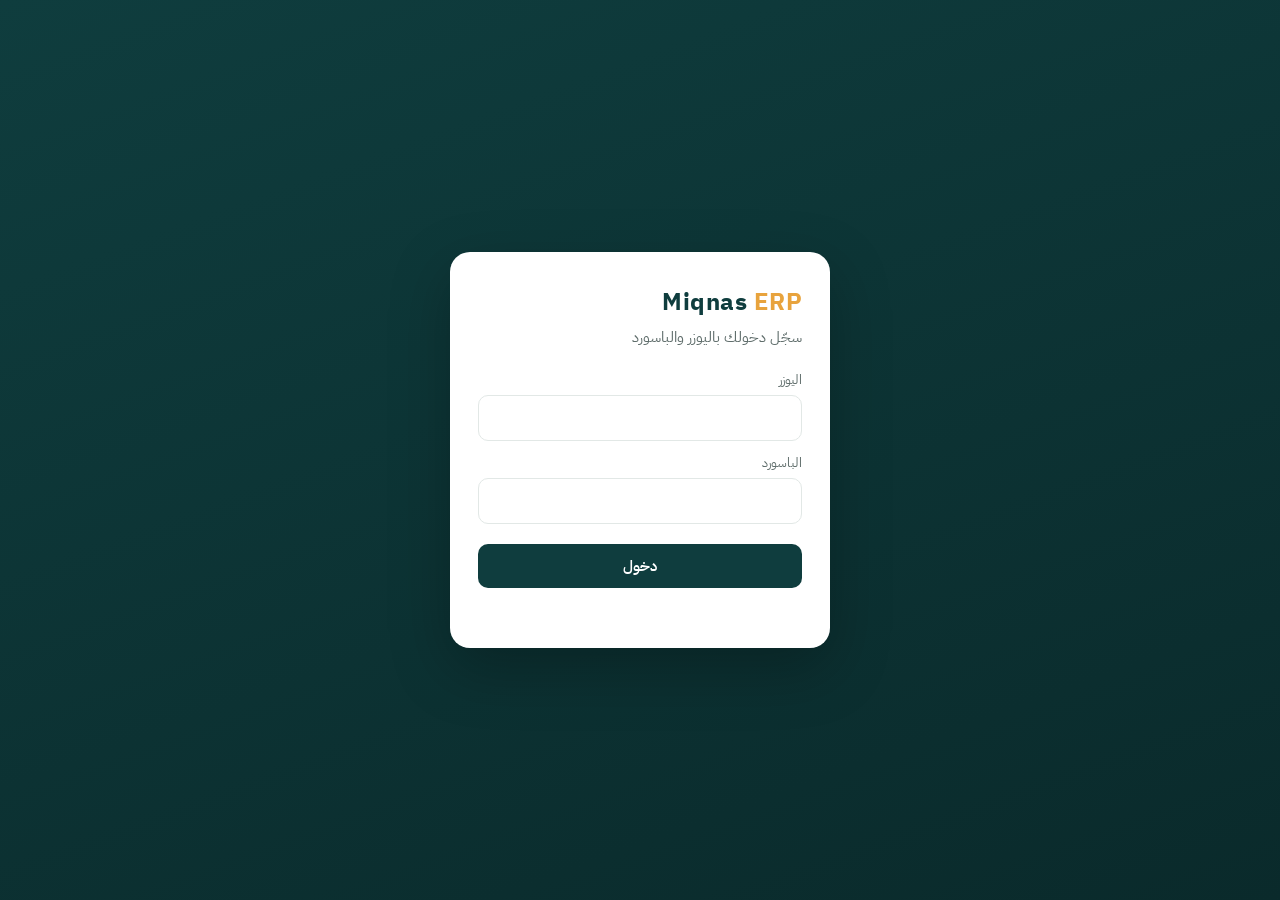
==== index.html @ 338004f5 "Rename index (2).html to index.html" ====
<!DOCTYPE html>
<html lang="ar" dir="rtl">
<head>
<meta charset="UTF-8">
<meta name="viewport" content="width=device-width, initial-scale=1">
<title>Miqnas ERP</title>
<link rel="preconnect" href="https://fonts.googleapis.com">
<link href="https://fonts.googleapis.com/css2?family=IBM+Plex+Sans+Arabic:wght@400;500;600;700&display=swap" rel="stylesheet">
<style>
:root{
  --bg:#f4f6f5; --card:#ffffff; --ink:#14201f; --muted:#5f6d6b; --line:#e2e8e6;
  --brand:#0f3d3e; --brand2:#1b5e5f; --accent:#e8a33d;
  --ok:#1f8a4c; --okbg:#e6f4ec; --bad:#c0392b; --badbg:#fbeaea; --warn:#b7791f; --warnbg:#fdf3e1;
  --r:14px;
}
*{box-sizing:border-box}
body{margin:0;background:var(--bg);color:var(--ink);font-family:'IBM Plex Sans Arabic',system-ui,sans-serif;font-size:15px}
button,input,select{font:inherit}
.hidden{display:none!important}

/* login */
.login-wrap{min-height:100vh;display:grid;place-items:center;padding:16px;background:linear-gradient(160deg,var(--brand) 0%,#0a2a2b 100%)}
.login{background:var(--card);border-radius:20px;padding:32px 28px;width:100%;max-width:380px;box-shadow:0 20px 60px rgba(0,0,0,.25)}
.logo{font-weight:700;font-size:24px;color:var(--brand);letter-spacing:.5px}
.logo span{color:var(--accent)}
.login p{color:var(--muted);margin:6px 0 22px}
label{display:block;font-size:13px;color:var(--muted);margin:12px 0 6px}
input,select{width:100%;padding:11px 12px;border:1px solid var(--line);border-radius:10px;background:#fff;color:var(--ink)}
input:focus,select:focus{outline:2px solid var(--brand2);border-color:transparent}
.btn{border:0;border-radius:10px;padding:11px 18px;cursor:pointer;font-weight:600;background:var(--brand);color:#fff}
.btn:hover{background:var(--brand2)}
.btn:disabled{opacity:.55;cursor:default}
.btn.ghost{background:transparent;color:var(--brand);border:1px solid var(--line)}
.btn.ghost:hover{background:#eef3f2}
.btn.small{padding:7px 12px;font-size:13px}
.btn.full{width:100%;margin-top:20px}
.err{color:var(--bad);font-size:13px;min-height:18px;margin-top:10px}

/* app */
header{background:var(--brand);color:#fff;position:sticky;top:0;z-index:5}
.hbar{max-width:1200px;margin:0 auto;padding:12px 16px;display:flex;align-items:center;gap:12px}
header .logo{color:#fff;font-size:20px}
.spacer{flex:1}
.who{font-size:14px;text-align:left;line-height:1.3}
.who small{opacity:.75;display:block}
.hbtn{background:rgba(255,255,255,.12);color:#fff;border:0;border-radius:9px;padding:7px 11px;cursor:pointer;font-size:13px}
.hbtn:hover{background:rgba(255,255,255,.22)}
nav{max-width:1200px;margin:0 auto;padding:0 12px;display:flex;gap:4px;overflow-x:auto}
nav button{background:none;border:0;color:rgba(255,255,255,.72);padding:10px 12px;cursor:pointer;border-bottom:3px solid transparent;white-space:nowrap;font-weight:500}
nav button.on{color:#fff;border-bottom-color:var(--accent)}
nav button.soon{opacity:.45;cursor:default}
nav button.soon:after{content:" · قريباً";font-size:11px}
main{max-width:1200px;margin:0 auto;padding:20px 16px 60px}
.card{background:var(--card);border:1px solid var(--line);border-radius:var(--r);padding:18px}
h2{font-size:19px;margin:0 0 14px}
h3{font-size:16px;margin:0 0 10px}
.muted{color:var(--muted)}
.row{display:flex;gap:12px;flex-wrap:wrap;align-items:end}
.row>div{flex:1;min-width:150px}
.grid{display:grid;gap:14px}
.kpis{grid-template-columns:repeat(auto-fit,minmax(160px,1fr));margin-bottom:16px}
.kpi{background:var(--card);border:1px solid var(--line);border-radius:var(--r);padding:14px 16px}
.kpi b{display:block;font-size:26px;color:var(--brand)}
.kpi span{color:var(--muted);font-size:13px}
.tbl-wrap{overflow-x:auto;border:1px solid var(--line);border-radius:var(--r);background:var(--card)}
table{width:100%;border-collapse:collapse;min-width:640px}
th,td{padding:10px 12px;text-align:right;border-bottom:1px solid var(--line);font-size:14px;white-space:nowrap}
th{background:#f0f4f3;color:var(--muted);font-weight:600;font-size:13px}
tr:last-child td{border-bottom:0}
.pill{display:inline-block;padding:3px 10px;border-radius:99px;font-size:12px;font-weight:600}
.p-in{background:var(--okbg);color:var(--ok)}
.p-out{background:#eef1f0;color:var(--muted)}
.p-absent{background:var(--warnbg);color:var(--warn)}
.p-bad{background:var(--badbg);color:var(--bad)}

/* clock */
.clock{max-width:560px;margin:0 auto;text-align:center;padding:30px 22px}
.big-time{font-size:46px;font-weight:700;color:var(--brand);font-variant-numeric:tabular-nums;margin:8px 0}
.state{font-size:15px;margin-bottom:6px}
.clock .btn{font-size:18px;padding:15px 34px;margin-top:16px;border-radius:14px}
.btn.out{background:var(--bad)}
.btn.out:hover{background:#a5301f}
.share-ok{margin-top:16px;padding:10px 14px;border-radius:10px;background:var(--okbg);color:var(--ok);font-size:14px}
.notice{margin-top:16px;padding:12px 14px;border-radius:10px;background:#f0f4f3;color:var(--muted);font-size:13px;text-align:right;line-height:1.8}
.alarm{position:fixed;inset:0;background:rgba(15,25,25,.78);z-index:50;display:grid;place-items:center;padding:16px}
.alarm .card{max-width:440px;text-align:center;border-top:5px solid var(--bad)}
.alarm h2{color:var(--bad)}

/* shots */
.shots{display:grid;grid-template-columns:repeat(auto-fill,minmax(200px,1fr));gap:12px;margin-top:14px}
.shot{background:var(--card);border:1px solid var(--line);border-radius:12px;overflow:hidden;cursor:pointer}
.shot img{width:100%;aspect-ratio:16/10;object-fit:cover;display:block;background:#dde4e2}
.shot div{padding:7px 10px;font-size:13px;display:flex;justify-content:space-between;color:var(--muted)}
.events{display:flex;flex-wrap:wrap;gap:8px;margin-top:10px}
.ev{font-size:12px;padding:4px 10px;border-radius:99px;background:#f0f4f3}
.ev.stop{background:var(--badbg);color:var(--bad)}

/* modal */
.modal{position:fixed;inset:0;background:rgba(10,20,20,.6);z-index:40;display:grid;place-items:center;padding:16px}
.modal .card{width:100%;max-width:460px;max-height:90vh;overflow:auto}
.modal.img .card{max-width:1100px;padding:10px}
.modal.img img{width:100%;display:block;border-radius:8px}
.mfoot{display:flex;gap:8px;justify-content:flex-start;margin-top:18px}
.check{display:flex;align-items:center;gap:8px;margin-top:14px}
.check input{width:auto}
.pw{font-size:22px;font-weight:700;letter-spacing:2px;background:#f0f4f3;border-radius:10px;padding:12px;text-align:center;margin:10px 0;direction:ltr}
.toast{position:fixed;bottom:18px;left:50%;transform:translateX(-50%);background:var(--ink);color:#fff;padding:10px 18px;border-radius:10px;z-index:60;font-size:14px}
.loading{padding:30px;text-align:center;color:var(--muted)}
#cap{position:fixed;left:-10000px;top:0;width:2px;height:2px;opacity:0}
@media (max-width:600px){ .who{display:none} .big-time{font-size:38px} }
</style>
</head>
<body>

<!-- LOGIN -->
<div id="loginView" class="login-wrap hidden">
  <form class="login" id="loginForm">
    <div class="logo">Miqnas <span>ERP</span></div>
    <p>سجّل دخولك باليوزر والباسورد</p>
    <label>اليوزر</label>
    <input id="lu" autocomplete="username" dir="ltr" required>
    <label>الباسورد</label>
    <input id="lp" type="password" autocomplete="current-password" dir="ltr" required>
    <button class="btn full" id="lbtn">دخول</button>
    <div class="err" id="lerr"></div>
  </form>
</div>

<!-- APP -->
<div id="appView" class="hidden">
  <header>
    <div class="hbar">
      <div class="logo">Miqnas <span style="color:var(--accent)">ERP</span></div>
      <div class="spacer"></div>
      <div class="who"><span id="uName"></span><small id="uRole"></small></div>
      <button class="hbtn" onclick="openPw()">الباسورد</button>
      <button class="hbtn" onclick="logout()">خروج</button>
    </div>
    <nav id="nav"></nav>
  </header>
  <main id="main"></main>
</div>

<div id="boot" class="loading">جاري التحميل...</div>
<video id="cap" muted playsinline></video>
<div id="modalRoot"></div>

<script>
/* ============ الإعداد ============ */
// حط هنا لينك الـ Web App اللي بينتهي بـ /exec (مطلوب لو الصفحة مرفوعة بره جوجل)
const API_URL = 'https://script.google.com/macros/s/AKfycbwIhxu4UgOVOfSdmEjk1wOYP0MRGFFMCuWq4T6rGy9xi194yiovKC9rqNTpgvcymLCp/exec';

const IN_GAS = typeof google !== 'undefined' && google.script && google.script.run;
const S = { token:null, user:null, cfg:{shotMinutes:10}, view:null, status:null,
            stream:null, mode:null, lastShot:0, timer:null, tick:null, pending:[], sharing:false };
const MODE_NAMES = { tab:'تاب', window:'ويندو', screen:'الشاشة كلها' };
const $ = id => document.getElementById(id);
const esc = s => String(s==null?'':s).replace(/[&<>"']/g,c=>({'&':'&amp;','<':'&lt;','>':'&gt;','"':'&quot;',"'":'&#39;'}[c]));

function store(k,v){ try{ v==null? localStorage.removeItem(k) : localStorage.setItem(k,v);}catch(e){} }
function load(k){ try{ return localStorage.getItem(k);}catch(e){ return null; } }

/* ============ الاتصال بالسيرفر ============ */
function call(action, params){
  params = Object.assign({}, params||{}, {token:S.token});
  const done = r => {
    if(r && r.ok) return r.data;
    if(r && r.error==='AUTH'){ forceLogin(); throw new Error('انتهت الجلسة، سجّل دخول تاني'); }
    throw new Error((r&&r.error)||'حصل خطأ');
  };
  if(IN_GAS){
    return new Promise((res,rej)=>{
      google.script.run.withSuccessHandler(r=>{ try{res(done(r));}catch(e){rej(e);} })
        .withFailureHandler(e=>rej(new Error(e.message||'مشكلة في الاتصال'))).api(action, params);
    });
  }
  if(API_URL.indexOf('http')!==0) return Promise.reject(new Error('لينك السيرفر مش متظبط في الصفحة'));
  return fetch(API_URL,{method:'POST',headers:{'Content-Type':'text/plain;charset=utf-8'},body:JSON.stringify(Object.assign({action},params))})
    .then(r=>r.json()).then(done)
    .catch(e=>{ throw e.message? e : new Error('مشكلة في الاتصال'); });
}

function toast(msg){ const t=document.createElement('div'); t.className='toast'; t.textContent=msg; document.body.appendChild(t); setTimeout(()=>t.remove(),3200); }

/* ============ اللوجين ============ */
$('loginForm').addEventListener('submit', async e=>{
  e.preventDefault();
  $('lerr').textContent=''; $('lbtn').disabled=true;
  try{
    const r = await call('login',{username:$('lu').value,password:$('lp').value});
    S.token=r.token; store('erp_token',r.token);
    await boot();
  }catch(err){ $('lerr').textContent=err.message; }
  $('lbtn').disabled=false;
});

function forceLogin(){
  if(S.sharing) return; // متوقفش الشاشة لو بيبصم، هيدخل تاني من الرسالة
  S.token=null; store('erp_token',null);
  $('appView').classList.add('hidden'); $('loginView').classList.remove('hidden'); $('boot').classList.add('hidden');
}

async function logout(){
  if(S.status && S.status.clockedIn && !confirm('انت لسه عامل بصمة دخول. لو خرجت السكرين شوتس هتقف. متأكد؟')) return;
  try{ await call('logout'); }catch(e){}
  stopStream(false);
  S.token=null; store('erp_token',null); location.reload();
}

async function boot(){
  $('boot').classList.remove('hidden');
  try{
    const r = await call('me');
    S.user=r.user; S.cfg=r.cfg; S.status=r.status;
    $('loginView').classList.add('hidden'); $('boot').classList.add('hidden'); $('appView').classList.remove('hidden');
    $('uName').textContent=S.user.name; $('uRole').textContent=S.user.roleName+(S.user.job?' · '+S.user.job:'');
    buildNav();
  }catch(e){
    $('boot').classList.add('hidden'); $('loginView').classList.remove('hidden');
  }
}

/* ============ التنقل ============ */
function tabsFor(role){
  const t=[];
  if(S.user.clocks) t.push(['clock','البصمة']);
  if(role==='admin'||role==='hr') t.push(['board','النهارده'],['monthly','التقرير الشهري'],['shots','السكرين شوتس'],['users','الموظفين']);
  if(role==='admin'||role==='am') t.push(['briefs','البريفات',1]);
  if(role==='admin'||role==='am'||role==='team') t.push(['projects','المشاريع والتاسكات',1]);
  if(!t.length) t.push(['home','الرئيسية']);
  return t;
}
function buildNav(){
  const tabs=tabsFor(S.user.role);
  $('nav').innerHTML=tabs.map(t=>`<button data-v="${t[0]}" class="${t[2]?'soon':''}">${t[1]}</button>`).join('');
  $('nav').querySelectorAll('button').forEach(b=>b.onclick=()=>{ if(!b.classList.contains('soon')) go(b.dataset.v); });
  const first = tabs.find(t=>!t[2]);
  go(first? first[0] : 'home');
}
function go(v){
  S.view=v;
  $('nav').querySelectorAll('button').forEach(b=>b.classList.toggle('on',b.dataset.v===v));
  clearInterval(S.viewTimer);
  ({clock:viewClock,board:viewBoard,monthly:viewMonthly,shots:viewShots,users:viewUsers,home:viewHome}[v]||viewHome)();
}
function viewHome(){
  $('main').innerHTML=`<div class="card"><h2>أهلاً ${esc(S.user.name)}</h2><p class="muted">البريفات والمشاريع هيتضافوا هنا في المراحل الجاية.</p></div>`;
}

/* ============ البصمة + مشاركة الشاشة ============ */
function fmtDur(ms){ ms=Math.max(0,ms); const h=Math.floor(ms/36e5), m=Math.floor(ms%36e5/6e4), s=Math.floor(ms%6e4/1e3); return [h,m,s].map(x=>String(x).padStart(2,'0')).join(':'); }

function viewClock(){
  const st=S.status||{};
  const inn=st.clockedIn;
  $('main').innerHTML=`
  <div class="card clock">
    <div class="state">${inn?`<span class="pill p-in">انت شغال دلوقتي</span> <span class="muted">من الساعة ${esc(st.inT)}</span>`:'<span class="pill p-out">مش عامل بصمة</span>'}</div>
    <div class="big-time" id="elapsed">${inn?'00:00:00':'--:--'}</div>
    <div class="muted">ساعات النهارده: <b id="todayH">${(st.closedHoursToday||0).toFixed(2)}</b></div>
    ${inn
      ? `<button class="btn out" id="outBtn">بصمة خروج</button>
         <div id="shareBox"></div>`
      : `<button class="btn" id="inBtn">بصمة دخول</button>`}
    <div class="notice">
      • أول ما تدوس بصمة دخول، هيطلعلك شباك تختار منه تشارك: <b>تاب</b> أو <b>ويندو</b> أو <b>الشاشة كلها</b>.<br>
      • السيستم بياخد سكرين شوت كل ${S.cfg.shotMinutes} دقايق لحد ما تبصم خروج.<br>
      • خلي الصفحة دي مفتوحة طول الشغل، ولو قفلتها أو وقفت المشاركة هيتسجل.<br>
      • استخدم <b>كروم</b> أو <b>إيدج</b> على الكمبيوتر.
    </div>
  </div>
  <div class="card" style="margin-top:16px"><h3>الشهر ده</h3><div id="myMonth" class="loading">جاري التحميل...</div></div>`;
  if(inn){
    $('outBtn').onclick=clockOut;
    renderShareBox();
    const off = Date.now()-(st.serverNow||Date.now());
    const tick=()=>{ const el=$('elapsed'); if(el) el.textContent=fmtDur(Date.now()-off-st.inTs); };
    tick(); S.viewTimer=setInterval(tick,1000);
    if(!S.sharing) showAlarm(true);
  } else {
    $('inBtn').onclick=clockIn;
  }
  loadMyMonth();
}

function renderShareBox(){
  const b=$('shareBox'); if(!b) return;
  b.innerHTML = S.sharing
    ? `<div class="share-ok">✓ المشاركة شغالة (${esc(MODE_NAMES[S.mode]||'')}) · آخر سكرين شوت: <b id="lastShotT">${S.lastShot? new Date(S.lastShot).toLocaleTimeString('ar-EG',{hour:'2-digit',minute:'2-digit'}) : '...'}</b></div>`
    : '';
}

async function loadMyMonth(){
  try{
    const r=await call('myMonth');
    const s=r.summary||{days:0,hours:0,avg:0,missed:0};
    $('myMonth').innerHTML=`
      <div class="grid kpis" style="margin-bottom:12px">
        <div class="kpi"><b>${s.days}</b><span>أيام حضور</span></div>
        <div class="kpi"><b>${s.hours}</b><span>إجمالي الساعات</span></div>
        <div class="kpi"><b>${s.avg}</b><span>متوسط اليوم</span></div>
      </div>
      ${r.days.length?`<div class="tbl-wrap"><table style="min-width:420px"><tr><th>التاريخ</th><th>اليوم</th><th>دخول</th><th>خروج</th><th>الساعات</th></tr>
      ${r.days.slice().reverse().map(d=>`<tr><td>${esc(d.date)}</td><td>${esc(d.day)}</td><td>${esc(d.inT)}</td><td>${d.open?'<span class="pill p-in">شغال</span>':esc(d.outT)}</td><td>${d.open?'—':d.hours}</td></tr>`).join('')}
      </table></div>`:'<p class="muted">مفيش حضور الشهر ده لسه.</p>'}`;
  }catch(e){ $('myMonth').textContent=e.message; }
}

function surfaceToMode(track){
  const s=(track.getSettings&&track.getSettings().displaySurface)||'';
  return s==='browser'?'tab': s==='window'?'window': s==='monitor'?'screen':'screen';
}

async function startShare(){
  if(!navigator.mediaDevices||!navigator.mediaDevices.getDisplayMedia)
    throw new Error('المتصفح ده مش بيدعم مشاركة الشاشة. افتح الصفحة من كروم أو إيدج على الكمبيوتر');
  let stream;
  try{
    stream = await navigator.mediaDevices.getDisplayMedia({
      video:{frameRate:1}, audio:false,
      selfBrowserSurface:'include', surfaceSwitching:'include', monitorTypeSurfaces:'include'
    });
  }catch(e){
    if(IN_GAS) throw new Error('صفحة جوجل مش بتسمح بمشاركة الشاشة. افتح لينك البصمة الأساسي (اللي على GitHub) وابصم منه');
    if(e && e.name==='NotAllowedError') throw new Error('لازم توافق على مشاركة الشاشة عشان تقدر تبصم');
    throw new Error('مشاركة الشاشة مشتغلتش: '+(e.message||e.name));
  }
  const track=stream.getVideoTracks()[0];
  S.stream=stream; S.mode=surfaceToMode(track); S.sharing=true;
  const v=$('cap'); v.srcObject=stream; try{ await v.play(); }catch(e){}
  track.onended=onShareEnded;
  return S.mode;
}

function stopStream(log){
  S.sharing=false;
  clearInterval(S.tick);
  if(S.stream){ S.stream.getTracks().forEach(t=>{ t.onended=null; t.stop(); }); }
  S.stream=null;
  $('cap').srcObject=null;
}

async function onShareEnded(){
  stopStream();
  try{ await call('shareEvent',{event:'stopped'}); }catch(e){}
  showAlarm(false);
}

function showAlarm(afterReload){
  if(!S.status||!S.status.clockedIn) return;
  if(afterReload && !S.reloadLogged){ S.reloadLogged=true; call('shareEvent',{event:'stopped'}).catch(()=>{}); }
  closeModal();
  document.title='⚠ المشاركة واقفة';
  $('modalRoot').innerHTML=`<div class="alarm"><div class="card">
    <h2>مشاركة الشاشة واقفة</h2>
    <p>${afterReload?'الصفحة اتقفلت أو اتعملها ريفريش، فالمشاركة وقفت.':'المشاركة وقفت.'} انت لسه عامل بصمة دخول، ولازم ترجّع المشاركة عشان الشغل يتحسب.</p>
    <p class="muted" style="font-size:13px">ده متسجل عند الإدارة.</p>
    <div class="err" id="aerr"></div>
    <div class="mfoot" style="justify-content:center">
      <button class="btn" id="resumeBtn">رجّع المشاركة</button>
      <button class="btn ghost" id="alarmOut">بصمة خروج</button>
    </div></div></div>`;
  $('resumeBtn').onclick=async()=>{
    $('aerr').textContent='';
    try{
      const mode=await startShare();
      await call('shareEvent',{event:'resumed',mode});
      $('modalRoot').innerHTML=''; document.title='Miqnas ERP';
      startShotLoop(true);
      if(S.view==='clock') viewClock();
    }catch(e){ $('aerr').textContent=e.message; }
  };
  $('alarmOut').onclick=()=>{ $('modalRoot').innerHTML=''; document.title='Miqnas ERP'; clockOut(); };
}

async function clockIn(){
  const b=$('inBtn'); b.disabled=true; b.textContent='اختار هتشارك إيه...';
  try{
    const mode=await startShare();
    b.textContent='جاري التسجيل...';
    S.status=await call('clockIn',{mode});
    toast('اتسجلت بصمة الدخول ✓');
    startShotLoop(true);
    viewClock();
  }catch(e){
    stopStream();
    alert(e.message);
    b.disabled=false; b.textContent='بصمة دخول';
  }
}

async function clockOut(){
  if(!confirm('متأكد إنك عاوز تبصم خروج؟')) return;
  const b=$('outBtn'); if(b){ b.disabled=true; b.textContent='جاري التسجيل...'; }
  try{
    if(S.sharing) await takeShot().catch(()=>{});
    stopStream();
    S.status=await call('clockOut');
    toast('اتسجلت بصمة الخروج ✓');
    document.title='Miqnas ERP';
    viewClock();
  }catch(e){ alert(e.message); if(b){ b.disabled=false; b.textContent='بصمة خروج'; } }
}

function startShotLoop(now){
  clearInterval(S.tick);
  const ms=S.cfg.shotMinutes*60000;
  if(now) setTimeout(()=>takeShot().catch(()=>{}),2500);
  S.tick=setInterval(()=>{
    if(!S.sharing) return;
    if(S.pending.length) flushPending();
    if(Date.now()-S.lastShot>=ms) takeShot().catch(()=>{});
  },20000);
}

async function grabCanvas(maxW){
  const track=S.stream&&S.stream.getVideoTracks()[0];
  if(!track||track.readyState!=='live') throw new Error('no stream');
  let src=null,w=0,h=0;
  if('ImageCapture' in window){
    try{ const bmp=await new ImageCapture(track).grabFrame(); src=bmp; w=bmp.width; h=bmp.height; }catch(e){}
  }
  if(!src){ const v=$('cap'); src=v; w=v.videoWidth; h=v.videoHeight; }
  if(!w||!h) throw new Error('no frame');
  const out=(mw,q)=>{ const sc=Math.min(1,mw/w); const c=document.createElement('canvas'); c.width=Math.round(w*sc); c.height=Math.round(h*sc); c.getContext('2d').drawImage(src,0,0,c.width,c.height); return c.toDataURL('image/jpeg',q); };
  return { image: out(maxW,0.6), thumb: out(360,0.5) };
}

async function takeShot(){
  if(!S.sharing) return;
  const shot=await grabCanvas(1600);
  shot.mode=S.mode;
  S.lastShot=Date.now();
  try{ await call('uploadShot',shot); }
  catch(e){ if(S.pending.length<3) S.pending.push(shot); }
  const el=$('lastShotT'); if(el) el.textContent=new Date(S.lastShot).toLocaleTimeString('ar-EG',{hour:'2-digit',minute:'2-digit'});
}
async function flushPending(){
  const p=S.pending.splice(0);
  for(const s of p){ try{ await call('uploadShot',s); }catch(e){ S.pending.push(s); break; } }
}

window.addEventListener('beforeunload',e=>{
  if(S.status&&S.status.clockedIn){ e.preventDefault(); e.returnValue=''; }
});

/* ============ النهارده (HR + أدمن) ============ */
async function viewBoard(){
  $('main').innerHTML='<div class="loading">جاري التحميل...</div>';
  const render=async()=>{
    try{
      const r=await call('board');
      if(S.view!=='board') return;
      const L=r.list;
      const inN=L.filter(x=>x.state==='in').length, came=L.filter(x=>x.state!=='absent').length;
      const alerts=L.filter(x=>x.alert||x.staleOpen).length;
      $('main').innerHTML=`
      <div class="row" style="margin-bottom:14px;align-items:center"><h2 style="margin:0">النهارده · ${esc(r.today)}</h2><div class="spacer"></div><span class="muted" style="font-size:13px">آخر تحديث ${esc(r.now)} · بيتحدث لوحده كل دقيقة</span></div>
      <div class="grid kpis">
        <div class="kpi"><b>${inN}</b><span>شغالين دلوقتي</span></div>
        <div class="kpi"><b>${came}</b><span>بصموا النهارده</span></div>
        <div class="kpi"><b>${L.length-came}</b><span>لسه مبصموش</span></div>
        <div class="kpi"><b style="color:${alerts?'var(--bad)':'var(--brand)'}">${alerts}</b><span>تنبيهات</span></div>
      </div>
      <div class="tbl-wrap"><table>
        <tr><th>الاسم</th><th>الوظيفة</th><th>الحالة</th><th>دخول</th><th>خروج</th><th>المشاركة</th><th>آخر سكرين شوت</th><th>وقفات</th><th>ساعات النهارده</th><th></th></tr>
        ${L.map(x=>`<tr>
          <td><b>${esc(x.name)}</b></td><td class="muted">${esc(x.job)}</td>
          <td>${x.staleOpen?'<span class="pill p-bad">نسي يبصم خروج</span>':x.alert?'<span class="pill p-bad">مفيش سكرين شوتس</span>':x.state==='in'?'<span class="pill p-in">شغال</span>':x.state==='out'?'<span class="pill p-out">خرج</span>':'<span class="pill p-absent">مبصمش</span>'}</td>
          <td>${esc(x.inT)||'—'}</td><td>${esc(x.outT)||'—'}</td><td>${esc(x.mode)||'—'}</td>
          <td>${esc(x.lastShot)||'—'}</td><td>${x.stops?`<span class="pill p-bad">${x.stops}</span>`:'0'}</td><td>${x.hoursToday}</td>
          <td><button class="btn ghost small" onclick="openShotsFor('${esc(x.username)}','${esc(r.today)}')">الصور</button></td></tr>`).join('')}
      </table></div>`;
    }catch(e){ $('main').innerHTML=`<div class="card err">${esc(e.message)}</div>`; }
  };
  await render();
  S.viewTimer=setInterval(()=>{ if(S.view==='board') render(); },60000);
}

/* ============ التقرير الشهري ============ */
let monthlyData=null;
function viewMonthly(){
  const m=new Date().toISOString().slice(0,7);
  $('main').innerHTML=`
  <div class="row" style="margin-bottom:14px">
    <div><h2 style="margin:0 0 8px">التقرير الشهري</h2><input type="month" id="mSel" value="${m}" style="max-width:220px"></div>
    <div style="flex:0"><button class="btn ghost" id="csvBtn">تحميل Excel (CSV)</button></div>
  </div><div id="mBody" class="loading">جاري التحميل...</div>`;
  $('mSel').onchange=loadMonthly; $('csvBtn').onclick=exportCsv;
  loadMonthly();
}
async function loadMonthly(){
  $('mBody').innerHTML='<div class="loading">جاري التحميل...</div>';
  try{
    const r=await call('monthly',{month:$('mSel').value}); monthlyData=r;
    const R=r.rows, tot=R.reduce((s,x)=>s+x.hours,0);
    $('mBody').innerHTML=`
    <div class="grid kpis">
      <div class="kpi"><b>${R.length}</b><span>موظف</span></div>
      <div class="kpi"><b>${Math.round(tot*100)/100}</b><span>إجمالي الساعات</span></div>
      <div class="kpi"><b style="color:${R.some(x=>x.missed)?'var(--bad)':'var(--brand)'}">${R.reduce((s,x)=>s+x.missed,0)}</b><span>مرات نسيان بصمة الخروج</span></div>
    </div>
    <div class="tbl-wrap"><table>
      <tr><th>الاسم</th><th>الوظيفة</th><th>أيام الحضور</th><th>إجمالي الساعات</th><th>متوسط اليوم</th><th>نسي يبصم خروج</th><th>وقفات المشاركة</th><th>عدد السكرين شوتس</th></tr>
      ${R.map(x=>`<tr><td><b>${esc(x.name)}</b></td><td class="muted">${esc(x.job)}</td><td>${x.days}</td><td>${x.hours}</td><td>${x.avg}</td>
        <td>${x.missed?`<span class="pill p-bad">${x.missed}</span>`:'0'}</td><td>${x.stops?`<span class="pill p-bad">${x.stops}</span>`:'0'}</td><td>${x.shots}</td></tr>`).join('')}
    </table></div>`;
  }catch(e){ $('mBody').innerHTML=`<div class="card err">${esc(e.message)}</div>`; }
}
function exportCsv(){
  if(!monthlyData) return;
  const head=['الاسم','الوظيفة','أيام الحضور','إجمالي الساعات','متوسط اليوم','نسي يبصم خروج','وقفات المشاركة','عدد السكرين شوتس'];
  const lines=[head].concat(monthlyData.rows.map(x=>[x.name,x.job,x.days,x.hours,x.avg,x.missed,x.stops,x.shots]))
    .map(r=>r.map(c=>'"'+String(c).replace(/"/g,'""')+'"').join(','));
  const blob=new Blob(['\ufeff'+lines.join('\n')],{type:'text/csv;charset=utf-8'});
  const a=document.createElement('a'); a.href=URL.createObjectURL(blob); a.download='حضور-'+monthlyData.month+'.csv'; a.click();
}

/* ============ السكرين شوتس ============ */
let usersCache=null;
async function getUsers(){ if(!usersCache) usersCache=await call('users'); return usersCache; }
function openShotsFor(u,d){ S.shotsPre={u,d}; go('shots'); }
async function viewShots(){
  const pre=S.shotsPre||{}; S.shotsPre=null;
  $('main').innerHTML='<div class="loading">جاري التحميل...</div>';
  try{
    const users=(await getUsers()).filter(u=>u.clocks);
    const today=new Date().toLocaleDateString('en-CA',{timeZone:'Africa/Cairo'});
    $('main').innerHTML=`
    <h2>السكرين شوتس</h2>
    <div class="row">
      <div><label>الموظف</label><select id="sU">${users.map(u=>`<option value="${esc(u.username)}" ${u.username===pre.u?'selected':''}>${esc(u.name)}</option>`).join('')}</select></div>
      <div><label>اليوم</label><input type="date" id="sD" value="${esc(pre.d||today)}"></div>
      <div style="flex:0"><button class="btn" id="sGo">عرض</button></div>
    </div>
    <div id="sBody"></div>`;
    $('sGo').onclick=loadShots; $('sU').onchange=loadShots; $('sD').onchange=loadShots;
    loadShots();
  }catch(e){ $('main').innerHTML=`<div class="card err">${esc(e.message)}</div>`; }
}
async function loadShots(){
  $('sBody').innerHTML='<div class="loading">جاري تحميل الصور...</div>';
  try{
    const r=await call('shots',{username:$('sU').value,date:$('sD').value});
    const att=r.att.map(a=>`دخول ${esc(a.inT)} · خروج ${esc(a.outT)||'لسه شغال'}${a.hours?` · ${a.hours} ساعة`:''}`).join(' | ');
    $('sBody').innerHTML=`
      <div class="card" style="margin-top:14px">
        <div><b>الحضور:</b> <span class="muted">${att||'مفيش بصمة اليوم ده'}</span></div>
        <div class="events">${r.events.map(e=>`<span class="ev ${/وقف/.test(e.event)?'stop':''}">${esc(e.time)} · ${esc(e.event)}${e.mode?' ('+esc(e.mode)+')':''}</span>`).join('')||'<span class="muted" style="font-size:13px">مفيش أحداث</span>'}</div>
      </div>
      ${r.items.length?`<p class="muted" style="margin:14px 0 0">${r.items.length} صورة · دوس على أي صورة تكبرها</p>
      <div class="shots">${r.items.map(i=>`<div class="shot" onclick="openShot('${esc(i.fileId)}','${esc(i.time)}')">${i.thumb?`<img src="${i.thumb}" alt="">`:'<img alt="">'}<div><b>${esc(i.time)}</b><span>${esc(i.mode)}</span></div></div>`).join('')}</div>`
      :'<p class="muted" style="margin-top:14px">مفيش سكرين شوتس لليوم ده.</p>'}`;
  }catch(e){ $('sBody').innerHTML=`<div class="card err" style="margin-top:14px">${esc(e.message)}</div>`; }
}
async function openShot(id,time){
  $('modalRoot').innerHTML=`<div class="modal img" onclick="closeModal()"><div class="card"><div class="loading">جاري تحميل الصورة (${esc(time)})...</div></div></div>`;
  try{
    const src=await call('shot',{fileId:id});
    const c=$('modalRoot').querySelector('.card'); if(c) c.innerHTML=`<img src="${src}" alt=""><div class="muted" style="padding:8px 4px">${esc(time)} · دوس في أي حتة للقفل</div>`;
  }catch(e){ closeModal(); toast(e.message); }
}
function closeModal(){ if(!$('modalRoot').querySelector('.alarm')) $('modalRoot').innerHTML=''; }

/* ============ الموظفين ============ */
async function viewUsers(){
  $('main').innerHTML='<div class="loading">جاري التحميل...</div>';
  try{
    usersCache=await call('users');
    const U=usersCache;
    $('main').innerHTML=`
    <div class="row" style="margin-bottom:14px;align-items:center"><h2 style="margin:0">الموظفين</h2><div class="spacer"></div><button class="btn" onclick="editUser()">+ موظف جديد</button></div>
    <div class="tbl-wrap"><table>
      <tr><th>الاسم</th><th>اليوزر</th><th>الدور</th><th>الوظيفة</th><th>بيبصم</th><th>الحالة</th><th>آخر دخول</th><th></th></tr>
      ${U.map(u=>{ const lock=S.user.role==='hr'&&u.role==='admin'; return `<tr>
        <td><b>${esc(u.name)}</b></td><td dir="ltr" style="text-align:right">${esc(u.username)}</td><td>${esc(u.roleName)}</td><td class="muted">${esc(u.job)}</td>
        <td>${u.clocks?'✓':'—'}</td><td>${u.active?'<span class="pill p-in">نشط</span>':'<span class="pill p-out">موقوف</span>'}</td>
        <td class="muted">${esc(u.lastLogin)||'—'}</td>
        <td>${lock?'':`<button class="btn ghost small" onclick="editUser('${esc(u.username)}')">تعديل</button> <button class="btn ghost small" onclick="resetPw('${esc(u.username)}','${esc(u.name)}')">باسورد جديد</button>`}</td></tr>`; }).join('')}
    </table></div>`;
  }catch(e){ $('main').innerHTML=`<div class="card err">${esc(e.message)}</div>`; }
}
function editUser(un){
  const u=un? usersCache.find(x=>x.username===un) : {username:'',name:'',role:'team',job:'',clocks:true,active:true};
  const roles=[['team','فريق'],['am','أكونت مانجر'],['hr','HR']].concat(S.user.role==='admin'?[['admin','أدمن']]:[]);
  $('modalRoot').innerHTML=`<div class="modal"><div class="card">
    <h2>${un?'تعديل موظف':'موظف جديد'}</h2>
    <label>الاسم</label><input id="fN" value="${esc(u.name)}">
    <label>اليوزر (إنجليزي)</label><input id="fU" dir="ltr" value="${esc(u.username)}" ${un?'disabled':''} placeholder="مثلاً: ahmed.ali">
    <label>الدور</label><select id="fR">${roles.map(r=>`<option value="${r[0]}" ${u.role===r[0]?'selected':''}>${r[1]}</option>`).join('')}</select>
    <label>الوظيفة</label><input id="fJ" value="${esc(u.job)}" placeholder="مثلاً: Designer">
    <div class="check"><input type="checkbox" id="fC" ${u.clocks?'checked':''}><span>بيبصم حضور وانصراف</span></div>
    ${un?`<div class="check"><input type="checkbox" id="fA" ${u.active?'checked':''}><span>الحساب نشط</span></div>`:''}
    <div class="err" id="fE"></div>
    <div class="mfoot"><button class="btn" id="fS">حفظ</button><button class="btn ghost" onclick="closeModal()">إلغاء</button></div>
  </div></div>`;
  $('fS').onclick=async()=>{
    $('fE').textContent=''; $('fS').disabled=true;
    try{
      const r=await call('saveUser',{isNew:!un,user:{username:$('fU').value,name:$('fN').value,role:$('fR').value,job:$('fJ').value,clocks:$('fC').checked,active:un?$('fA').checked:true}});
      if(r.password) showPw($('fN').value,$('fU').value.trim().toLowerCase(),r.password); else { closeModal(); toast('اتحفظ ✓'); }
      usersCache=null; if(S.view==='users') viewUsers();
    }catch(e){ $('fE').textContent=e.message; $('fS').disabled=false; }
  };
}
async function resetPw(un,name){
  if(!confirm('هتعمل باسورد جديد لـ '+name+'؟ الباسورد القديم هيبطل يشتغل.')) return;
  try{ const r=await call('resetPassword',{username:un}); showPw(name,un,r.password); }catch(e){ toast(e.message); }
}
function showPw(name,un,pw){
  $('modalRoot').innerHTML=`<div class="modal"><div class="card">
    <h2>بيانات دخول ${esc(name)}</h2>
    <p class="muted">ابعتهاله. الباسورد ده مش هيظهر تاني، وهو يقدر يغيّره من زرار "الباسورد".</p>
    <label>اليوزر</label><div class="pw">${esc(un)}</div>
    <label>الباسورد</label><div class="pw">${esc(pw)}</div>
    <div class="mfoot"><button class="btn" id="cpy">نسخ</button><button class="btn ghost" onclick="closeModal()">تمام</button></div>
  </div></div>`;
  $('cpy').onclick=()=>{ const t='اليوزر: '+un+'\nالباسورد: '+pw; (navigator.clipboard?navigator.clipboard.writeText(t):Promise.reject()).then(()=>toast('اتنسخ ✓')).catch(()=>toast('انسخه يدوي')); };
}

/* ============ تغيير الباسورد ============ */
function openPw(){
  $('modalRoot').innerHTML=`<div class="modal"><div class="card">
    <h2>تغيير الباسورد</h2>
    <label>الباسورد الحالي</label><input type="password" id="p1" dir="ltr">
    <label>الباسورد الجديد (6 على الأقل)</label><input type="password" id="p2" dir="ltr">
    <div class="err" id="pE"></div>
    <div class="mfoot"><button class="btn" id="pS">حفظ</button><button class="btn ghost" onclick="closeModal()">إلغاء</button></div>
  </div></div>`;
  $('pS').onclick=async()=>{
    try{ await call('changePassword',{oldPassword:$('p1').value,newPassword:$('p2').value}); closeModal(); toast('الباسورد اتغير ✓'); }
    catch(e){ $('pE').textContent=e.message; }
  };
}

/* ============ تشغيل ============ */
S.token=load('erp_token');
if(S.token) boot(); else { $('boot').classList.add('hidden'); $('loginView').classList.remove('hidden'); }
</script>
</body>
</html>
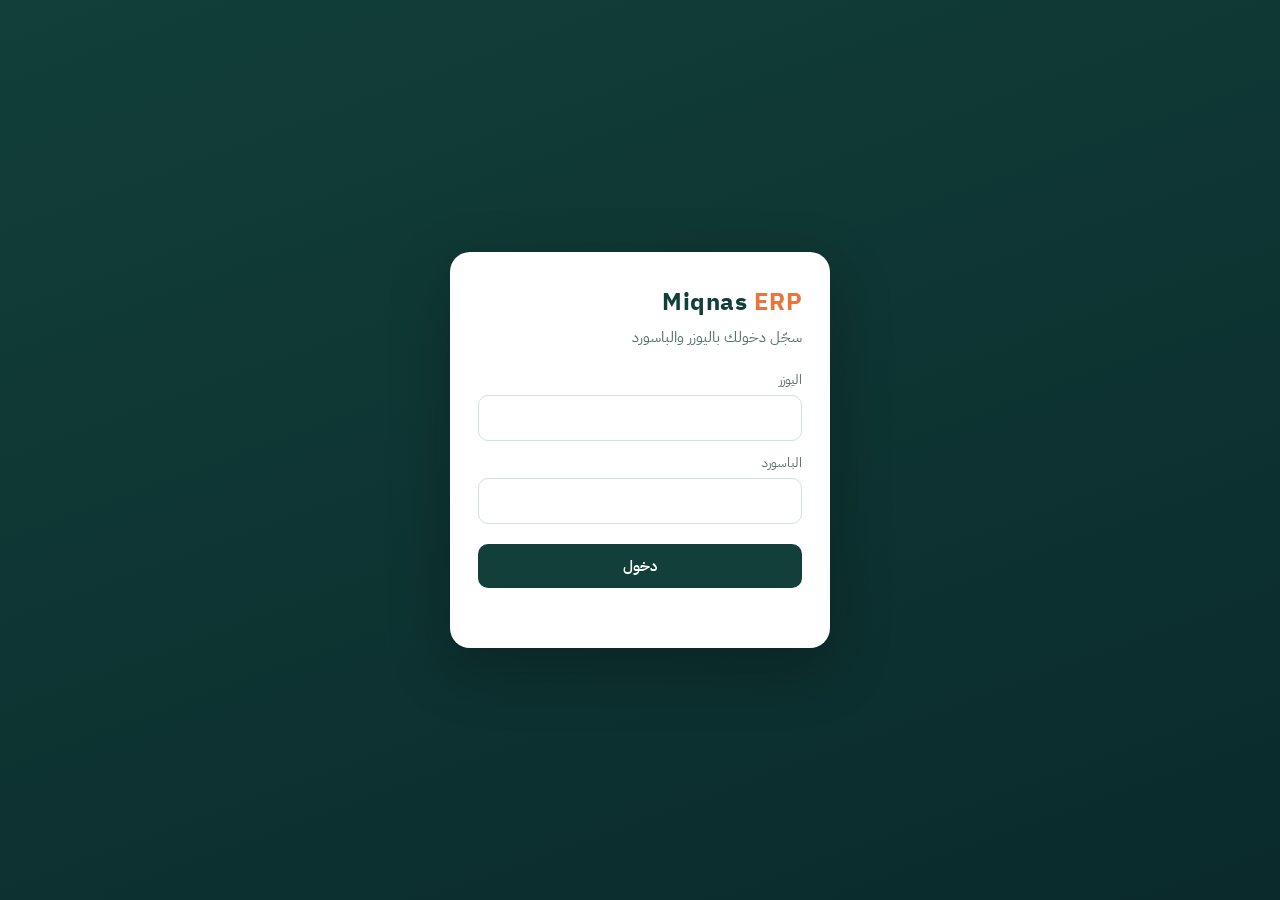
==== commit 5177a8f5: "Rename index (3).html to index.html" ====
--- a/index.html
+++ b/index.html
@@ -5,11 +5,11 @@
 <meta name="viewport" content="width=device-width, initial-scale=1">
 <title>Miqnas ERP</title>
 <link rel="preconnect" href="https://fonts.googleapis.com">
-<link href="https://fonts.googleapis.com/css2?family=IBM+Plex+Sans+Arabic:wght@400;500;600;700&display=swap" rel="stylesheet">
+<link href="https://fonts.googleapis.com/css2?family=IBM+Plex+Sans+Arabic:wght@400;500;600;700&family=Readex+Pro:wght@500;600&display=swap" rel="stylesheet">
 <style>
 :root{
-  --bg:#f4f6f5; --card:#ffffff; --ink:#14201f; --muted:#5f6d6b; --line:#e2e8e6;
-  --brand:#0f3d3e; --brand2:#1b5e5f; --accent:#e8a33d;
+  --bg:#F3F7F6; --card:#ffffff; --ink:#0F2B27; --muted:#56706B; --line:#D3E2DF;
+  --brand:#123F3A; --brand2:#107366; --accent:#E8753D;
   --ok:#1f8a4c; --okbg:#e6f4ec; --bad:#c0392b; --badbg:#fbeaea; --warn:#b7791f; --warnbg:#fdf3e1;
   --r:14px;
 }
@@ -39,17 +39,18 @@
 /* app */
 header{background:var(--brand);color:#fff;position:sticky;top:0;z-index:5}
 .hbar{max-width:1200px;margin:0 auto;padding:12px 16px;display:flex;align-items:center;gap:12px}
-header .logo{color:#fff;font-size:20px}
+header .logo{color:#fff;font-size:20px;font-family:"Readex Pro","IBM Plex Sans Arabic",sans-serif}
+header{border-bottom:3px solid var(--accent)}
 .spacer{flex:1}
 .who{font-size:14px;text-align:left;line-height:1.3}
 .who small{opacity:.75;display:block}
 .hbtn{background:rgba(255,255,255,.12);color:#fff;border:0;border-radius:9px;padding:7px 11px;cursor:pointer;font-size:13px}
 .hbtn:hover{background:rgba(255,255,255,.22)}
-nav{max-width:1200px;margin:0 auto;padding:0 12px;display:flex;gap:4px;overflow-x:auto}
-nav button{background:none;border:0;color:rgba(255,255,255,.72);padding:10px 12px;cursor:pointer;border-bottom:3px solid transparent;white-space:nowrap;font-weight:500}
-nav button.on{color:#fff;border-bottom-color:var(--accent)}
-nav button.soon{opacity:.45;cursor:default}
-nav button.soon:after{content:" · قريباً";font-size:11px}
+#nav{max-width:1200px;margin:0 auto;padding:0 12px;display:flex;gap:4px;overflow-x:auto}
+#nav button{background:none;border:0;color:rgba(255,255,255,.72);padding:10px 12px;cursor:pointer;border-bottom:3px solid transparent;white-space:nowrap;font-weight:500}
+#nav button.on{color:#fff;border-bottom-color:var(--accent)}
+#nav button.soon{opacity:.45;cursor:default}
+#nav button.soon:after{content:" · قريباً";font-size:11px}
 main{max-width:1200px;margin:0 auto;padding:20px 16px 60px}
 .card{background:var(--card);border:1px solid var(--line);border-radius:var(--r);padding:18px}
 h2{font-size:19px;margin:0 0 14px}
@@ -108,6 +109,196 @@
 .loading{padding:30px;text-align:center;color:var(--muted)}
 #cap{position:fixed;left:-10000px;top:0;width:2px;height:2px;opacity:0}
 @media (max-width:600px){ .who{display:none} .big-time{font-size:38px} }
+
+/* ===== البريفات ===== */
+.bapp{
+  --bg:#F3F7F6; --surface:#FFFFFF; --ink:#0F2B27; --muted:#56706B; --line:#D3E2DF;
+  --accent:#107366; --accent-ink:#FFFFFF; --accent-soft:#E5F1EF;
+  --warn:#B4511C; --warn-soft:#FCEBDF; --done:#107366; --done-soft:#E1F0ED; --danger:#B3261E;
+  --brand-deep:#123F3A; --brand-orange:#E8753D; --sand:#D8C7A3;
+  --f-display:"Readex Pro","IBM Plex Sans Arabic",Tahoma,sans-serif;
+  --f-body:"IBM Plex Sans Arabic",Tahoma,"Segoe UI",sans-serif;
+  --r:10px; --logo-bg:#FFFFFF; --field:#F7F2E8; --warn-line:#F0B48F;
+}
+.bapp{color:var(--ink);font-family:var(--f-body);font-size:15px;line-height:1.6;direction:rtl}
+.bapp .wrap{max-width:900px;margin:0 auto;padding-inline:16px;padding-block:20px 80px}
+.bapp h1,.bapp h2,.bapp h3{font-family:var(--f-display);font-weight:600;margin:0;text-wrap:balance}
+.bapp button{font:inherit;cursor:pointer}
+.bapp :focus-visible{outline:2px solid var(--accent);outline-offset:2px}
+.bapp .muted{color:var(--muted)}
+.bapp .btn{border:1px solid var(--line);background:var(--surface);color:var(--ink);border-radius:8px;padding:8px 14px;font-weight:500;display:inline-flex;align-items:center;gap:6px}
+.bapp .btn:hover{border-color:var(--accent)}
+.bapp .btn.primary{background:var(--accent);color:var(--accent-ink);border-color:var(--accent)}
+.bapp .btn.ghost{background:transparent;border-color:transparent;color:var(--muted)}
+.bapp .btn.ghost:hover{color:var(--ink)}
+.bapp .btn.danger{color:var(--danger)}
+.bapp .btn:disabled{opacity:.5;cursor:default}
+.bapp .topbar{display:flex;align-items:center;justify-content:space-between;gap:12px;flex-wrap:wrap;margin-bottom:20px}
+.bapp .brand{display:flex;flex-direction:column;gap:2px}
+.bapp .brand small{color:var(--muted);font-size:13px}
+.bapp .pill{display:inline-block;font-size:12px;font-weight:600;border-radius:999px;padding:2px 10px;white-space:nowrap}
+.bapp .pill.draft{background:var(--warn-soft);color:var(--warn)}
+.bapp .pill.done{background:var(--done-soft);color:var(--done)}
+.bapp .bar{height:6px;background:var(--line);border-radius:99px;overflow:hidden}
+.bapp .bar>i{display:block;height:100%;background:var(--accent);border-radius:99px;transition:width .3s}
+@media (prefers-reduced-motion:reduce){.bapp .bar>i{transition:none}}
+.bapp .note{background:var(--surface);border:1px dashed var(--line);border-radius:var(--r);padding:28px 20px;text-align:center;color:var(--muted)}
+.bapp .tools{display:flex;gap:10px;flex-wrap:wrap;margin-bottom:12px}
+.bapp .tools input{flex:1;min-width:0}
+.bapp .ledger{background:var(--surface);border:1px solid var(--line);border-radius:var(--r);overflow:hidden}
+.bapp .row{display:grid;grid-template-columns:minmax(0,2fr) minmax(0,1.2fr) 110px 120px;gap:12px;align-items:center;padding:12px 16px;border-top:1px solid var(--line);width:100%;text-align:start;background:none;border-inline:0;border-bottom:0;color:inherit}
+.bapp .row:first-child{border-top:0}
+.bapp .row.head{font-size:12px;color:var(--muted);font-weight:600;background:var(--bg)}
+.bapp button.row:hover{background:var(--accent-soft)}
+.bapp .row .t{font-weight:600}
+.bapp .row .s{font-size:13px;color:var(--muted)}
+.bapp .row .p{display:flex;flex-direction:column;gap:4px;font-size:12px;color:var(--muted);font-variant-numeric:tabular-nums}
+@media (max-width:640px){.bapp .row{grid-template-columns:minmax(0,1fr) auto}
+.bapp .row .c3,.bapp .row .c2{display:none}
+.bapp .row.head{display:none}}
+.bapp .sticky{position:sticky;top:env(safe-area-inset-top,0px);z-index:5;background:var(--bg);padding-block:10px;margin-bottom:8px;border-bottom:1px solid var(--line)}
+.bapp .progline{display:flex;align-items:center;gap:12px;margin-bottom:10px}
+.bapp .progline .bar{flex:1}
+.bapp .progline b{font-variant-numeric:tabular-nums;font-size:13px;min-width:3.5em}
+.bapp .rail{display:flex;gap:6px;overflow-x:auto;padding-bottom:2px;scrollbar-width:thin}
+.bapp .rail button{flex:none;border:1px solid var(--line);background:var(--surface);color:var(--muted);border-radius:999px;padding:4px 12px;font-size:13px}
+.bapp .rail button.full{color:var(--done);border-color:var(--done)}
+.bapp .rail button:hover{color:var(--ink);border-color:var(--accent)}
+.bapp .sec{margin-top:28px;scroll-margin-top:120px}
+.bapp .sec-h{display:flex;align-items:baseline;gap:10px;margin-bottom:10px;flex-wrap:wrap}
+.bapp .sec-h h2{font-size:19px}
+.bapp .sec-h .grp{font-size:12px;color:var(--accent);font-weight:600;letter-spacing:.02em}
+.bapp .sec-h .cnt{margin-inline-start:auto;font-size:12px;color:var(--muted);font-variant-numeric:tabular-nums}
+.bapp .card{background:var(--surface);border:1px solid var(--line);border-radius:var(--r)}
+.bapp .q{display:grid;grid-template-columns:minmax(0,1fr) minmax(0,1.35fr);gap:8px 20px;padding:14px 16px;border-top:1px solid var(--line)}
+.bapp .q:first-child{border-top:0}
+.bapp .q.cond{background:var(--accent-soft)}
+.bapp .q label.l{font-weight:600;font-size:14px}
+.bapp .q .h{font-size:12.5px;color:var(--muted);margin-top:2px;white-space:pre-line}
+.bapp .q .a{min-width:0}
+.bapp .q.empty .a input,.bapp .q.empty .a textarea,.bapp .q.empty .a select{border-color:var(--warn-line)}
+@media (max-width:640px){.bapp .q{grid-template-columns:minmax(0,1fr)}}
+.bapp select,.bapp input[type=text],.bapp input[type=url],.bapp input[type=number],.bapp input[type=date],.bapp input[type=search],.bapp textarea{width:100%;font:inherit;color:var(--ink);background:var(--bg);border:1px solid var(--line);border-radius:8px;padding:8px 10px}
+.bapp textarea{resize:vertical;min-height:64px}
+.bapp select:focus,.bapp input:focus,.bapp textarea:focus{outline:none;border-color:var(--accent);background:var(--surface)}
+.bapp input[dir=ltr]{text-align:left}
+.bapp .seg{display:flex;flex-wrap:wrap;gap:6px}
+.bapp .seg button{border:1px solid var(--line);background:var(--bg);color:var(--ink);border-radius:8px;padding:6px 14px;font-size:14px}
+.bapp .seg button[aria-pressed=true]{background:var(--accent);border-color:var(--accent);color:var(--accent-ink)}
+.bapp .checks{display:grid;grid-template-columns:repeat(auto-fill,minmax(190px,1fr));gap:8px;padding:14px 16px}
+.bapp .chk{display:flex;align-items:center;gap:10px;border:1px solid var(--line);border-radius:8px;padding:9px 12px;background:var(--bg);font-size:14px;cursor:pointer}
+.bapp .chk input{accent-color:var(--accent);width:17px;height:17px;flex:none}
+.bapp .chk.on{border-color:var(--accent);background:var(--accent-soft)}
+.bapp .formfoot{display:flex;gap:10px;flex-wrap:wrap;align-items:center;margin-top:28px}
+.bapp .saved{font-size:13px;color:var(--muted)}
+.bapp .logo-tile{flex:none;background:var(--logo-bg);border:1px solid var(--line);border-radius:12px;display:grid;place-items:center;overflow:hidden}
+.bapp .logo-tile img{width:100%;height:100%;object-fit:contain;padding:8%}
+.bapp .vtitle{display:flex;gap:16px;align-items:center}
+.bapp .vtitle .logo-tile{width:84px;height:84px}
+.bapp .vtitle .tt{display:flex;gap:10px;align-items:center;flex-wrap:wrap;min-width:0}
+.bapp .thumb{width:34px;height:34px;border-radius:8px}
+.bapp .storecell{display:flex;gap:10px;align-items:center;min-width:0}
+.bapp .logo-pick{display:flex;gap:14px;align-items:center;flex-wrap:wrap;margin-top:12px}
+.bapp .logo-pick .logo-tile{width:72px;height:72px}
+.bapp .logo-drop{display:flex;align-items:center;gap:12px;border:1.5px dashed var(--line);border-radius:12px;padding:12px 16px;color:var(--muted);cursor:pointer;background:var(--surface)}
+.bapp .logo-drop:hover,.bapp .logo-drop.over{border-color:var(--accent);color:var(--ink)}
+.bapp .logo-drop .plus{width:44px;height:44px;border-radius:10px;background:var(--accent-soft);color:var(--accent);display:grid;place-items:center;font-size:22px;flex:none}
+@media (max-width:640px){.bapp .vtitle .logo-tile{width:64px;height:64px}}
+.pdfwrap{position:fixed;top:0;left:0;width:0;height:0;overflow:hidden;pointer-events:none}
+.bapp .pdf-dark{--bg:#0B2420;--surface:#123F3A;--ink:#EAF3F1;--muted:#A3BDB8;--line:#22564F;--accent:#4FB8A8;--accent-ink:#06201C;--accent-soft:#17514A;--warn:#F2A47C;--warn-soft:#3B2A1F;--warn-line:#7A4A2E;--field:#0E302B;--done:#6CCBBB;--done-soft:#164C45;--danger:#F08A80;--brand-deep:#0B2420;--brand-orange:#EE8857;--sand:#D8C7A3;color-scheme:dark}
+.bapp .pdf-light{--field:#F3F6F4;--bg:#FFFFFF;--surface:#FFFFFF;--ink:#16231F;--muted:#5E6B66;--line:#DCE3DF;--accent:#0F6B57;--accent-ink:#FFFFFF;--accent-soft:#E2EFEA;--warn:#9A6516;--warn-soft:#FBF0DC;--done:#2C7A4B;--done-soft:#E3F2E8;color-scheme:light}
+.bapp .pdfdoc{width:794px;padding:4px 40px 24px;background:var(--bg);color:var(--ink);direction:rtl;font-family:var(--f-body);font-size:14px;line-height:1.6}
+.bapp .pdfdoc .pdf-top{display:flex;justify-content:space-between;color:var(--muted);font-size:12px;padding-bottom:12px}
+.bapp .pdfdoc .sec-h .cnt,.bapp .pdfdoc .vhead .pill,.bapp .pdfdoc .vhead .m-prog,.bapp .pdfdoc .vhead .bar{display:none}
+.bapp .pdfdoc .vq{grid-template-columns:minmax(0,1fr) minmax(0,1.6fr)}
+.bapp .pdfdoc .vtitle .logo-tile{width:84px;height:84px}
+.bapp .credf{display:grid;grid-template-columns:repeat(auto-fit,minmax(150px,1fr));gap:8px}
+.bapp .cred{display:grid;gap:4px}
+.bapp .credr{display:flex;align-items:center;gap:8px;flex-wrap:wrap;min-width:0}
+.bapp .credk{font-size:12px;color:var(--muted);min-width:3.6em}
+.bapp .credv{font-family:ui-monospace,"SF Mono",Menlo,Consolas,monospace;font-size:14px;overflow-wrap:anywhere;min-width:0}
+.bapp .mini{border:1px solid var(--line);background:var(--bg);color:var(--muted);border-radius:6px;padding:1px 8px;font-size:12px}
+.bapp .mini:hover{color:var(--ink);border-color:var(--accent)}
+.bapp .none{color:var(--muted);opacity:.6}
+.bapp .accgrid{display:grid;grid-template-columns:repeat(auto-fill,minmax(260px,1fr));gap:12px;padding:14px}
+.bapp .acc{border:1px solid var(--line);border-radius:12px;padding:12px 14px 14px;display:grid;gap:10px;background:var(--surface);min-width:0}
+.bapp .acc-h{display:flex;align-items:center;gap:10px;padding-bottom:8px;border-bottom:1px solid var(--line)}
+.bapp .acc-h b{font-family:var(--f-display);font-weight:600;font-size:15px}
+.bapp .acc-ic{width:34px;height:34px;border-radius:10px;background:var(--accent);color:var(--accent-ink);display:grid;place-items:center;font-family:var(--f-display);font-weight:600;font-size:16px;flex:none}
+.bapp .acc-ic.sm{font-size:11px;letter-spacing:.02em}
+.bapp .acc-f{display:grid;gap:4px;min-width:0}
+.bapp .acc-k{display:inline-flex;align-items:center;gap:5px;font-size:11.5px;color:var(--muted);font-weight:500}
+.bapp .acc-v{display:flex;align-items:center;gap:4px;background:var(--field);border:1px solid var(--line);border-radius:8px;padding:6px 6px 6px 10px;min-width:0}
+.bapp .acc-v .credv{flex:1;min-width:0;text-align:left;overflow-wrap:anywhere;font-size:13.5px;letter-spacing:.01em}
+.bapp .ib{flex:none;width:28px;height:28px;display:grid;place-items:center;border:0;background:transparent;color:var(--muted);border-radius:6px}
+.bapp .ib:hover{background:var(--surface);color:var(--accent)}
+.bapp .ib.on{color:var(--accent)}
+.bapp .pdfdoc .accgrid{grid-template-columns:1fr 1fr}
+.bapp .vsec{margin-top:30px}
+.bapp .vsec .sec-h{background:var(--accent-soft);border:1px solid var(--line);border-bottom:0;border-radius:12px 12px 0 0;padding:13px 18px;margin:0;align-items:center}
+.bapp .vsec .sec-h h2{font-size:17px;color:var(--ink);display:flex;align-items:center;gap:10px}
+.bapp .vsec .sec-h h2::before{content:"";width:8px;height:8px;border-radius:50%;background:var(--accent);flex:none}
+.bapp .vsec .sec-h .grp,.bapp .vsec .sec-h .cnt{display:none}
+.bapp .vsec>.card{border-radius:0 0 12px 12px}
+.bapp .grp-band{margin-top:40px;display:flex;align-items:center;gap:14px;color:var(--accent);font-family:var(--f-display);font-weight:600;font-size:21px;letter-spacing:.01em}
+.bapp .grp-band::after{content:"";flex:1;height:1px;background:var(--line)}
+.bapp .vsec.sub{margin-top:14px}
+.bapp .vsec.sub .sec-h{background:var(--surface);padding:11px 18px}
+.bapp .vsec.sub .sec-h h2{font-size:15px;color:var(--accent)}
+.bapp .vsec.sub .sec-h h2::before{width:6px;height:6px;background:transparent;border:1.5px solid var(--accent)}
+.bapp .vsec.sub>.card{border-top:1px dashed var(--line)}
+.bapp .login{max-width:380px;margin:48px auto 0;background:var(--surface);border:1px solid var(--line);border-radius:14px;padding:28px 24px;display:grid;gap:8px}
+.bapp .login h1{font-size:22px;margin-bottom:2px}
+.bapp .login p{margin:0 0 10px}
+.bapp .login label{font-size:13px;font-weight:600;margin-top:6px}
+.bapp .login .btn.primary{justify-content:center;margin-top:12px;padding:10px}
+.bapp .login .err{background:var(--warn-soft);color:var(--warn);border-radius:8px;padding:8px 12px;font-size:14px}
+.bapp .login .ok{background:var(--done-soft);color:var(--done);border-radius:8px;padding:8px 12px;font-size:14px}
+.bapp input[type=password]{width:100%;font:inherit;color:var(--ink);background:var(--bg);border:1px solid var(--line);border-radius:8px;padding:8px 10px}
+.bapp .userbar{display:flex;justify-content:space-between;align-items:center;gap:10px;flex-wrap:wrap;font-size:14px;padding-bottom:12px;margin-bottom:12px;border-bottom:1px solid var(--line)}
+.bapp .userbar .ub-act{display:flex;gap:4px}
+.bapp .linkbox{display:flex;align-items:center;gap:10px;flex-wrap:wrap}
+.bapp .linkbox input{flex:1;min-width:0}
+.bapp .vhead{border-top:4px solid var(--brand-orange)}
+.bapp .vsec .sec-h h2::before{background:var(--brand-orange)!important}
+.bapp .vsec.sub .sec-h h2::before{background:transparent!important;border-color:var(--brand-orange)!important}
+.bapp .grp-band::after{background:linear-gradient(90deg,var(--line),var(--brand-orange))!important;height:2px!important}
+.bapp .login{border-top:4px solid var(--brand-orange)}
+.bapp .userbar b{color:var(--accent)}
+.bapp .acc-h{border-bottom-color:var(--sand)!important}
+.bapp .vhead{background:var(--surface);border:1px solid var(--line);border-radius:var(--r);padding:20px;display:grid;gap:14px}
+.bapp .vhead h1{font-size:26px}
+.bapp .meta{display:flex;flex-wrap:wrap;gap:8px 22px;font-size:14px}
+.bapp .meta span b{font-weight:500;color:var(--muted);margin-inline-end:6px}
+.bapp .actions{display:flex;gap:8px;flex-wrap:wrap}
+.bapp dl{margin:0}
+.bapp .vq{display:grid;grid-template-columns:minmax(0,1fr) minmax(0,1.6fr);gap:4px 20px;padding:11px 16px;border-top:1px solid var(--line)}
+.bapp .vq:first-child{border-top:0}
+.bapp .vq dt{color:var(--muted);font-size:14px}
+.bapp .vq dd{margin:0;white-space:pre-wrap;overflow-wrap:anywhere}
+.bapp .vq dd.none{color:var(--muted);opacity:.6}
+@media (max-width:640px){.bapp .vq{grid-template-columns:minmax(0,1fr)}}
+.bapp .tags{display:flex;flex-wrap:wrap;gap:6px}
+.bapp .tag{font-size:13px;border-radius:6px;padding:2px 10px;background:var(--done-soft);color:var(--done)}
+.bapp .tag.off{background:transparent;color:var(--muted);border:1px dashed var(--line);text-decoration:line-through;text-decoration-color:var(--line)}
+.bapp .confirm{display:flex;gap:8px;align-items:center;flex-wrap:wrap;background:var(--warn-soft);color:var(--warn);border-radius:8px;padding:8px 12px;font-size:14px}
+.bapp .toast{position:fixed;bottom:calc(20px + env(safe-area-inset-bottom,0px));inset-inline:0;margin:auto;width:max-content;max-width:calc(100% - 32px);background:var(--ink);color:var(--bg);padding:8px 16px;border-radius:8px;font-size:14px;z-index:20}
+.bapp label{display:revert;margin:0;color:inherit;font-size:inherit}
+.bapp .card{padding:0}
+.bapp input[type=checkbox]{padding:0;width:17px}
+.bapp input[type=file]{display:none}
+.bapp .btn:hover{background:var(--surface)}
+.bapp .btn.primary:hover{background:var(--accent);filter:brightness(1.08)}
+.bapp .btn.ghost:hover{background:transparent}
+.bapp .btn.small{padding:8px 14px;font-size:inherit}
+.bapp .wrap{padding-block:4px 60px}
+.bapp .row>div{flex:initial;min-width:0}
+.bapp [hidden]{display:none!important}
+.bapp .sticky{top:var(--hdr,0px)}
+.bapp .sec{scroll-margin-top:calc(var(--hdr,0px) + 120px)}
+.bapp .assign{display:grid;gap:10px;border-top:1px dashed var(--line);padding-top:14px}
+.bapp .assign .seg button{display:inline-flex;align-items:baseline;gap:2px}
+
 </style>
 </head>
 <body>
@@ -146,9 +337,516 @@
 <div id="modalRoot"></div>
 
 <script>
+/* ===== موديول البريفات ===== */
+
+(function(){
+
+const SITE_URL = window.ERP_SITE_URL || (location.origin + location.pathname);
+const briefLink = id => SITE_URL + "#brief=" + id;
+
+const PAY = ["تابي","تمارا","مدى","Visa","Apple Pay","Zid Pay","Salla Pay","الدفع عند الاستلام"];
+const DOCS = ["وثيقة العمل الحر","الهوية الوطنية (National ID)","شهادة الضريبة (VAT Certificate)","العنوان الوطني (National Address)","الآيبان / شهادة بنكية (IBAN)","رقم توثيق المتجر (Store Verification Phone)","السجل التجاري (CR Number)","الرقم الضريبي (VAT Number)"];
+
+const SECTIONS = [
+ {id:"client", title:"بيانات العميل", items:[
+  {id:"store_name", label:"اسم المتجر", type:"text"},
+  {id:"client_name", label:"اسم العميل", type:"text"},
+  {id:"am_name", label:"اسم الأكاونت مانجر", type:"text", headerOnly:true},
+  {id:"zid_id", label:"الرقم التعريفي للمتجر على زد", type:"text", ltr:true},
+  {id:"contact_times", label:"الأوقات المناسبة للتواصل", type:"text"},
+  {id:"brief_date", label:"تاريخ البريف", type:"date"},
+  {id:"drive", label:"لينك الدرايف الخاص بالعميل", type:"url"}]},
+ {id:"scope", title:"Project Scope", items:[
+  {id:"project_type", label:"نوع المشروع", type:"select", options:["نقل متجر","تحسين متجر","إنشاء متجر","نقل متجر كما هو"]},
+  {id:"current_platform", label:"المنصة الحالية", type:"text", hint:"مثال: سلة"},
+  {id:"target_platform", label:"المنصة اللي هينقل عليها", type:"text", hint:"مثال: زد"},
+  {id:"store_url", label:"لينك المتجر الحالي", type:"url"},
+  {id:"domain_owner", label:"الدومين مملوك لمين حاليًا؟", type:"text"},
+  {id:"domain_change", label:"هل هيغيّر الدومين؟", type:"yn"},
+  {id:"domain_change_details", label:"تفاصيل تغيير الدومين", type:"textarea", hint:"مثال: هيشتري دومين جديد من زد مجانًا أو من GoDaddy، ولسه ماستقرش", showIf:a=>a.domain_change==="أيوه"},
+  {id:"domain_platform", label:"الدومين على أنهي منصة؟", type:"text", hint:"اليوزر والباسورد بيتكتبوا في قسم الأكسيس."},
+  {id:"plan", label:"الباقة (Package / Plan)", type:"textarea", hint:"الباقة الحالية على المنصة، والباقة الخاصة بينا"},
+  {id:"plan_end", label:"تاريخ انتهاء باقة المنصة", type:"date", hint:"المنصة اللي بننقل منها، اشتراكها بينتهي إمتى؟"},
+  {id:"complaints", label:"أهم شكاوي العملاء والمتجر", type:"textarea", hint:"مثال: العملاء بتشتكي من عدم وجود جدول مقاسات، أو استفسارات متكررة عن المنتجات"}]},
+ {id:"access", title:"الأكسيس", items:[
+  {id:"acc_salla", label:"سلة", type:"cred", optional:true},
+  {id:"acc_zid", label:"زد", type:"cred", optional:true},
+  {id:"acc_domain", label:"الدومين", type:"cred", withLink:true, optional:true},
+  {id:"acc_email", label:"الإيميل", type:"cred", optional:true},
+  {id:"acc_tabby", label:"تابي", type:"cred", optional:true},
+  {id:"acc_tamara", label:"تمارا", type:"cred", optional:true},
+  {id:"acc_other", label:"حساب تاني", type:"cred", named:true, optional:true}]},
+ {id:"products", group:"Store Manager", title:"المنتجات", items:[
+  {id:"products_scope", label:"نقل المنتجات", type:"choice", options:["كل المنتجات","منتجات معينة"]},
+  {id:"products_which", label:"أنهي منتجات؟", type:"textarea", showIf:a=>a.products_scope==="منتجات معينة"},
+  {id:"same_categories", label:"هتتنقل بنفس التصنيفات؟", type:"yn"},
+  {id:"products_count", label:"عدد المنتجات", type:"text"},
+  {id:"variants", label:"خيارات ومخزون المنتجات", type:"textarea"},
+  {id:"product_notes", label:"تعليمات عن المنتجات إن وجدت", type:"textarea"},
+  {id:"hidden_products", label:"هل في منتجات مخفية؟", type:"yn"},
+  {id:"hidden_transfer", label:"المنتجات المخفية هتتنقل؟", type:"yn", showIf:a=>a.hidden_products==="أيوه"},
+  {id:"oos_transfer", label:"المنتجات الـ Out of Stock هتتنقل؟", type:"yn"}]},
+ {id:"shipping", group:"Store Manager", title:"الشحن", items:[
+  {id:"shipping_cos", label:"شركات الشحن والتوصيل", type:"textarea", hint:"الشركات المشترك فيها على المنصة. لو مفيش وفي مناديب خاصة، نسأل عنهم وعن تفاصيلهم."},
+  {id:"shipping_zones", label:"المناطق المخصصة للشحن", type:"textarea"},
+  {id:"shipping_options", label:"خيارات الشحن", type:"multi", options:["شحن للعميل","استلام من الفرع"]},
+  {id:"pickup_cod", label:"الدفع عند الاستلام مفعّل مع الاستلام من الفرع؟", type:"yn", showIf:a=>(a.shipping_options||[]).includes("استلام من الفرع")},
+  {id:"branches", label:"بيانات الفروع", type:"textarea", hint:"اسم الفرع والعنوان ومواعيد الاستلام", showIf:a=>(a.shipping_options||[]).includes("استلام من الفرع")},
+  {id:"support_phone", label:"رقم دعم خدمة العملاء", type:"text", ltr:true}]},
+ {id:"payment", group:"Store Manager", title:"طرق الدفع", items:[
+  {id:"payments", label:"طرق الدفع المفعّلة", type:"checks", options:PAY}]},
+ {id:"docs", group:"Store Manager", title:"الوثائق الرسمية", items:[
+  {id:"documents", label:"الوثائق المستلمة", type:"checks", options:DOCS},
+  {id:"docs_drive", label:"لينك درايف مجمّع بكل الوثائق", type:"url"}]},
+ {id:"side", group:"Store Manager", title:"معلومات إضافية", items:[
+  {id:"categories", label:"الأقسام الخاصة بالمتجر", type:"textarea"},
+  {id:"discount_codes", label:"أكواد الخصم", type:"textarea"},
+  {id:"blogs", label:"المدونات", type:"textarea"},
+  {id:"policies", label:"السياسات", type:"textarea"},
+  {id:"reviews", label:"آراء العملاء", type:"textarea"},
+  {id:"verify_phone", label:"رقم هاتف توثيق المتجر على زد / سلة", type:"text", ltr:true},
+  {id:"cashback", label:"هل يوجد كاش باك؟", type:"yn"},
+  {id:"cashback_details", label:"إيه هي الخصومات المطبقة؟", type:"textarea", hint:"نسبة الكاش باك وشروطه، وأي خصومات تانية شغالة", showIf:a=>a.cashback==="أيوه"},
+  {id:"offers", label:"هل في عروض مطبقة حاليًا؟", type:"yn"},
+  {id:"offers_details", label:"العروض وشروطها", type:"textarea", showIf:a=>a.offers==="أيوه"}]},
+ {id:"uiux", title:"UI / UX", items:[
+  {id:"brand_story", label:"قصة البراند (Brand Story)", type:"textarea", hint:"معنى اسم المتجر والقصة من إنشائه"},
+  {id:"tone", label:"نبرة الكلام (Tone of Voice)", type:"textarea", hint:"بيخاطب أي فئة؟ والأسلوب ودّي، رسمي، ولا شبابي؟"},
+  {id:"audience", label:"الجمهور المستهدف", type:"textarea", hint:"مثال: شباب، أطفال، ستات. العمر من 16 لـ 40 سنة"},
+  {id:"identity", label:"الهوية البصرية (Brand Identity)", type:"textarea", hint:"لو عنده هوية: الألوان، اللوجو، الخطوط المستخدمة"},
+  {id:"identity_link", label:"لينك الهوية البصرية", type:"url", optional:true, hint:"اختياري. لو العميل عنده ملف هوية على درايف أو Behance أو غيره"},
+  {id:"design_style", label:"أسلوب التصميم", type:"textarea"},
+  {id:"home_page", label:"الصفحة الرئيسية", type:"textarea"},
+  {id:"banners", label:"البنرات", type:"textarea", hint:"محتاج كام بانر؟ ولأي أقسام بالظبط؟"},
+  {id:"banner_sizes", label:"مقاسات البنرات", type:"text"},
+  {id:"product_pages", label:"صفحات المنتجات", type:"textarea"},
+  {id:"competitors", label:"منافسين أو References", type:"textarea"},
+  {id:"best_sellers", label:"المنتجات الأكثر مبيعًا / اللي بنركز عليها في البنرات", type:"textarea"},
+  {id:"product_photos", label:"صور المنتجات بجودة عالية", type:"textarea"},
+  {id:"header_footer", label:"الفوتر والهيدر", type:"textarea", hint:"هل هيتضاف حاجة معينة في الفوتر أو الهيدر؟"}]},
+ {id:"designer", title:"Designer", items:[
+  {id:"logo_plan", label:"اللوجو", type:"choice", options:["هيفضل زي ما هو","تحسين على الحالي","لوجو جديد"]},
+  {id:"logo_notes", label:"المطلوب في اللوجو", type:"textarea", showIf:a=>a.logo_plan&&a.logo_plan!=="هيفضل زي ما هو"},
+  {id:"colors", label:"الألوان المستخدمة", type:"textarea", hint:"لو مش هيغيّر حاجة: نفس الهوية اللي في قسم UI / UX"},
+  {id:"design_refs", label:"References", type:"textarea"}]}
+];
+
+const $ = s => document.querySelector(s);
+let app = null;
+const esc = s => String(s ?? "").replace(/[&<>"']/g, c => ({"&":"&amp;","<":"&lt;",">":"&gt;",'"':"&quot;","'":"&#39;"}[c]));
+const filled = v => Array.isArray(v) ? v.length > 0 : (v && typeof v==="object") ? Object.values(v).some(x=>String(x??"").trim()!=="") : (v !== undefined && v !== null && String(v).trim() !== "");
+const cntText = c => c.t ? `${c.d} من ${c.t}` : "اختياري";
+const visible = (it, a) => !it.showIf || it.showIf(a);
+function progress(a){
+  let t=0,d=0;
+  for (const s of SECTIONS) for (const it of s.items){ if (it.type==="checks"||!visible(it,a)) continue; if (it.optional&&!filled(a[it.id])) continue; t++; if (filled(a[it.id])) d++; }
+  return {t,d,pct:t?Math.round(d/t*100):0};
+}
+function secCount(s,a){let t=0,d=0;for(const it of s.items){if(!visible(it,a))continue;if(it.optional&&!filled(a[it.id]))continue;if(it.type==="checks"){t++;if(filled(a[it.id]))d++;continue;}t++;if(filled(a[it.id]))d++;}return {t,d};}
+const fmtDate = v => { if(!v) return ""; const d=new Date(v); return isNaN(d)?"":d.toLocaleDateString("ar-EG",{day:"numeric",month:"short",year:"numeric"}); };
+function toast(msg){ window.erpToast(msg); }
+async function copy(text){try{await navigator.clipboard.writeText(text);toast("اتنسخ");}catch(e){const ta=document.createElement("textarea");ta.value=text;document.body.appendChild(ta);ta.select();try{document.execCommand("copy");toast("اتنسخ");}catch(_){toast("ماقدرتش أنسخ، انسخ يدوي");}ta.remove();}}
+
+let me=null, myName="", canWrite=false, isAdmin=false, myRole="", seeAccess=false, teamUsers=null;
+const session="";
+let briefs=new Map(), loaded=false, route={v:"list"}, query="", amFilter="", confirmDel=false;
+let draft=null, saveTimer=null, saving=false, again=false, lastSaved=null;
+const API_MAP={listBriefs:()=>["briefList",{}],getBrief:(_,id)=>["briefGet",{id}],saveBrief:(_,brief)=>["briefSave",{brief}],deleteBrief:(_,id)=>["briefDelete",{id}],exportAll:()=>["briefExport",{}],importBriefs:(_,list)=>["briefImport",{list}]};
+function api(fn,...args){ const [a,p]=API_MAP[fn](...args); return window.erpCall(a,p); }
+const canEditB = b => !!b && (isAdmin || (myRole==="am" && b.owner===me));
+const canSeeAccess = () => myRole!=="team" || seeAccess;
+function setHash(id){ try{ history.replaceState(null,"", id ? "#brief="+id : location.pathname+location.search); }catch(e){} }
+
+function go(r){
+  if (route.v==="edit" && draft){ flush(false, draft); draft=null; }
+  route=r; confirmDel=false;
+  setHash(r.v==="view"?r.id:"");
+  if(r.v==="list") loadList();
+  render(); window.scrollTo(0,0);
+}
+
+const amOf = b => String((b.answers&&b.answers.am_name)||"").trim() || b.amName || "";
+
+function render(){
+  if (route.v==="edit") return renderForm();
+  if (route.v==="view") return renderView();
+  renderList();
+}
+
+function renderList(){
+  if(!loaded){app.innerHTML=`<div class="note">بيحمّل البريفات...</div>`;return;}
+  const q=query.trim();
+  const amList=[...new Set([...briefs.values()].map(b=>amOf(b)).filter(Boolean))].sort();
+  if(amFilter&&!amList.includes(amFilter)) amFilter="";
+  const rows=[...briefs.values()].filter(b=>(!q||(b.store+" "+b.client).includes(q))&&(!amFilter||amOf(b)===amFilter)).sort((x,y)=>(y.updatedAt||0)-(x.updatedAt||0));
+  const drafts=[...briefs.values()].filter(b=>b.status!=="done").length;
+  app.innerHTML=`
+  <div class="topbar">
+    <div class="brand"><h1>${canWrite?"بريف العملاء":"البريفات المتعيّن عليها"}</h1><small>${briefs.size} بريف · ${drafts} مسودة</small></div>
+    <div class="actions">${isAdmin?`<label class="btn" for="imp">استيراد</label><input type="file" id="imp" accept=".json,application/json" hidden>`:""}${isAdmin&&downloads&&briefs.size?`<button class="btn" id="csv">تصدير كل البريفات</button>`:""}${canWrite?`<button class="btn primary" id="new">+ بريف جديد</button>`:""}</div>
+  </div>
+  ${briefs.size?`<div class="tools"><input type="search" id="q" placeholder="دوّر باسم المتجر أو العميل" value="${esc(query)}">${isAdmin&&amList.length>1?`<select id="amf" aria-label="الأكاونت مانجر" style="width:auto;min-width:160px"><option value="">كل الأكاونت مانجرز</option>${amList.map(n=>`<option value="${esc(n)}"${n===amFilter?" selected":""}>${esc(n)}</option>`).join("")}</select>`:""}</div>
+  <div class="ledger">
+    <div class="row head"><span>المتجر</span><span class="c2">الأكاونت مانجر</span><span class="c3">آخر تعديل</span><span>الحالة</span></div>
+    ${rows.map(b=>`<button class="row" data-id="${b.id}">
+      <span class="storecell">${okLogo(b.thumb||b.logo)?`<span class="logo-tile thumb"><img src="${esc(b.thumb||b.logo)}" alt=""></span>`:""}<span style="min-width:0"><div class="t">${esc(b.store||"بدون اسم")}</div><div class="s">${esc(b.client||"")}</div></span></span>
+      <span class="c2 s">${esc(amOf(b)||"—")}${(b.assigned||[]).length?`<div style="font-size:12px">${b.assigned.length} من الفريق</div>`:""}</span>
+      <span class="c3 s">${fmtDate(b.updatedAt)}</span>
+      <span class="p"><span class="pill ${b.status==="done"?"done":"draft"}">${b.status==="done"?"مكتمل":"مسودة"}</span><span>${b.progress||0}%</span></span>
+    </button>`).join("")||`<div class="row"><span class="muted">مفيش نتايج</span></div>`}
+  </div>`:`<div class="note">${canWrite?`مفيش بريفات لسه. اضغط "بريف جديد" وابدأ أول بريف مع العميل.`:`مفيش بريفات متعيّن عليها لسه.`}</div>`}`;
+  const nb=$("#new"); if(nb) nb.onclick=newBrief;
+  const cv=$("#csv"); if(cv) cv.onclick=exportCSV;
+  const im=$("#imp"); if(im) im.onchange=e=>{ const f=e.target.files[0]; e.target.value=""; if(!f) return; const r=new FileReader();
+    r.onload=async()=>{ let list; try{ const o=JSON.parse(r.result); list=Array.isArray(o)?o:o.briefs; if(!Array.isArray(list)) throw 0; }catch(_){ toast("الملف ده مش ملف بريفات"); return; }
+      toast("بيستورد..."); try{ const n=await api("importBriefs",session,list); toast("اتستورد "+n+" بريف"); loadList(); }catch(err){ toast("ماقدرتش أستورد. "+err.message); } };
+    r.readAsText(f); };
+  const af=$("#amf"); if(af) af.onchange=e=>{amFilter=e.target.value; renderList();};
+  const qi=$("#q"); if(qi){qi.oninput=e=>{query=e.target.value;const pos=e.target.selectionStart;renderList();const n=$("#q");n.focus();n.setSelectionRange(pos,pos);};}
+  app.querySelectorAll("button.row[data-id]").forEach(b=>b.onclick=()=>go({v:"view",id:b.dataset.id}));
+}
+
+function newBrief(){
+  const id="b"+Date.now().toString(36)+Math.random().toString(36).slice(2,6);
+  const today=new Date().toISOString().slice(0,10);
+  draft={id,isNew:true,am:me,status:"draft",thumb:"",createdAt:Date.now(),answers:{brief_date:today, am_name: myRole==="am"?myName:""}};
+  route={v:"edit",id}; render(); window.scrollTo(0,0);
+}
+function editBrief(id){
+  const b=briefs.get(id); if(!b) return;
+  draft={id,logo:b.logo||"",thumb:b.thumb||"",am:b.owner||me,status:b.status||"draft",createdAt:b.createdAt||Date.now(),answers:JSON.parse(JSON.stringify(b.answers||{}))};
+  route={v:"edit",id}; render(); window.scrollTo(0,0);
+}
+
+function field(it,a){
+  const v=a[it.id], id="f_"+it.id;
+  switch(it.type){
+    case "textarea": return `<textarea id="${id}" data-k="${it.id}" rows="2">${esc(v)}</textarea>`;
+    case "url": return `<input type="url" dir="ltr" id="${id}" data-k="${it.id}" value="${esc(v)}" placeholder="https://">`;
+    case "cred": { const o=v||{}; return `<div class="credf">${it.named?`<input type="text" data-cred="${it.id}" data-part="n" value="${esc(o.n)}" placeholder="اسم المنصة" aria-label="اسم المنصة">`:""}<input type="text" dir="ltr" id="${id}" data-cred="${it.id}" data-part="u" value="${esc(o.u)}" placeholder="الإيميل أو اليوزر" aria-label="${esc(it.label)}: الإيميل أو اليوزر" autocomplete="off"><input type="text" dir="ltr" data-cred="${it.id}" data-part="p" value="${esc(o.p)}" placeholder="الباسورد" aria-label="${esc(it.label)}: الباسورد" autocomplete="off" spellcheck="false">${it.withLink?`<input type="url" dir="ltr" data-cred="${it.id}" data-part="l" value="${esc(o.l)}" placeholder="لينك منصة الدومين (اختياري)" aria-label="لينك منصة الدومين" style="grid-column:1/-1">`:""}</div>`; }
+    case "select": { const opts=[...it.options]; if(filled(v)&&!opts.includes(v)) opts.push(v);
+      return `<select id="${id}" data-k="${it.id}"><option value=""${filled(v)?"":" selected"}>اختار...</option>${opts.map(o=>`<option value="${esc(o)}"${v===o?" selected":""}>${esc(o)}</option>`).join("")}</select>`; }
+    case "number": return `<input type="number" min="0" inputmode="numeric" id="${id}" data-k="${it.id}" value="${esc(v)}">`;
+    case "date": return `<input type="date" id="${id}" data-k="${it.id}" value="${esc(v)}">`;
+    case "yn": case "choice": {
+      const opts=it.type==="yn"?["أيوه","لا"]:it.options;
+      return `<div class="seg" role="group" aria-label="${esc(it.label)}">${opts.map(o=>`<button type="button" data-one="${it.id}" data-v="${esc(o)}" aria-pressed="${v===o}">${esc(o)}</button>`).join("")}</div>`;}
+    case "multi": return `<div class="seg" role="group" aria-label="${esc(it.label)}">${it.options.map(o=>`<button type="button" data-many="${it.id}" data-v="${esc(o)}" aria-pressed="${(v||[]).includes(o)}">${esc(o)}</button>`).join("")}</div>`;
+    default: return `<input type="text" id="${id}" data-k="${it.id}" value="${esc(v)}"${it.ltr?' dir="ltr"':""}>`;
+  }
+}
+
+function renderForm(){
+  const a=draft.answers, p=progress(a);
+  app.innerHTML=`
+  <div class="topbar">
+    <button class="btn ghost" id="back">→ كل البريفات</button>
+    <span class="saved" id="saved">${draft.isNew?"هيتحفظ أول ما تكتب اسم المتجر":"محفوظ"}</span>
+  </div>
+  <h1 style="font-size:24px">${esc(a.store_name||"بريف جديد")}</h1>
+  <div class="logo-pick">
+    ${okLogo(draft.logo)
+      ? `<span class="logo-tile"><img src="${esc(draft.logo)}" alt="لوجو العميل"></span><label class="btn" for="logofile">تغيير اللوجو</label><button type="button" class="btn ghost danger" id="logodel">شيل اللوجو</button>`
+      : `<label class="logo-drop" id="logodrop" for="logofile"><span class="plus">+</span><span><b style="color:var(--ink);font-weight:600">لوجو العميل</b><br><span style="font-size:13px">اختياري. اسحب الصورة هنا أو اضغط تختارها</span></span></label>`}
+    <input type="file" id="logofile" accept="image/*" hidden>
+  </div>
+  <div class="sticky">
+    <div class="progline"><b id="pct">${p.pct}%</b><div class="bar"><i id="pbar" style="width:${p.pct}%"></i></div><span class="muted" style="font-size:13px" id="pcount">${p.d} من ${p.t}</span></div>
+    <nav class="rail" id="rail">${railHTML(a)}</nav>
+  </div>
+  ${SECTIONS.map(s=>sectionHTML(s,a)).join("")}
+  <div class="formfoot">
+    <button class="btn primary" id="finish">تسليم البريف</button>
+    <span class="muted" style="font-size:13px">التسليم بيعلّم البريف "مكتمل" ويفتح صفحة البريف عشان تبعتها للفريق.</span>
+  </div>`;
+  $("#back").onclick=()=>go({v:"list"});
+  $("#logofile").onchange=e=>{const f=e.target.files[0]; if(f) setLogo(f);};
+  const ld=$("#logodel"); if(ld) ld.onclick=()=>{draft.logo=""; draft.thumb=""; changed(true);};
+  const dz=$("#logodrop"); if(dz){ dz.ondragover=e=>{e.preventDefault();dz.classList.add("over");}; dz.ondragleave=()=>dz.classList.remove("over"); dz.ondrop=e=>{e.preventDefault();dz.classList.remove("over");const f=e.dataTransfer.files[0]; if(f) setLogo(f);}; }
+  $("#finish").onclick=async()=>{ if(!filled(a.store_name)){toast("اكتب اسم المتجر الأول");$("#f_store_name").focus();return;} draft.status="done"; const dd=draft; draft=null; await flush(true, dd); const id=dd.id; go({v:"view",id}); };
+  bindForm();
+}
+function railHTML(a){return SECTIONS.map(s=>{const c=secCount(s,a);return `<button type="button" data-sec="${s.id}" class="${c.t&&c.d===c.t?"full":""}">${esc(s.title)} <span style="font-variant-numeric:tabular-nums">${c.t?c.d+"/"+c.t:"اختياري"}</span></button>`;}).join("");}
+function sectionHTML(s,a){
+  const c=secCount(s,a);
+  const body=s.items.filter(it=>visible(it,a)).map(it=>{
+    if(it.type==="checks"){
+      const sel=a[it.id]||[];
+      return `<div class="checks" role="group" aria-label="${esc(it.label)}">${it.options.map(o=>`<label class="chk${sel.includes(o)?" on":""}"><input type="checkbox" data-chk="${it.id}" value="${esc(o)}"${sel.includes(o)?" checked":""}>${esc(o)}</label>`).join("")}</div>`;
+    }
+    return `<div class="q${it.showIf?" cond":""}${filled(a[it.id])||it.optional?"":" empty"}" data-q="${it.id}"${it.optional?" data-opt":""}>
+      <div><label class="l" for="f_${it.id}">${esc(it.label)}</label>${it.hint?`<div class="h">${esc(it.hint)}</div>`:""}</div>
+      <div class="a">${field(it,a)}</div></div>`;
+  }).join("");
+  return `<section class="sec" id="s_${s.id}"><div class="sec-h">${s.group?`<span class="grp">${esc(s.group)}</span>`:""}<h2>${esc(s.title)}</h2><span class="cnt">${cntText(c)}</span></div><div class="card">${body}</div></section>`;
+}
+function bindForm(){
+  app.querySelectorAll("[data-k]").forEach(el=>{
+    el.oninput=()=>{ draft.answers[el.dataset.k]=el.value; const q=el.closest(".q"); if(q) q.classList.toggle("empty",!filled(el.value)&&!q.hasAttribute("data-opt")); if(el.tagName==="TEXTAREA") autosize(el); changed(false); };
+    if(el.tagName==="TEXTAREA") autosize(el);
+  });
+  app.querySelectorAll("[data-one]").forEach(b=>b.onclick=()=>{const k=b.dataset.one; draft.answers[k]=draft.answers[k]===b.dataset.v?"":b.dataset.v; changed(true);});
+  app.querySelectorAll("[data-many]").forEach(b=>b.onclick=()=>{const k=b.dataset.many, arr=[...(draft.answers[k]||[])], i=arr.indexOf(b.dataset.v); i<0?arr.push(b.dataset.v):arr.splice(i,1); draft.answers[k]=arr; changed(true);});
+  app.querySelectorAll("[data-cred]").forEach(el=>el.oninput=()=>{const k=el.dataset.cred; draft.answers[k]={...(draft.answers[k]||{}),[el.dataset.part]:el.value}; changed(false);});
+  app.querySelectorAll("[data-chk]").forEach(c=>c.onchange=()=>{const k=c.dataset.chk; const arr=[...(draft.answers[k]||[])].filter(x=>x!==c.value); if(c.checked) arr.push(c.value); draft.answers[k]=arr; c.parentElement.classList.toggle("on",c.checked); changed(false);});
+  $("#rail").onclick=e=>{const b=e.target.closest("[data-sec]"); if(b) document.getElementById("s_"+b.dataset.sec).scrollIntoView({behavior:matchMedia("(prefers-reduced-motion:reduce)").matches?"auto":"smooth"});};
+}
+function autosize(el){el.style.height="auto";el.style.height=Math.min(el.scrollHeight+2,320)+"px";}
+function changed(rerender){
+  if(rerender){const y=window.scrollY; renderForm(); window.scrollTo(0,y);}
+  else{const a=draft.answers,p=progress(a); $("#pct").textContent=p.pct+"%"; $("#pbar").style.width=p.pct+"%"; $("#pcount").textContent=`${p.d} من ${p.t}`; $("#rail").innerHTML=railHTML(a);
+    app.querySelectorAll(".sec").forEach(sec=>{const s=SECTIONS.find(x=>"s_"+x.id===sec.id);const c=secCount(s,a);sec.querySelector(".cnt").textContent=cntText(c);});}
+  clearTimeout(saveTimer); saveTimer=setTimeout(()=>flush(),1200);
+  const sv=$("#saved"); if(sv) sv.textContent="بيتحفظ...";
+}
+const okLogo = v => typeof v==="string" && /^data:image\/(png|jpeg|webp);base64,/.test(v);
+function setLogo(file){
+  if(!/^image\//.test(file.type)){toast("الملف ده مش صورة");return;}
+  const rd=new FileReader();
+  rd.onload=()=>{const img=new Image(); img.onload=()=>{
+      const max=360, k=Math.min(1,max/Math.max(img.naturalWidth||max,img.naturalHeight||max));
+      const w=Math.max(1,Math.round((img.naturalWidth||max)*k)), h=Math.max(1,Math.round((img.naturalHeight||max)*k));
+      const c=document.createElement("canvas"); c.width=w; c.height=h; c.getContext("2d").drawImage(img,0,0,w,h);
+      let url=c.toDataURL("image/png"); if(url.length>150000) url=c.toDataURL("image/webp",0.85); if(url.length>150000) url=c.toDataURL("image/jpeg",0.82);
+      if(!okLogo(url)||url.length>200000){toast("الصورة كبيرة أوي، جرّب صورة أصغر");return;}
+      const tk=Math.min(1,96/Math.max(w,h)), tc=document.createElement("canvas"); tc.width=Math.max(1,Math.round(w*tk)); tc.height=Math.max(1,Math.round(h*tk)); tc.getContext("2d").drawImage(c,0,0,tc.width,tc.height);
+      draft.logo=url; draft.thumb=tc.toDataURL("image/png"); if(draft.thumb.length>40000) draft.thumb=tc.toDataURL("image/jpeg",0.8); changed(true); };
+    img.onerror=()=>toast("ماقدرتش أفتح الصورة دي");
+    img.src=rd.result; };
+  rd.readAsDataURL(file);
+}
+function bodyOf(d){const a=d.answers,p=progress(a);return {id:d.id,status:d.status,logo:okLogo(d.logo)?d.logo:"",thumb:okLogo(d.thumb)?d.thumb:"",progress:p.pct,createdAt:d.createdAt,answers:a};}
+async function flush(force, d=draft){
+  clearTimeout(saveTimer);
+  if(!d||!me) return;
+  if(!filled(d.answers.store_name)){const sv=$("#saved"); if(sv) sv.textContent="هيتحفظ أول ما تكتب اسم المتجر"; return;}
+  if(saving){again=d;return;}
+  saving=true;
+  try{
+    const body=bodyOf(d); const r=await api("saveBrief",session,body);
+    d.isNew=false; d.am=r.owner;
+    const prev=briefs.get(d.id)||{};
+    briefs.set(d.id,{...body,id:d.id,owner:r.owner,assigned:prev.assigned||[],canEdit:true,store:String(body.answers.store_name||"").trim(),client:String(body.answers.client_name||"").trim(),amName:(briefs.get(d.id)||{}).amName||myName,updatedAt:r.updatedAt,partial:false});
+    lastSaved=new Date(); const sv=$("#saved"); if(sv&&draft===d) sv.textContent="اتحفظ "+lastSaved.toLocaleTimeString("ar-EG",{hour:"numeric",minute:"2-digit"});
+  }
+  catch(e){ const sv=$("#saved"); if(sv) sv.textContent="ماتحفظش. "+(e.message||"اتأكد من النت وجرّب تكتب تاني"); }
+  finally{ saving=false; if(again){const n=again; again=false; flush(false, n);} }
+}
+const credStr = o => { o=o||{}; const parts=[]; if(o.n) parts.push(o.n); if(o.l) parts.push("لينك: "+o.l); parts.push("يوزر: "+(o.u||"—")); parts.push("باسورد: "+(o.p||"—")); return parts.join(" | "); };
+function linkify(text){
+  const t=String(text??""), re=/(https?:\/\/[^\s<>"']+|www\.[^\s<>"']+)/gi; let out="", last=0, m;
+  while((m=re.exec(t))){
+    let url=m[0]; const trail=(url.match(/[.,،;:!?)\]}"'»]+$/)||[""])[0]; if(trail) url=url.slice(0,-trail.length);
+    out+=esc(t.slice(last,m.index));
+    const href=/^www\./i.test(url)?"https://"+url:url;
+    out+=`<a href="${esc(href)}" target="_blank" rel="noopener" dir="ltr" style="color:var(--accent)">${esc(url)}</a>`+esc(trail);
+    last=m.index+m[0].length;
+  }
+  return out+esc(t.slice(last));
+}
+const ICO={
+  copy:'<svg viewBox="0 0 24 24" width="15" height="15" fill="none" stroke="currentColor" stroke-width="2" stroke-linecap="round" stroke-linejoin="round" aria-hidden="true"><rect x="9" y="9" width="12" height="12" rx="2"/><path d="M5 15H4a1 1 0 0 1-1-1V4a1 1 0 0 1 1-1h10a1 1 0 0 1 1 1v1"/></svg>',
+  eye:'<svg viewBox="0 0 24 24" width="15" height="15" fill="none" stroke="currentColor" stroke-width="2" stroke-linecap="round" stroke-linejoin="round" aria-hidden="true"><path d="M2 12s3.6-7 10-7 10 7 10 7-3.6 7-10 7S2 12 2 12z"/><circle cx="12" cy="12" r="3"/></svg>',
+  user:'<svg viewBox="0 0 24 24" width="13" height="13" fill="none" stroke="currentColor" stroke-width="2" stroke-linecap="round" aria-hidden="true"><circle cx="12" cy="8" r="4"/><path d="M4 21c1.5-4 4.5-6 8-6s6.5 2 8 6"/></svg>',
+  link:'<svg viewBox="0 0 24 24" width="13" height="13" fill="none" stroke="currentColor" stroke-width="2" stroke-linecap="round" aria-hidden="true"><path d="M10 14a5 5 0 0 0 7 0l3-3a5 5 0 0 0-7-7l-1 1"/><path d="M14 10a5 5 0 0 0-7 0l-3 3a5 5 0 0 0 7 7l1-1"/></svg>',
+  lock:'<svg viewBox="0 0 24 24" width="13" height="13" fill="none" stroke="currentColor" stroke-width="2" stroke-linecap="round" aria-hidden="true"><rect x="4" y="11" width="16" height="10" rx="2"/><path d="M8 11V7a4 4 0 0 1 8 0v4"/></svg>'};
+function accLink(l,pdf){
+  const href=/^https?:\/\//i.test(l)?l:"https://"+l.replace(/^\/+/,"");
+  return `<div class="acc-f"><span class="acc-k">${ICO.link}لينك تسجيل الدخول</span><div class="acc-v" dir="ltr"><a class="credv" href="${esc(href)}" target="_blank" rel="noopener" style="color:var(--accent)">${esc(l)}</a>${pdf?"":`<button type="button" class="ib" data-copyv="${esc(l)}" aria-label="نسخ" title="نسخ">${ICO.copy}</button>`}</div></div>`;
+}
+function accField(kind,v,pdf){
+  const secret=kind==="p";
+  const val=pdf||!secret?`<span class="credv sel" dir="ltr">${esc(v)}</span>`:`<span class="credv" dir="ltr" data-secret="${esc(v)}">••••••••••</span>`;
+  const btns=pdf?"":`${secret?`<button type="button" class="ib" data-reveal aria-label="إظهار الباسورد" title="إظهار">${ICO.eye}</button>`:""}<button type="button" class="ib" data-copyv="${esc(v)}" aria-label="نسخ" title="نسخ">${ICO.copy}</button>`;
+  return `<div class="acc-f"><span class="acc-k">${secret?ICO.lock:ICO.user}${secret?"الباسورد":"اليوزر"}</span><div class="acc-v" dir="ltr">${val}${btns}</div></div>`;
+}
+function accessHTML(s,a,pdf){
+  const cards=s.items.filter(it=>filled(a[it.id])).map(it=>{const o=a[it.id]||{}; const name=it.named&&o.n?o.n:it.label;
+    return `<div class="acc"><div class="acc-h"><b>${esc(name)}</b></div>
+      ${it.withLink&&o.l?accLink(o.l,pdf):""}${o.u?accField("u",o.u,pdf):""}${o.p?accField("p",o.p,pdf):""}</div>`;}).join("");
+  return `<section class="sec vsec" id="v_access"><div class="sec-h"><h2>${esc(s.title)}</h2></div><div class="card">${cards?`<div class="accgrid">${cards}</div>`:`<div class="vq"><dd class="none">مافيش أكسيس متسجّل</dd></div>`}</div></section>`;
+}
+function credHTML(o,pdf){ o=o||{};
+  const row=(k,v,secret)=>`<div class="credr"><span class="credk">${k}</span>${!v?`<span class="none">—</span>`:(secret&&!pdf?`<span class="credv" dir="ltr" data-secret="${esc(v)}">••••••••</span><button type="button" class="mini" data-reveal>إظهار</button><button type="button" class="mini" data-copyv="${esc(v)}">نسخ</button>`:`<span class="credv sel" dir="ltr">${esc(v)}</span>${pdf?"":`<button type="button" class="mini" data-copyv="${esc(v)}">نسخ</button>`}`)}</div>`;
+  return `<div class="cred">${o.n?`<div class="credr"><span class="credk">المنصة</span><span>${esc(o.n)}</span></div>`:""}${row("يوزر",o.u,false)}${row("باسورد",o.p,true)}</div>`; }
+function briefText(b){
+  const a=b.answers||{}; const lines=[`بريف: ${b.store||""}`,`العميل: ${b.client||""}`,`الأكاونت مانجر: ${amOf(b)||"—"}`, ""];
+  for(const s of SECTIONS){ if(s.id==="access"&&!canSeeAccess()) continue; lines.push(`■ ${s.group?s.group+" / ":""}${s.title}`);
+    for(const it of s.items){ if(!visible(it,a)||it.headerOnly) continue; const v=a[it.id];
+      if(it.type==="checks") lines.push(`${it.label}: ${(v||[]).join("، ")||"—"}`);
+      else if(it.type==="cred") lines.push(`${it.label}: ${filled(v)?credStr(v):"—"}`);
+      else lines.push(`${it.label}: ${Array.isArray(v)?(v.join("، ")||"—"):(filled(v)?v:"—")}`);}
+    lines.push(""); }
+  return lines.join("\n");
+}
+function headHTML(b){const a=b.answers||{}; return `
+    <div class="vtitle">${okLogo(b.logo)?`<span class="logo-tile"><img src="${esc(b.logo)}" alt="لوجو ${esc(b.store||"")}"></span>`:""}<div class="tt"><h1>${esc(b.store||"بدون اسم")}</h1><span class="pill ${b.status==="done"?"done":"draft"}">${b.status==="done"?"مكتمل":"مسودة"}</span></div></div>
+    <div class="meta">
+      <span><b>العميل</b>${esc(b.client||"—")}</span>
+      <span><b>الأكاونت مانجر</b>${esc(amOf(b)||"—")}</span>
+      <span><b>تاريخ البريف</b>${esc(a.brief_date?fmtDate(a.brief_date):"—")}</span>
+      <span class="m-prog"><b>الإكتمال</b>${b.progress||0}%</span>
+    </div>
+    <div class="bar"><i style="width:${b.progress||0}%"></i></div>
+`;}
+function sectionsHTML(a,pdf){let prevGroup=null;return `${SECTIONS.map(s=>{const band=!!s.group&&s.group!==prevGroup; prevGroup=s.group||null;
+  if(s.id==="access") return canSeeAccess()?accessHTML(s,a,pdf):"";
+  return `${band?`<div class="grp-band"><span>${esc(s.group)}</span></div>`:""}<section class="sec vsec${s.group?" sub":""}${band?" after-group":""}"><div class="sec-h">${s.group?`<span class="grp">${esc(s.group)}</span>`:""}<h2>${esc(s.title)}</h2></div><div class="card"><dl>
+    ${s.items.filter(it=>visible(it,a)&&!it.headerOnly).map(it=>{const v=a[it.id];
+      if(it.type==="cred") return `<div class="vq"><dt>${esc(it.label)}</dt><dd>${filled(v)?credHTML(v,pdf):`<span class="none">—</span>`}</dd></div>`;
+      if(it.type==="checks") return `<div class="vq"><dt>${esc(it.label)}</dt><dd><div class="tags">${it.options.map(o=>`<span class="tag${(v||[]).includes(o)?"":" off"}">${esc(o)}</span>`).join("")}</div></dd></div>`;
+      const shown=Array.isArray(v)?v.join("، "):(it.type==="date"&&v?fmtDate(v):v);
+      const isLink=it.type==="url"&&/^https?:\/\//i.test(v||"");
+      return `<div class="vq"><dt>${esc(it.label)}</dt><dd class="${filled(v)?"":"none"}"${it.ltr||it.type==="url"?' dir="ltr" style="text-align:right"':""}>${filled(v)?(isLink?`<a href="${esc(v)}" target="_blank" rel="noopener" style="color:var(--accent)">${esc(v)}</a>`:linkify(shown)):"—"}</dd></div>`;}).join("")}
+  </dl></div></section>`;}).join("")}`;}
+function renderView(){
+  const b=briefs.get(route.id);
+  const src=b;
+  if(b&&b.partial){ app.innerHTML=`<div class="note">بيحمّل البريف...</div>`; loadFull(b.id); return; }
+  if(!b){app.innerHTML= loaded?`<div class="note">البريف ده مش موجود أو مش من صلاحياتك. <button class="btn" id="back">كل البريفات</button></div>`:`<div class="note">بيحمّل البريف...</div>`; const bk=$("#back"); if(bk) bk.onclick=()=>go({v:"list"}); return;}
+  const a=b.answers||{};
+  app.innerHTML=`
+  <div class="topbar"><button class="btn ghost" id="back">→ كل البريفات</button></div>
+  <div class="vhead">
+${headHTML(b)}
+    <div class="actions">
+      ${canEditB(src)?`<button class="btn primary" id="edit">تعديل</button>`:""}
+      <button class="btn" id="copytxt">نسخ البريف كنص</button>
+      ${downloads?`<button class="btn" id="pdf">تحميل PDF</button>`:""}
+      <button class="btn" id="copylink">نسخ لينك البريف</button>
+      ${isAdmin&&src?(confirmDel?`<span class="confirm">هيتمسح البريف نهائي. متأكد؟ <button class="btn danger" id="delyes">امسح</button><button class="btn" id="delno">لا</button></span>`:`<button class="btn ghost danger" id="del">مسح</button>`):""}
+    </div>
+    ${assignHTML(src)}
+  </div>
+  ${sectionsHTML(a)}`;
+  const bk=$("#back"); if(bk) bk.onclick=()=>go({v:"list"});
+  const ed=$("#edit"); if(ed) ed.onclick=()=>editBrief(src.id);
+  $("#copytxt").onclick=()=>copy(briefText(b));
+  const pb=$("#pdf"); if(pb) pb.onclick=()=>exportPDF(b,pb);
+  app.querySelectorAll("[data-reveal]").forEach(btn=>btn.onclick=()=>{const sp=btn.parentElement.querySelector("[data-secret]"); const hidden=sp.textContent.startsWith("••"); sp.textContent=hidden?sp.dataset.secret:"••••••••••"; btn.classList.toggle("on",hidden); btn.setAttribute("aria-label",hidden?"إخفاء الباسورد":"إظهار الباسورد");});
+  app.querySelectorAll("[data-copyv]").forEach(btn=>btn.onclick=()=>copy(btn.dataset.copyv));
+  const cl=$("#copylink"); if(cl) cl.onclick=()=>copy(briefLink(src.id));
+  bindAssign(src);
+  const dl=$("#del"); if(dl) dl.onclick=()=>{confirmDel=true;renderView();};
+  const dn=$("#delno"); if(dn) dn.onclick=()=>{confirmDel=false;renderView();};
+  const dy=$("#delyes"); if(dy) dy.onclick=async()=>{try{await api("deleteBrief",session,src.id); briefs.delete(src.id); toast("اتمسح"); go({v:"list"});}catch(e){toast("ماقدرتش أمسحه. "+e.message);}};
+}
+
+const downloads={ save:async({filename,data})=>{ const blob=data instanceof Blob?data:new Blob([data],{type:/\.pdf$/.test(filename)?"application/pdf":"text/csv;charset=utf-8"}); const url=URL.createObjectURL(blob); const a=document.createElement("a"); a.href=url; a.download=filename; a.rel="noopener"; document.body.appendChild(a); a.click(); a.remove(); setTimeout(()=>URL.revokeObjectURL(url),60000); } };
+const PDF_BG="#0B2420";
+function loadScript(src){return new Promise((res,rej)=>{const el=document.createElement("script");el.src=src;el.onload=res;el.onerror=rej;document.head.appendChild(el);});}
+async function pdfLibs(){
+  if(!window.html2canvas) await loadScript("https://cdnjs.cloudflare.com/ajax/libs/html2canvas/1.4.1/html2canvas.min.js");
+  if(!window.jspdf) await loadScript("https://cdnjs.cloudflare.com/ajax/libs/jspdf/2.5.1/jspdf.umd.min.js");
+}
+const safeName = t => (String(t||"brief").replace(/[\\/:*?"<>|#]+/g," ").replace(/\s+/g," ").trim().slice(0,80)||"brief");
+async function exportPDF(b,btn){
+  const label=btn.textContent; btn.disabled=true; btn.textContent="بيجهّز الـ PDF...";
+  let wrap=null;
+  try{
+    await pdfLibs(); try{await document.fonts.ready;}catch(_){}
+    wrap=document.createElement("div"); wrap.className="pdfwrap";
+    const host=document.createElement("div"); host.className="pdfdoc pdf-dark";
+    host.innerHTML=`<div class="vhead">${headHTML(b)}</div>${sectionsHTML(b.answers||{},true)}`;
+    const inner=document.createElement("div"); inner.className="bapp"; inner.appendChild(host); wrap.appendChild(inner); document.body.appendChild(wrap);
+    await new Promise(r=>requestAnimationFrame(()=>requestAnimationFrame(r)));
+    const W=794, scale=2, hr=host.getBoundingClientRect(), total=Math.ceil(hr.height);
+    const texts=[]; host.querySelectorAll(".sel").forEach(el=>{const t=el.textContent; if(!/^[\x20-\x7E]+$/.test(t)) return; const r=el.getBoundingClientRect(); texts.push({x:r.left-hr.left,y:r.top-hr.top,w:r.width,h:r.height,t});});
+    const links=[]; host.querySelectorAll("a[href]").forEach(a=>{ for(const r of a.getClientRects()) links.push({x:r.left-hr.left,y:r.top-hr.top,w:r.width,h:r.height,url:a.href}); });
+    const cands=[...host.querySelectorAll(".vq,.vhead,.pdf-top,.checks,.accgrid")].map(e=>e.getBoundingClientRect().bottom-hr.top)
+      .concat([...host.querySelectorAll(".sec:not(.after-group),.grp-band")].map(e=>e.getBoundingClientRect().top-hr.top-2)).sort((x,y)=>x-y);
+    const canvas=await html2canvas(host,{scale,backgroundColor:PDF_BG,logging:false,width:W,height:total,windowWidth:1100});
+    wrap.remove(); wrap=null;
+    const {jsPDF}=window.jspdf; const pdf=new jsPDF({unit:"pt",format:"a4",compress:true});
+    const PW=pdf.internal.pageSize.getWidth(), PH=pdf.internal.pageSize.getHeight(), k=PW/W, m=30, maxH=PH/k-2*m;
+    let y0=0, pages=0;
+    while(y0<total-1){
+      let y1=Math.min(total,y0+maxH);
+      if(y1<total){const c=cands.filter(v=>v>y0+80&&v<=y1); if(c.length) y1=c[c.length-1];}
+      if(pages) pdf.addPage();
+      const sh=Math.max(1,Math.round((y1-y0)*scale)), pc=document.createElement("canvas"); pc.width=canvas.width; pc.height=sh;
+      const ctx=pc.getContext("2d"); ctx.fillStyle=PDF_BG; ctx.fillRect(0,0,pc.width,sh);
+      ctx.drawImage(canvas,0,Math.round(y0*scale),canvas.width,sh,0,0,canvas.width,sh);
+      pdf.setFillColor(PDF_BG); pdf.rect(0,0,PW,PH,"F");
+      pdf.addImage(pc.toDataURL("image/jpeg",0.92),"JPEG",0,m*k,PW,(y1-y0)*k);
+      for(const T of texts){ if(T.y>=y0-1&&T.y+T.h<=y1+1){ const fs=T.h*k*0.72; pdf.setFont("helvetica","normal"); pdf.setFontSize(fs); const tw=pdf.getTextWidth(T.t); pdf.text(T.t, T.x*k, (T.y-y0+m)*k + T.h*k*0.78, {renderingMode:"invisible", horizontalScale: tw>0 ? (T.w*k)/tw : 1}); } }
+      for(const L of links){ if(L.y>=y0-1&&L.y+L.h<=y1+1) pdf.link(L.x*k,(L.y-y0+m)*k,L.w*k,L.h*k,{url:L.url}); }
+      y0=y1; pages++;
+    }
+    pdf.setFontSize(8); pdf.setTextColor(120,135,129);
+    for(let p=1;p<=pages;p++){ pdf.setPage(p); pdf.setFont("helvetica","normal"); pdf.text(p+" / "+pages, PW/2, PH-14, {align:"center", horizontalScale:1, renderingMode:"fill"}); }
+    await downloads.save({filename:safeName(b.store)+".pdf", data:pdf.output("arraybuffer")});
+  }catch(e){
+    if(!(e&&e.code==="declined")){ const why=String((e&&(e.message||e.code))||e||"").slice(0,90); toast(e&&e.code==="unavailable"?"التحميل مش متاح هنا":"ماقدرتش أعمل الـ PDF. السبب: "+why); }
+  }finally{ if(wrap) wrap.remove(); btn.disabled=false; btn.textContent=label; }
+}
+async function exportCSV(){
+  let all; try{ toast("بيجهّز الملف..."); all=await api("exportAll",session); }catch(e){ toast("ماقدرتش أصدّر. "+e.message); return; }
+  const items=[]; for(const s of SECTIONS) for(const it of s.items) if(!it.headerOnly) items.push({sec:s.title,it});
+  const cell=v=>{const t=String(v??""); return /[",\n\r]/.test(t)?'"'+t.replace(/"/g,'""')+'"':t;};
+  const head=["المتجر","العميل","الأكاونت مانجر","الحالة","الإكتمال %","تاريخ الإنشاء","آخر تعديل","لينك البريف",...items.map(x=>x.sec+" - "+x.it.label)];
+  const rows=all.sort((x,y)=>(y.updatedAt||0)-(x.updatedAt||0)).map(b=>{const a=b.answers||{};
+    return [b.store,b.client,amOf(b),b.status==="done"?"مكتمل":"مسودة",b.progress||0,b.createdAt?new Date(b.createdAt).toISOString().slice(0,10):"",b.updatedAt?new Date(b.updatedAt).toISOString().slice(0,10):"",briefLink(b.id),
+      ...items.map(x=>{const v=a[x.it.id]; return x.it.type==="cred"?(filled(v)?credStr(v):""):Array.isArray(v)?v.join("، "):(v??"");})];});
+  const csv="﻿"+[head,...rows].map(r=>r.map(cell).join(",")).join("\r\n");
+  try{ await downloads.save({filename:"briefs-"+new Date().toISOString().slice(0,10)+".csv", data:csv}); }
+  catch(e){ if(!(e&&e.code==="declined")) toast("ماقدرتش أصدّر الملف"); }
+}
+async function loadList(){
+  if(!me) return;
+  try{ const r=await api("listBriefs",session);
+    const m=new Map(); for(const b of r.briefs){ const old=briefs.get(b.id); m.set(b.id, old&&!old.partial&&old.updatedAt>=b.updatedAt?old:b); }
+    briefs=m; loaded=true; if(route.v==="list"||(route.v==="view"&&!briefs.has(route.id))) render(); }
+  catch(e){ if(!/SESSION|الجلسة/.test(e.message)){ loaded=true; if(route.v==="list") app.innerHTML=`<div class="note">ماقدرتش أحمّل البريفات. ${esc(e.message)}</div>`; } }
+}
+async function loadFull(id){
+  try{ const b=await api("getBrief",session,id); briefs.set(id,b); }
+  catch(e){ briefs.delete(id); loaded=true; }
+  if(route.v==="view"&&route.id===id) render();
+}
+function assignHTML(b){
+  if(!b) return "";
+  const cur=(b.assigned||[]);
+  if(!canEditB(b)) return cur.length?`<div class="assign"><span class="muted" style="font-size:13px">الفريق المتعيّن:</span><div class="tags">${cur.map(x=>`<span class="tag">${esc(x.name)}</span>`).join("")}</div></div>`:"";
+  if(!teamUsers) return `<div class="assign"><span class="muted" style="font-size:13px">الفريق المتعيّن: بيحمّل...</span></div>`;
+  const on=new Set(cur.map(x=>x.u));
+  return `<div class="assign"><div style="display:flex;align-items:baseline;gap:10px;flex-wrap:wrap"><b style="font-size:14px">الفريق المتعيّن على البريف</b><span class="muted" style="font-size:12.5px">هما بس اللي هيشوفوه، قراية بس</span></div>
+    <div class="seg" id="asg">${teamUsers.map(t=>`<button type="button" data-asg="${esc(t.u)}" aria-pressed="${on.has(t.u)}">${esc(t.name)}<span style="opacity:.7;font-size:12px"> · ${esc(t.job||"")}</span></button>`).join("")}</div>
+    <div><button class="btn" id="asgsave" hidden>حفظ الفريق</button></div></div>`;
+}
+function bindAssign(b){
+  if(!canEditB(b)) return;
+  if(!teamUsers){ window.erpCall("briefTeam",{}).then(r=>{ teamUsers=r; if(route.v==="view"&&route.id===b.id) renderView(); }).catch(e=>toast(e.message)); return; }
+  const box=$("#asg"), sv=$("#asgsave"); if(!box) return;
+  box.querySelectorAll("[data-asg]").forEach(x=>x.onclick=()=>{ x.setAttribute("aria-pressed", x.getAttribute("aria-pressed")!=="true"); sv.hidden=false; });
+  sv.onclick=async()=>{ sv.disabled=true; sv.textContent="بيحفظ...";
+    const list=[...box.querySelectorAll('[data-asg][aria-pressed="true"]')].map(x=>x.dataset.asg);
+    try{ const r=await window.erpCall("briefAssign",{id:b.id,assigned:list}); b.assigned=r; toast("اتحفظ الفريق ✓"); renderView(); }
+    catch(e){ toast(e.message); sv.disabled=false; sv.textContent="حفظ الفريق"; } };
+}
+window.BriefModule={
+  enter(el,user,opts){
+    app=el; me=user.username; myName=user.name; myRole=user.role; isAdmin=user.role==="admin";
+    canWrite=isAdmin||myRole==="am"; seeAccess=!!user.seeAccess;
+    const id=opts&&opts.id;
+    if(id){ route={v:"view",id}; setHash(id); render(); if(!briefs.has(id)||briefs.get(id).partial) loadFull(id); loadList(); }
+    else { route={v:"list"}; setHash(""); render(); loadList(); }
+    window.scrollTo(0,0);
+  },
+  leave(){ if(route.v==="edit"&&draft){ flush(false,draft); draft=null; } route={v:"list"}; setHash(""); }
+};
+
+})();
+
+</script>
+
+<script>
 /* ============ الإعداد ============ */
 // حط هنا لينك الـ Web App اللي بينتهي بـ /exec (مطلوب لو الصفحة مرفوعة بره جوجل)
 const API_URL = 'https://script.google.com/macros/s/AKfycbwIhxu4UgOVOfSdmEjk1wOYP0MRGFFMCuWq4T6rGy9xi194yiovKC9rqNTpgvcymLCp/exec';
+
+// اللينك الأساسي للسيستم (بيستخدم في لينكات البريفات)
+const SITE_URL = 'https://ops681.github.io/miqnas/';
 
 const IN_GAS = typeof google !== 'undefined' && google.script && google.script.run;
 const S = { token:null, user:null, cfg:{shotMinutes:10}, view:null, status:null,
@@ -180,7 +878,10 @@
     .catch(e=>{ throw e.message? e : new Error('مشكلة في الاتصال'); });
 }
 
-function toast(msg){ const t=document.createElement('div'); t.className='toast'; t.textContent=msg; document.body.appendChild(t); setTimeout(()=>t.remove(),3200); }
+function toast(msg){ const t=document.createElement('div'); t.className='toast'; t.textContent=msg; document.body.appendChild(t); setTimeout(()=>t.remove(),msg.length>40?6000:3200); }
+window.erpCall = call;
+window.erpToast = toast;
+window.ERP_SITE_URL = SITE_URL;
 
 /* ============ اللوجين ============ */
 $('loginForm').addEventListener('submit', async e=>{
@@ -225,7 +926,7 @@
   const t=[];
   if(S.user.clocks) t.push(['clock','البصمة']);
   if(role==='admin'||role==='hr') t.push(['board','النهارده'],['monthly','التقرير الشهري'],['shots','السكرين شوتس'],['users','الموظفين']);
-  if(role==='admin'||role==='am') t.push(['briefs','البريفات',1]);
+  if(role==='admin'||role==='am'||role==='team') t.push(['briefs','البريفات']);
   if(role==='admin'||role==='am'||role==='team') t.push(['projects','المشاريع والتاسكات',1]);
   if(!t.length) t.push(['home','الرئيسية']);
   return t;
@@ -234,17 +935,28 @@
   const tabs=tabsFor(S.user.role);
   $('nav').innerHTML=tabs.map(t=>`<button data-v="${t[0]}" class="${t[2]?'soon':''}">${t[1]}</button>`).join('');
   $('nav').querySelectorAll('button').forEach(b=>b.onclick=()=>{ if(!b.classList.contains('soon')) go(b.dataset.v); });
+  const deep = briefFromHash();
+  if(deep && tabs.some(t=>t[0]==='briefs')) return go('briefs',{id:deep});
   const first = tabs.find(t=>!t[2]);
   go(first? first[0] : 'home');
 }
-function go(v){
+function briefFromHash(){ const m=(location.hash||'').match(/^#brief=(b[a-z0-9]{6,30})$/); return m? m[1] : null; }
+window.addEventListener('hashchange',()=>{ const id=briefFromHash(); if(id && S.user && tabsFor(S.user.role).some(t=>t[0]==='briefs') && !(S.view==='briefs')) go('briefs',{id}); });
+function go(v,opts){
+  if(S.view==='briefs' && v!=='briefs' && window.BriefModule) BriefModule.leave();
   S.view=v;
   $('nav').querySelectorAll('button').forEach(b=>b.classList.toggle('on',b.dataset.v===v));
   clearInterval(S.viewTimer);
+  if(v==='briefs') return viewBriefs(opts);
   ({clock:viewClock,board:viewBoard,monthly:viewMonthly,shots:viewShots,users:viewUsers,home:viewHome}[v]||viewHome)();
 }
+function viewBriefs(opts){
+  const h=document.querySelector('header'); if(h) document.documentElement.style.setProperty('--hdr', h.offsetHeight+'px');
+  $('main').innerHTML='<div class="bapp"><div class="wrap" id="bwrap"></div></div>';
+  BriefModule.enter($('bwrap'), S.user, opts||{});
+}
 function viewHome(){
-  $('main').innerHTML=`<div class="card"><h2>أهلاً ${esc(S.user.name)}</h2><p class="muted">البريفات والمشاريع هيتضافوا هنا في المراحل الجاية.</p></div>`;
+  $('main').innerHTML=`<div class="card"><h2>أهلاً ${esc(S.user.name)}</h2><p class="muted">المشاريع والتاسكات هيتضافوا هنا في المرحلة الجاية.</p></div>`;
 }
 
 /* ============ البصمة + مشاركة الشاشة ============ */
@@ -571,17 +1283,17 @@
     $('main').innerHTML=`
     <div class="row" style="margin-bottom:14px;align-items:center"><h2 style="margin:0">الموظفين</h2><div class="spacer"></div><button class="btn" onclick="editUser()">+ موظف جديد</button></div>
     <div class="tbl-wrap"><table>
-      <tr><th>الاسم</th><th>اليوزر</th><th>الدور</th><th>الوظيفة</th><th>بيبصم</th><th>الحالة</th><th>آخر دخول</th><th></th></tr>
+      <tr><th>الاسم</th><th>اليوزر</th><th>الدور</th><th>الوظيفة</th><th>بيبصم</th><th>يشوف الأكسيس</th><th>الحالة</th><th>آخر دخول</th><th></th></tr>
       ${U.map(u=>{ const lock=S.user.role==='hr'&&u.role==='admin'; return `<tr>
         <td><b>${esc(u.name)}</b></td><td dir="ltr" style="text-align:right">${esc(u.username)}</td><td>${esc(u.roleName)}</td><td class="muted">${esc(u.job)}</td>
-        <td>${u.clocks?'✓':'—'}</td><td>${u.active?'<span class="pill p-in">نشط</span>':'<span class="pill p-out">موقوف</span>'}</td>
+        <td>${u.clocks?'✓':'—'}</td><td>${u.role==='team'?(u.seeAccess?'✓':'—'):'<span class="muted" style="font-size:12px">دايماً</span>'}</td><td>${u.active?'<span class="pill p-in">نشط</span>':'<span class="pill p-out">موقوف</span>'}</td>
         <td class="muted">${esc(u.lastLogin)||'—'}</td>
         <td>${lock?'':`<button class="btn ghost small" onclick="editUser('${esc(u.username)}')">تعديل</button> <button class="btn ghost small" onclick="resetPw('${esc(u.username)}','${esc(u.name)}')">باسورد جديد</button>`}</td></tr>`; }).join('')}
     </table></div>`;
   }catch(e){ $('main').innerHTML=`<div class="card err">${esc(e.message)}</div>`; }
 }
 function editUser(un){
-  const u=un? usersCache.find(x=>x.username===un) : {username:'',name:'',role:'team',job:'',clocks:true,active:true};
+  const u=un? usersCache.find(x=>x.username===un) : {username:'',name:'',role:'team',job:'',clocks:true,active:true,seeAccess:false};
   const roles=[['team','فريق'],['am','أكونت مانجر'],['hr','HR']].concat(S.user.role==='admin'?[['admin','أدمن']]:[]);
   $('modalRoot').innerHTML=`<div class="modal"><div class="card">
     <h2>${un?'تعديل موظف':'موظف جديد'}</h2>
@@ -590,6 +1302,7 @@
     <label>الدور</label><select id="fR">${roles.map(r=>`<option value="${r[0]}" ${u.role===r[0]?'selected':''}>${r[1]}</option>`).join('')}</select>
     <label>الوظيفة</label><input id="fJ" value="${esc(u.job)}" placeholder="مثلاً: Designer">
     <div class="check"><input type="checkbox" id="fC" ${u.clocks?'checked':''}><span>بيبصم حضور وانصراف</span></div>
+    <div class="check"><input type="checkbox" id="fX" ${u.seeAccess?'checked':''}><span>يشوف قسم الأكسيس في البريفات <span class="muted" style="font-size:12px">(للفريق بس، الأدمن والأكونت مانجر بيشوفوه دايماً)</span></span></div>
     ${un?`<div class="check"><input type="checkbox" id="fA" ${u.active?'checked':''}><span>الحساب نشط</span></div>`:''}
     <div class="err" id="fE"></div>
     <div class="mfoot"><button class="btn" id="fS">حفظ</button><button class="btn ghost" onclick="closeModal()">إلغاء</button></div>
@@ -597,7 +1310,7 @@
   $('fS').onclick=async()=>{
     $('fE').textContent=''; $('fS').disabled=true;
     try{
-      const r=await call('saveUser',{isNew:!un,user:{username:$('fU').value,name:$('fN').value,role:$('fR').value,job:$('fJ').value,clocks:$('fC').checked,active:un?$('fA').checked:true}});
+      const r=await call('saveUser',{isNew:!un,user:{username:$('fU').value,name:$('fN').value,role:$('fR').value,job:$('fJ').value,clocks:$('fC').checked,seeAccess:$('fX').checked,active:un?$('fA').checked:true}});
       if(r.password) showPw($('fN').value,$('fU').value.trim().toLowerCase(),r.password); else { closeModal(); toast('اتحفظ ✓'); }
       usersCache=null; if(S.view==='users') viewUsers();
     }catch(e){ $('fE').textContent=e.message; $('fS').disabled=false; }
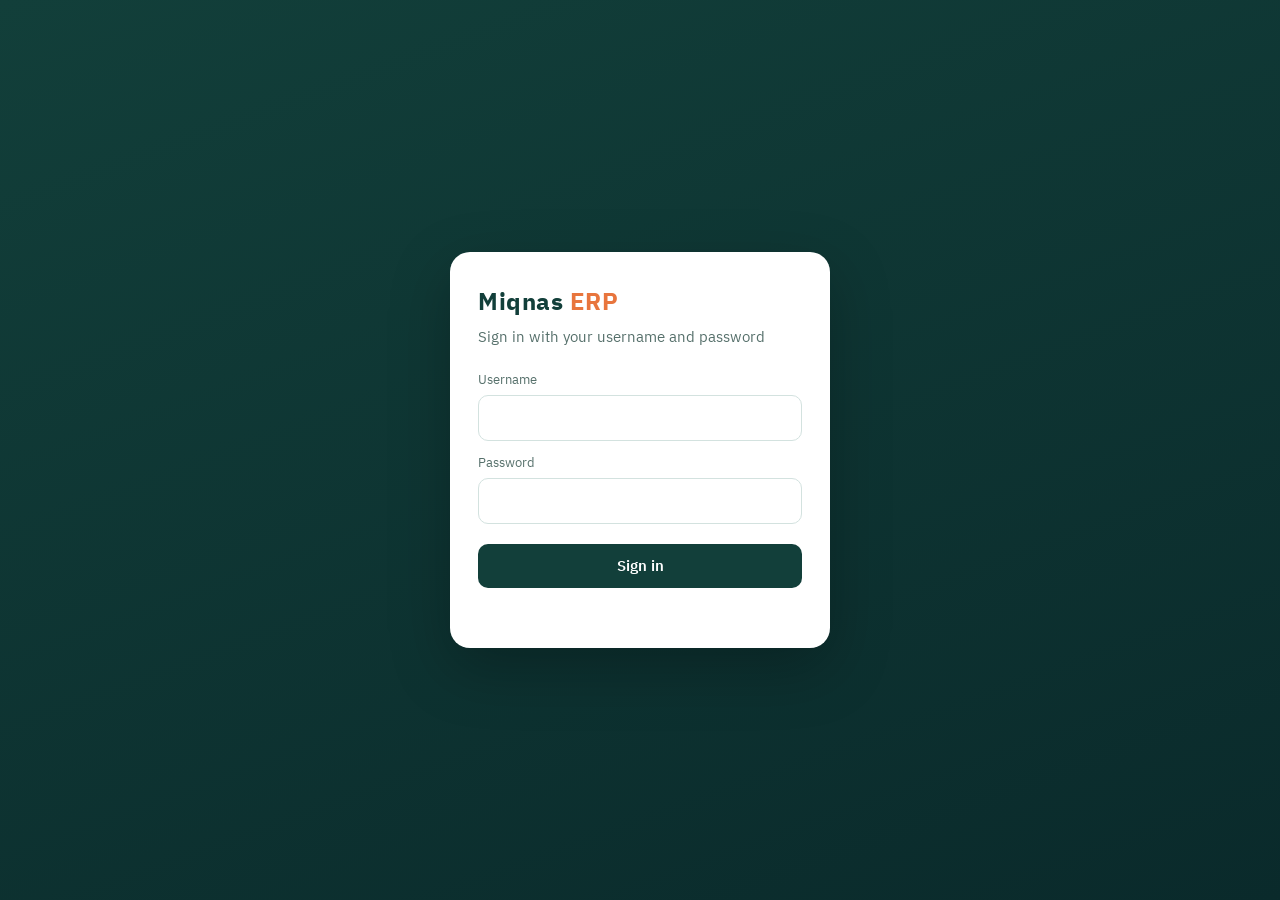
==== commit 65a4acc3: "Rename index (6).html to index.html" ====
--- a/index.html
+++ b/index.html
@@ -1,5 +1,5 @@
 <!DOCTYPE html>
-<html lang="ar" dir="rtl">
+<html lang="en" dir="ltr">
 <head>
 <meta charset="UTF-8">
 <meta name="viewport" content="width=device-width, initial-scale=1">
@@ -42,7 +42,7 @@
 header .logo{color:#fff;font-size:20px;font-family:"Readex Pro","IBM Plex Sans Arabic",sans-serif}
 header{border-bottom:3px solid var(--accent)}
 .spacer{flex:1}
-.who{font-size:14px;text-align:left;line-height:1.3}
+.who{font-size:14px;text-align:right;line-height:1.3}
 .who small{opacity:.75;display:block}
 .hbtn{background:rgba(255,255,255,.12);color:#fff;border:0;border-radius:9px;padding:7px 11px;cursor:pointer;font-size:13px}
 .hbtn:hover{background:rgba(255,255,255,.22)}
@@ -50,7 +50,7 @@
 #nav button{background:none;border:0;color:rgba(255,255,255,.72);padding:10px 12px;cursor:pointer;border-bottom:3px solid transparent;white-space:nowrap;font-weight:500}
 #nav button.on{color:#fff;border-bottom-color:var(--accent)}
 #nav button.soon{opacity:.45;cursor:default}
-#nav button.soon:after{content:" · قريباً";font-size:11px}
+#nav button.soon:after{content:" · soon";font-size:11px}
 main{max-width:1200px;margin:0 auto;padding:20px 16px 60px}
 .card{background:var(--card);border:1px solid var(--line);border-radius:var(--r);padding:18px}
 h2{font-size:19px;margin:0 0 14px}
@@ -65,7 +65,7 @@
 .kpi span{color:var(--muted);font-size:13px}
 .tbl-wrap{overflow-x:auto;border:1px solid var(--line);border-radius:var(--r);background:var(--card)}
 table{width:100%;border-collapse:collapse;min-width:640px}
-th,td{padding:10px 12px;text-align:right;border-bottom:1px solid var(--line);font-size:14px;white-space:nowrap}
+th,td{padding:10px 12px;text-align:left;border-bottom:1px solid var(--line);font-size:14px;white-space:nowrap}
 th{background:#f0f4f3;color:var(--muted);font-weight:600;font-size:13px}
 tr:last-child td{border-bottom:0}
 .pill{display:inline-block;padding:3px 10px;border-radius:99px;font-size:12px;font-weight:600}
@@ -109,6 +109,71 @@
 .loading{padding:30px;text-align:center;color:var(--muted)}
 #cap{position:fixed;left:-10000px;top:0;width:2px;height:2px;opacity:0}
 @media (max-width:600px){ .who{display:none} .big-time{font-size:38px} }
+
+/* ===== المشاريع والتاسكات ===== */
+.en{direction:ltr;text-align:left}
+.en th,.en td{text-align:left}
+.en input,.en select{direction:ltr}
+.en #pf_client{direction:rtl;text-align:left}
+.p-prog{background:#e3eefc;color:#1d4f91}
+.p-run{background:#fde9dc;color:#b4511c}
+.p-na{background:transparent;color:var(--muted);border:1px dashed var(--line)}
+.p-lock{background:#eef1f0;color:var(--muted)}
+.pbar{flex:1;height:7px;background:var(--line);border-radius:99px;overflow:hidden;min-width:60px}
+.pbar>i{display:block;height:100%;background:var(--brand2);border-radius:99px}
+tr.clk{cursor:pointer} tr.clk:hover td{background:#f0f6f4}
+.flt{display:flex;gap:6px;flex-wrap:wrap;margin-bottom:12px}
+.flt button{border:1px solid var(--line);background:var(--card);border-radius:99px;padding:5px 14px;cursor:pointer;color:var(--muted);font-size:14px}
+.flt button span{font-size:12px;opacity:.8}
+.flt button.on{background:var(--brand);border-color:var(--brand);color:#fff}
+.runlist{display:grid;gap:6px}
+.runit{display:flex;gap:8px;align-items:baseline;flex-wrap:wrap;font-size:14px}
+.runit .ttime{margin-inline-start:auto}
+.phead{display:grid;gap:14px;margin-top:10px;border-top:4px solid var(--accent)}
+.pmeta,.pteam{display:flex;flex-wrap:wrap;gap:8px 22px;font-size:14px}
+.pmeta b,.pteam b{color:var(--muted);font-weight:500;margin-inline-end:6px}
+.pteam{border-top:1px dashed var(--line);padding-top:12px}
+.links{display:flex;flex-wrap:wrap;gap:8px}
+.links.sm{margin-bottom:8px}
+.lnk{display:flex;flex-direction:column;border:1px solid var(--line);border-radius:10px;padding:7px 12px;text-decoration:none;color:var(--ink);background:#f7faf9;font-size:13px}
+.lnk:hover{border-color:var(--brand2)}
+.lnk b{color:var(--brand2)} .lnk span{color:var(--muted);font-size:12px}
+.tgroup{margin-top:14px;padding:6px 18px 10px}
+.tghead{display:flex;align-items:baseline;gap:10px;flex-wrap:wrap;padding:10px 0;border-bottom:1px solid var(--line)}
+.trow{display:flex;gap:12px;justify-content:space-between;align-items:center;padding:11px 0;border-bottom:1px solid var(--line);flex-wrap:wrap}
+.trow:last-child{border-bottom:0}
+.trow.na{opacity:.5}
+.trow.locked .tt{color:var(--muted)}
+.trow.running{background:linear-gradient(90deg,transparent,#fdf1e8);margin:0 -18px;padding-inline:18px}
+.trow.done .tt{text-decoration:line-through;text-decoration-color:var(--line);color:var(--muted)}
+.tmain{flex:1;min-width:220px;display:grid;gap:5px}
+.tt{font-weight:600;font-size:14.5px}
+.twait{font-size:12.5px;color:var(--muted)}
+.tlink{display:flex;align-items:center;gap:8px;flex-wrap:wrap;font-size:13px}
+.tlink>span:first-child{color:var(--muted)}
+.tlink input{flex:1;min-width:180px;max-width:420px;padding:6px 10px;font-size:13px}
+.tlink a{color:var(--brand2);overflow-wrap:anywhere}
+.tside{display:flex;align-items:center;gap:8px;flex-wrap:wrap}
+.ttime{font-variant-numeric:tabular-nums;font-size:13px;color:var(--muted);min-width:64px;text-align:center}
+.tb{border:1px solid var(--line);background:var(--card);border-radius:8px;padding:6px 12px;cursor:pointer;font-size:13px;font-weight:600}
+.tb.play{background:var(--brand2);border-color:var(--brand2);color:#fff}
+.tb.pause{background:var(--accent);border-color:var(--accent);color:#fff}
+.tb.ok{color:var(--ok);border-color:#bfe1cc}
+.tb.ghost{color:var(--muted)}
+.tb:hover{filter:brightness(.96)}
+.tstat{width:auto;padding:6px 30px 6px 10px;font-size:13px;font-weight:600;border-radius:8px;cursor:pointer}
+.tstat.p-out{background:#eef1f0;color:#40514e;border-color:#d9e2df}
+.tstat.p-prog{background:#e3eefc;color:#1d4f91;border-color:#c5d9f5}
+.tstat.p-in{background:#e6f4ec;color:#1f8a4c;border-color:#bfe1cc}
+.tstat:disabled{opacity:.6;cursor:not-allowed}
+.tsep{width:1px;height:24px;background:var(--line);margin:0 4px}
+.pform h3{margin:22px 0 4px;color:var(--brand2)}
+.pfgrid{display:grid;grid-template-columns:repeat(auto-fill,minmax(230px,1fr));gap:4px 16px}
+.psel{display:flex;align-items:center;gap:10px;margin:0 0 4px}
+.psel label{margin:0;font-weight:600;color:var(--ink);font-size:14px}
+.psel select{max-width:460px;font-weight:600}
+.pfsec{background:#f7faf9;border:1px dashed var(--line);border-radius:12px;padding:4px 14px 12px}
+@media (max-width:600px){ .tgroup{padding:6px 12px 10px} .trow.running{margin:0 -12px;padding-inline:12px} }
 
 /* ===== البريفات ===== */
 .bapp{
@@ -307,12 +372,12 @@
 <div id="loginView" class="login-wrap hidden">
   <form class="login" id="loginForm">
     <div class="logo">Miqnas <span>ERP</span></div>
-    <p>سجّل دخولك باليوزر والباسورد</p>
-    <label>اليوزر</label>
+    <p>Sign in with your username and password</p>
+    <label>Username</label>
     <input id="lu" autocomplete="username" dir="ltr" required>
-    <label>الباسورد</label>
+    <label>Password</label>
     <input id="lp" type="password" autocomplete="current-password" dir="ltr" required>
-    <button class="btn full" id="lbtn">دخول</button>
+    <button class="btn full" id="lbtn">Sign in</button>
     <div class="err" id="lerr"></div>
   </form>
 </div>
@@ -324,15 +389,15 @@
       <div class="logo">Miqnas <span style="color:var(--accent)">ERP</span></div>
       <div class="spacer"></div>
       <div class="who"><span id="uName"></span><small id="uRole"></small></div>
-      <button class="hbtn" onclick="openPw()">الباسورد</button>
-      <button class="hbtn" onclick="logout()">خروج</button>
+      <button class="hbtn" onclick="openPw()">Password</button>
+      <button class="hbtn" onclick="logout()">Logout</button>
     </div>
     <nav id="nav"></nav>
   </header>
   <main id="main"></main>
 </div>
 
-<div id="boot" class="loading">جاري التحميل...</div>
+<div id="boot" class="loading">Loading...</div>
 <video id="cap" muted playsinline></video>
 <div id="modalRoot"></div>
 
@@ -474,7 +539,7 @@
 }
 
 function renderList(){
-  if(!loaded){app.innerHTML=`<div class="note">بيحمّل البريفات...</div>`;return;}
+  if(!loaded){app.innerHTML=`<div class="note">Loading briefs...</div>`;return;}
   const q=query.trim();
   const amList=[...new Set([...briefs.values()].map(b=>amOf(b)).filter(Boolean))].sort();
   if(amFilter&&!amList.includes(amFilter)) amFilter="";
@@ -482,19 +547,19 @@
   const drafts=[...briefs.values()].filter(b=>b.status!=="done").length;
   app.innerHTML=`
   <div class="topbar">
-    <div class="brand"><h1>${canWrite?"بريف العملاء":"البريفات المتعيّن عليها"}</h1><small>${briefs.size} بريف · ${drafts} مسودة</small></div>
-    <div class="actions">${isAdmin?`<label class="btn" for="imp">استيراد</label><input type="file" id="imp" accept=".json,application/json" hidden>`:""}${isAdmin&&downloads&&briefs.size?`<button class="btn" id="csv">تصدير كل البريفات</button>`:""}${canWrite?`<button class="btn primary" id="new">+ بريف جديد</button>`:""}</div>
+    <div class="brand"><h1>${canWrite?"Client Briefs":"My Briefs"}</h1><small>${briefs.size} briefs · ${drafts} drafts</small></div>
+    <div class="actions">${isAdmin?`<label class="btn" for="imp">Import</label><input type="file" id="imp" accept=".json,application/json" hidden>`:""}${isAdmin&&downloads&&briefs.size?`<button class="btn" id="csv">Export All</button>`:""}${canWrite?`<button class="btn primary" id="new">+ New Brief</button>`:""}</div>
   </div>
-  ${briefs.size?`<div class="tools"><input type="search" id="q" placeholder="دوّر باسم المتجر أو العميل" value="${esc(query)}">${isAdmin&&amList.length>1?`<select id="amf" aria-label="الأكاونت مانجر" style="width:auto;min-width:160px"><option value="">كل الأكاونت مانجرز</option>${amList.map(n=>`<option value="${esc(n)}"${n===amFilter?" selected":""}>${esc(n)}</option>`).join("")}</select>`:""}</div>
+  ${briefs.size?`<div class="tools"><input type="search" id="q" placeholder="Search by store or client" value="${esc(query)}">${isAdmin&&amList.length>1?`<select id="amf" aria-label="Account Manager" style="width:auto;min-width:160px"><option value="">All account managers</option>${amList.map(n=>`<option value="${esc(n)}"${n===amFilter?" selected":""}>${esc(n)}</option>`).join("")}</select>`:""}</div>
   <div class="ledger">
-    <div class="row head"><span>المتجر</span><span class="c2">الأكاونت مانجر</span><span class="c3">آخر تعديل</span><span>الحالة</span></div>
+    <div class="row head"><span>Store</span><span class="c2">Account Manager</span><span class="c3">Last updated</span><span>Status</span></div>
     ${rows.map(b=>`<button class="row" data-id="${b.id}">
       <span class="storecell">${okLogo(b.thumb||b.logo)?`<span class="logo-tile thumb"><img src="${esc(b.thumb||b.logo)}" alt=""></span>`:""}<span style="min-width:0"><div class="t">${esc(b.store||"بدون اسم")}</div><div class="s">${esc(b.client||"")}</div></span></span>
-      <span class="c2 s">${esc(amOf(b)||"—")}${(b.assigned||[]).length?`<div style="font-size:12px">${b.assigned.length} من الفريق</div>`:""}</span>
+      <span class="c2 s">${esc(amOf(b)||"—")}${(b.assigned||[]).length?`<div style="font-size:12px">${b.assigned.length} team members</div>`:""}</span>
       <span class="c3 s">${fmtDate(b.updatedAt)}</span>
-      <span class="p"><span class="pill ${b.status==="done"?"done":"draft"}">${b.status==="done"?"مكتمل":"مسودة"}</span><span>${b.progress||0}%</span></span>
-    </button>`).join("")||`<div class="row"><span class="muted">مفيش نتايج</span></div>`}
-  </div>`:`<div class="note">${canWrite?`مفيش بريفات لسه. اضغط "بريف جديد" وابدأ أول بريف مع العميل.`:`مفيش بريفات متعيّن عليها لسه.`}</div>`}`;
+      <span class="p"><span class="pill ${b.status==="done"?"done":"draft"}">${b.status==="done"?"Done":"Draft"}</span><span>${b.progress||0}%</span></span>
+    </button>`).join("")||`<div class="row"><span class="muted">No results</span></div>`}
+  </div>`:`<div class="note">${canWrite?`No briefs yet. Click "New Brief" to start.`:`No briefs assigned to you yet.`}</div>`}`;
   const nb=$("#new"); if(nb) nb.onclick=newBrief;
   const cv=$("#csv"); if(cv) cv.onclick=exportCSV;
   const im=$("#imp"); if(im) im.onchange=e=>{ const f=e.target.files[0]; e.target.value=""; if(!f) return; const r=new FileReader();
@@ -540,13 +605,13 @@
   const a=draft.answers, p=progress(a);
   app.innerHTML=`
   <div class="topbar">
-    <button class="btn ghost" id="back">→ كل البريفات</button>
+    <button class="btn ghost" id="back">← All Briefs</button>
     <span class="saved" id="saved">${draft.isNew?"هيتحفظ أول ما تكتب اسم المتجر":"محفوظ"}</span>
   </div>
   <h1 style="font-size:24px">${esc(a.store_name||"بريف جديد")}</h1>
   <div class="logo-pick">
     ${okLogo(draft.logo)
-      ? `<span class="logo-tile"><img src="${esc(draft.logo)}" alt="لوجو العميل"></span><label class="btn" for="logofile">تغيير اللوجو</label><button type="button" class="btn ghost danger" id="logodel">شيل اللوجو</button>`
+      ? `<span class="logo-tile"><img src="${esc(draft.logo)}" alt="لوجو العميل"></span><label class="btn" for="logofile">Change logo</label><button type="button" class="btn ghost danger" id="logodel">Remove logo</button>`
       : `<label class="logo-drop" id="logodrop" for="logofile"><span class="plus">+</span><span><b style="color:var(--ink);font-weight:600">لوجو العميل</b><br><span style="font-size:13px">اختياري. اسحب الصورة هنا أو اضغط تختارها</span></span></label>`}
     <input type="file" id="logofile" accept="image/*" hidden>
   </div>
@@ -556,7 +621,7 @@
   </div>
   ${SECTIONS.map(s=>sectionHTML(s,a)).join("")}
   <div class="formfoot">
-    <button class="btn primary" id="finish">تسليم البريف</button>
+    <button class="btn primary" id="finish">Submit Brief</button>
     <span class="muted" style="font-size:13px">التسليم بيعلّم البريف "مكتمل" ويفتح صفحة البريف عشان تبعتها للفريق.</span>
   </div>`;
   $("#back").onclick=()=>go({v:"list"});
@@ -702,19 +767,19 @@
 function renderView(){
   const b=briefs.get(route.id);
   const src=b;
-  if(b&&b.partial){ app.innerHTML=`<div class="note">بيحمّل البريف...</div>`; loadFull(b.id); return; }
-  if(!b){app.innerHTML= loaded?`<div class="note">البريف ده مش موجود أو مش من صلاحياتك. <button class="btn" id="back">كل البريفات</button></div>`:`<div class="note">بيحمّل البريف...</div>`; const bk=$("#back"); if(bk) bk.onclick=()=>go({v:"list"}); return;}
+  if(b&&b.partial){ app.innerHTML=`<div class="note">Loading brief...</div>`; loadFull(b.id); return; }
+  if(!b){app.innerHTML= loaded?`<div class="note">This brief doesn't exist or isn't shared with you. <button class="btn" id="back">All Briefs</button></div>`:`<div class="note">Loading brief...</div>`; const bk=$("#back"); if(bk) bk.onclick=()=>go({v:"list"}); return;}
   const a=b.answers||{};
   app.innerHTML=`
-  <div class="topbar"><button class="btn ghost" id="back">→ كل البريفات</button></div>
+  <div class="topbar"><button class="btn ghost" id="back">← All Briefs</button></div>
   <div class="vhead">
 ${headHTML(b)}
     <div class="actions">
-      ${canEditB(src)?`<button class="btn primary" id="edit">تعديل</button>`:""}
-      <button class="btn" id="copytxt">نسخ البريف كنص</button>
-      ${downloads?`<button class="btn" id="pdf">تحميل PDF</button>`:""}
-      <button class="btn" id="copylink">نسخ لينك البريف</button>
-      ${isAdmin&&src?(confirmDel?`<span class="confirm">هيتمسح البريف نهائي. متأكد؟ <button class="btn danger" id="delyes">امسح</button><button class="btn" id="delno">لا</button></span>`:`<button class="btn ghost danger" id="del">مسح</button>`):""}
+      ${canEditB(src)?`<button class="btn primary" id="edit">Edit</button>`:""}
+      <button class="btn" id="copytxt">Copy as Text</button>
+      ${downloads?`<button class="btn" id="pdf">Download PDF</button>`:""}
+      <button class="btn" id="copylink">Copy Link</button>
+      ${isAdmin&&src?(confirmDel?`<span class="confirm">هيتمسح البريف نهائي. متأكد؟ <button class="btn danger" id="delyes">Delete</button><button class="btn" id="delno">Cancel</button></span>`:`<button class="btn ghost danger" id="del">Delete</button>`):""}
     </div>
     ${assignHTML(src)}
   </div>
@@ -807,22 +872,22 @@
 function assignHTML(b){
   if(!b) return "";
   const cur=(b.assigned||[]);
-  if(!canEditB(b)) return cur.length?`<div class="assign"><span class="muted" style="font-size:13px">الفريق المتعيّن:</span><div class="tags">${cur.map(x=>`<span class="tag">${esc(x.name)}</span>`).join("")}</div></div>`:"";
-  if(!teamUsers) return `<div class="assign"><span class="muted" style="font-size:13px">الفريق المتعيّن: بيحمّل...</span></div>`;
+  if(!canEditB(b)) return cur.length?`<div class="assign"><span class="muted" style="font-size:13px">Assigned team:</span><div class="tags">${cur.map(x=>`<span class="tag">${esc(x.name)}</span>`).join("")}</div></div>`:"";
+  if(!teamUsers) return `<div class="assign"><span class="muted" style="font-size:13px">Assigned team: loading...</span></div>`;
   const on=new Set(cur.map(x=>x.u));
-  return `<div class="assign"><div style="display:flex;align-items:baseline;gap:10px;flex-wrap:wrap"><b style="font-size:14px">الفريق المتعيّن على البريف</b><span class="muted" style="font-size:12.5px">هما بس اللي هيشوفوه، قراية بس</span></div>
+  return `<div class="assign"><div style="display:flex;align-items:baseline;gap:10px;flex-wrap:wrap"><b style="font-size:14px">Assigned Team</b><span class="muted" style="font-size:12.5px">Only they can view it (read-only)</span></div>
     <div class="seg" id="asg">${teamUsers.map(t=>`<button type="button" data-asg="${esc(t.u)}" aria-pressed="${on.has(t.u)}">${esc(t.name)}<span style="opacity:.7;font-size:12px"> · ${esc(t.job||"")}</span></button>`).join("")}</div>
-    <div><button class="btn" id="asgsave" hidden>حفظ الفريق</button></div></div>`;
+    <div><button class="btn" id="asgsave" hidden>Save Team</button></div></div>`;
 }
 function bindAssign(b){
   if(!canEditB(b)) return;
   if(!teamUsers){ window.erpCall("briefTeam",{}).then(r=>{ teamUsers=r; if(route.v==="view"&&route.id===b.id) renderView(); }).catch(e=>toast(e.message)); return; }
   const box=$("#asg"), sv=$("#asgsave"); if(!box) return;
   box.querySelectorAll("[data-asg]").forEach(x=>x.onclick=()=>{ x.setAttribute("aria-pressed", x.getAttribute("aria-pressed")!=="true"); sv.hidden=false; });
-  sv.onclick=async()=>{ sv.disabled=true; sv.textContent="بيحفظ...";
+  sv.onclick=async()=>{ sv.disabled=true; sv.textContent="Saving...";
     const list=[...box.querySelectorAll('[data-asg][aria-pressed="true"]')].map(x=>x.dataset.asg);
     try{ const r=await window.erpCall("briefAssign",{id:b.id,assigned:list}); b.assigned=r; toast("اتحفظ الفريق ✓"); renderView(); }
-    catch(e){ toast(e.message); sv.disabled=false; sv.textContent="حفظ الفريق"; } };
+    catch(e){ toast(e.message); sv.disabled=false; sv.textContent="Save Team"; } };
 }
 window.BriefModule={
   enter(el,user,opts){
@@ -851,7 +916,7 @@
 const IN_GAS = typeof google !== 'undefined' && google.script && google.script.run;
 const S = { token:null, user:null, cfg:{shotMinutes:10}, view:null, status:null,
             stream:null, mode:null, lastShot:0, timer:null, tick:null, pending:[], sharing:false };
-const MODE_NAMES = { tab:'تاب', window:'ويندو', screen:'الشاشة كلها' };
+const MODE_NAMES = { tab:'Tab', window:'Window', screen:'Full Screen' };
 const $ = id => document.getElementById(id);
 const esc = s => String(s==null?'':s).replace(/[&<>"']/g,c=>({'&':'&amp;','<':'&lt;','>':'&gt;','"':'&quot;',"'":'&#39;'}[c]));
 
@@ -924,11 +989,12 @@
 /* ============ التنقل ============ */
 function tabsFor(role){
   const t=[];
-  if(S.user.clocks) t.push(['clock','البصمة']);
-  if(role==='admin'||role==='hr') t.push(['board','النهارده'],['monthly','التقرير الشهري'],['shots','السكرين شوتس'],['users','الموظفين']);
-  if(role==='admin'||role==='am'||role==='team') t.push(['briefs','البريفات']);
-  if(role==='admin'||role==='am'||role==='team') t.push(['projects','المشاريع والتاسكات',1]);
-  if(!t.length) t.push(['home','الرئيسية']);
+  if(S.user.clocks) t.push(['clock','Time Clock']);
+  if(role==='admin'||role==='hr') t.push(['board','Today'],['monthly','Monthly Report'],['shots','Screenshots'],['users','Employees']);
+  if(role==='team') t.push(['mytasks','My Tasks']);
+  if(role==='admin'||role==='am'||role==='hr') t.push(['projects','Projects']);
+  if(role==='admin'||role==='am'||role==='team') t.push(['briefs','Briefs']);
+  if(!t.length) t.push(['home','Home']);
   return t;
 }
 function buildNav(){
@@ -948,7 +1014,7 @@
   $('nav').querySelectorAll('button').forEach(b=>b.classList.toggle('on',b.dataset.v===v));
   clearInterval(S.viewTimer);
   if(v==='briefs') return viewBriefs(opts);
-  ({clock:viewClock,board:viewBoard,monthly:viewMonthly,shots:viewShots,users:viewUsers,home:viewHome}[v]||viewHome)();
+  ({clock:viewClock,board:viewBoard,monthly:viewMonthly,shots:viewShots,users:viewUsers,projects:viewProjects,mytasks:viewMyTasks,home:viewHome}[v]||viewHome)();
 }
 function viewBriefs(opts){
   const h=document.querySelector('header'); if(h) document.documentElement.style.setProperty('--hdr', h.offsetHeight+'px');
@@ -956,7 +1022,7 @@
   BriefModule.enter($('bwrap'), S.user, opts||{});
 }
 function viewHome(){
-  $('main').innerHTML=`<div class="card"><h2>أهلاً ${esc(S.user.name)}</h2><p class="muted">المشاريع والتاسكات هيتضافوا هنا في المرحلة الجاية.</p></div>`;
+  $('main').innerHTML=`<div class="card"><h2>Welcome, ${esc(S.user.name)}</h2></div>`;
 }
 
 /* ============ البصمة + مشاركة الشاشة ============ */
@@ -967,21 +1033,21 @@
   const inn=st.clockedIn;
   $('main').innerHTML=`
   <div class="card clock">
-    <div class="state">${inn?`<span class="pill p-in">انت شغال دلوقتي</span> <span class="muted">من الساعة ${esc(st.inT)}</span>`:'<span class="pill p-out">مش عامل بصمة</span>'}</div>
+    <div class="state">${inn?`<span class="pill p-in">Clocked in</span> <span class="muted">since ${esc(st.inT)}</span>`:'<span class="pill p-out">Not clocked in</span>'}</div>
     <div class="big-time" id="elapsed">${inn?'00:00:00':'--:--'}</div>
-    <div class="muted">ساعات النهارده: <b id="todayH">${(st.closedHoursToday||0).toFixed(2)}</b></div>
+    <div class="muted">Today's hours: <b id="todayH">${(st.closedHoursToday||0).toFixed(2)}</b></div>
     ${inn
-      ? `<button class="btn out" id="outBtn">بصمة خروج</button>
+      ? `<button class="btn out" id="outBtn">Clock Out</button>
          <div id="shareBox"></div>`
-      : `<button class="btn" id="inBtn">بصمة دخول</button>`}
-    <div class="notice">
+      : `<button class="btn" id="inBtn">Clock In</button>`}
+    <div class="notice" dir="rtl">
       • أول ما تدوس بصمة دخول، هيطلعلك شباك تختار منه تشارك: <b>تاب</b> أو <b>ويندو</b> أو <b>الشاشة كلها</b>.<br>
       • السيستم بياخد سكرين شوت كل ${S.cfg.shotMinutes} دقايق لحد ما تبصم خروج.<br>
       • خلي الصفحة دي مفتوحة طول الشغل، ولو قفلتها أو وقفت المشاركة هيتسجل.<br>
       • استخدم <b>كروم</b> أو <b>إيدج</b> على الكمبيوتر.
     </div>
   </div>
-  <div class="card" style="margin-top:16px"><h3>الشهر ده</h3><div id="myMonth" class="loading">جاري التحميل...</div></div>`;
+  <div class="card" style="margin-top:16px"><h3>This Month</h3><div id="myMonth" class="loading">Loading...</div></div>`;
   if(inn){
     $('outBtn').onclick=clockOut;
     renderShareBox();
@@ -998,7 +1064,7 @@
 function renderShareBox(){
   const b=$('shareBox'); if(!b) return;
   b.innerHTML = S.sharing
-    ? `<div class="share-ok">✓ المشاركة شغالة (${esc(MODE_NAMES[S.mode]||'')}) · آخر سكرين شوت: <b id="lastShotT">${S.lastShot? new Date(S.lastShot).toLocaleTimeString('ar-EG',{hour:'2-digit',minute:'2-digit'}) : '...'}</b></div>`
+    ? `<div class="share-ok">✓ Screen sharing on (${esc(MODE_NAMES[S.mode]||'')}) · Last screenshot: <b id="lastShotT">${S.lastShot? new Date(S.lastShot).toLocaleTimeString('en-GB',{hour:'2-digit',minute:'2-digit'}) : '...'}</b></div>`
     : '';
 }
 
@@ -1008,13 +1074,13 @@
     const s=r.summary||{days:0,hours:0,avg:0,missed:0};
     $('myMonth').innerHTML=`
       <div class="grid kpis" style="margin-bottom:12px">
-        <div class="kpi"><b>${s.days}</b><span>أيام حضور</span></div>
-        <div class="kpi"><b>${s.hours}</b><span>إجمالي الساعات</span></div>
-        <div class="kpi"><b>${s.avg}</b><span>متوسط اليوم</span></div>
+        <div class="kpi"><b>${s.days}</b><span>Days present</span></div>
+        <div class="kpi"><b>${s.hours}</b><span>Total hours</span></div>
+        <div class="kpi"><b>${s.avg}</b><span>Avg per day</span></div>
       </div>
-      ${r.days.length?`<div class="tbl-wrap"><table style="min-width:420px"><tr><th>التاريخ</th><th>اليوم</th><th>دخول</th><th>خروج</th><th>الساعات</th></tr>
-      ${r.days.slice().reverse().map(d=>`<tr><td>${esc(d.date)}</td><td>${esc(d.day)}</td><td>${esc(d.inT)}</td><td>${d.open?'<span class="pill p-in">شغال</span>':esc(d.outT)}</td><td>${d.open?'—':d.hours}</td></tr>`).join('')}
-      </table></div>`:'<p class="muted">مفيش حضور الشهر ده لسه.</p>'}`;
+      ${r.days.length?`<div class="tbl-wrap"><table style="min-width:420px"><tr><th>Date</th><th>Day</th><th>In</th><th>Out</th><th>Hours</th></tr>
+      ${r.days.slice().reverse().map(d=>`<tr><td>${esc(d.date)}</td><td>${esc(d.day)}</td><td>${esc(d.inT)}</td><td>${d.open?'<span class="pill p-in">Working</span>':esc(d.outT)}</td><td>${d.open?'—':d.hours}</td></tr>`).join('')}
+      </table></div>`:'<p class="muted">No attendance this month yet.</p>'}`;
   }catch(e){ $('myMonth').textContent=e.message; }
 }
 
@@ -1063,7 +1129,7 @@
   if(afterReload && !S.reloadLogged){ S.reloadLogged=true; call('shareEvent',{event:'stopped'}).catch(()=>{}); }
   closeModal();
   document.title='⚠ المشاركة واقفة';
-  $('modalRoot').innerHTML=`<div class="alarm"><div class="card">
+  $('modalRoot').innerHTML=`<div class="alarm"><div class="card" dir="rtl">
     <h2>مشاركة الشاشة واقفة</h2>
     <p>${afterReload?'الصفحة اتقفلت أو اتعملها ريفريش، فالمشاركة وقفت.':'المشاركة وقفت.'} انت لسه عامل بصمة دخول، ولازم ترجّع المشاركة عشان الشغل يتحسب.</p>
     <p class="muted" style="font-size:13px">ده متسجل عند الإدارة.</p>
@@ -1086,10 +1152,10 @@
 }
 
 async function clockIn(){
-  const b=$('inBtn'); b.disabled=true; b.textContent='اختار هتشارك إيه...';
+  const b=$('inBtn'); b.disabled=true; b.textContent='Choose what to share...';
   try{
     const mode=await startShare();
-    b.textContent='جاري التسجيل...';
+    b.textContent='Saving...';
     S.status=await call('clockIn',{mode});
     toast('اتسجلت بصمة الدخول ✓');
     startShotLoop(true);
@@ -1097,13 +1163,13 @@
   }catch(e){
     stopStream();
     alert(e.message);
-    b.disabled=false; b.textContent='بصمة دخول';
+    b.disabled=false; b.textContent='Clock In';
   }
 }
 
 async function clockOut(){
   if(!confirm('متأكد إنك عاوز تبصم خروج؟')) return;
-  const b=$('outBtn'); if(b){ b.disabled=true; b.textContent='جاري التسجيل...'; }
+  const b=$('outBtn'); if(b){ b.disabled=true; b.textContent='Saving...'; }
   try{
     if(S.sharing) await takeShot().catch(()=>{});
     stopStream();
@@ -1111,7 +1177,7 @@
     toast('اتسجلت بصمة الخروج ✓');
     document.title='Miqnas ERP';
     viewClock();
-  }catch(e){ alert(e.message); if(b){ b.disabled=false; b.textContent='بصمة خروج'; } }
+  }catch(e){ alert(e.message); if(b){ b.disabled=false; b.textContent='Clock Out'; } }
 }
 
 function startShotLoop(now){
@@ -1145,7 +1211,7 @@
   S.lastShot=Date.now();
   try{ await call('uploadShot',shot); }
   catch(e){ if(S.pending.length<3) S.pending.push(shot); }
-  const el=$('lastShotT'); if(el) el.textContent=new Date(S.lastShot).toLocaleTimeString('ar-EG',{hour:'2-digit',minute:'2-digit'});
+  const el=$('lastShotT'); if(el) el.textContent=new Date(S.lastShot).toLocaleTimeString('en-GB',{hour:'2-digit',minute:'2-digit'});
 }
 async function flushPending(){
   const p=S.pending.splice(0);
@@ -1158,7 +1224,7 @@
 
 /* ============ النهارده (HR + أدمن) ============ */
 async function viewBoard(){
-  $('main').innerHTML='<div class="loading">جاري التحميل...</div>';
+  $('main').innerHTML='<div class="loading">Loading...</div>';
   const render=async()=>{
     try{
       const r=await call('board');
@@ -1167,21 +1233,21 @@
       const inN=L.filter(x=>x.state==='in').length, came=L.filter(x=>x.state!=='absent').length;
       const alerts=L.filter(x=>x.alert||x.staleOpen).length;
       $('main').innerHTML=`
-      <div class="row" style="margin-bottom:14px;align-items:center"><h2 style="margin:0">النهارده · ${esc(r.today)}</h2><div class="spacer"></div><span class="muted" style="font-size:13px">آخر تحديث ${esc(r.now)} · بيتحدث لوحده كل دقيقة</span></div>
+      <div class="row" style="margin-bottom:14px;align-items:center"><h2 style="margin:0">Today · ${esc(r.today)}</h2><div class="spacer"></div><span class="muted" style="font-size:13px">Updated ${esc(r.now)} · refreshes every minute</span></div>
       <div class="grid kpis">
-        <div class="kpi"><b>${inN}</b><span>شغالين دلوقتي</span></div>
-        <div class="kpi"><b>${came}</b><span>بصموا النهارده</span></div>
-        <div class="kpi"><b>${L.length-came}</b><span>لسه مبصموش</span></div>
-        <div class="kpi"><b style="color:${alerts?'var(--bad)':'var(--brand)'}">${alerts}</b><span>تنبيهات</span></div>
+        <div class="kpi"><b>${inN}</b><span>Working now</span></div>
+        <div class="kpi"><b>${came}</b><span>Clocked in today</span></div>
+        <div class="kpi"><b>${L.length-came}</b><span>Not clocked in</span></div>
+        <div class="kpi"><b style="color:${alerts?'var(--bad)':'var(--brand)'}">${alerts}</b><span>Alerts</span></div>
       </div>
       <div class="tbl-wrap"><table>
-        <tr><th>الاسم</th><th>الوظيفة</th><th>الحالة</th><th>دخول</th><th>خروج</th><th>المشاركة</th><th>آخر سكرين شوت</th><th>وقفات</th><th>ساعات النهارده</th><th></th></tr>
+        <tr><th>Name</th><th>Job</th><th>Status</th><th>In</th><th>Out</th><th>Sharing</th><th>Last screenshot</th><th>Stops</th><th>Hours today</th><th></th></tr>
         ${L.map(x=>`<tr>
           <td><b>${esc(x.name)}</b></td><td class="muted">${esc(x.job)}</td>
-          <td>${x.staleOpen?'<span class="pill p-bad">نسي يبصم خروج</span>':x.alert?'<span class="pill p-bad">مفيش سكرين شوتس</span>':x.state==='in'?'<span class="pill p-in">شغال</span>':x.state==='out'?'<span class="pill p-out">خرج</span>':'<span class="pill p-absent">مبصمش</span>'}</td>
+          <td>${x.staleOpen?'<span class="pill p-bad">Forgot clock-out</span>':x.alert?'<span class="pill p-bad">No screenshots</span>':x.state==='in'?'<span class="pill p-in">Working</span>':x.state==='out'?'<span class="pill p-out">Clocked out</span>':'<span class="pill p-absent">Absent</span>'}</td>
           <td>${esc(x.inT)||'—'}</td><td>${esc(x.outT)||'—'}</td><td>${esc(x.mode)||'—'}</td>
           <td>${esc(x.lastShot)||'—'}</td><td>${x.stops?`<span class="pill p-bad">${x.stops}</span>`:'0'}</td><td>${x.hoursToday}</td>
-          <td><button class="btn ghost small" onclick="openShotsFor('${esc(x.username)}','${esc(r.today)}')">الصور</button></td></tr>`).join('')}
+          <td><button class="btn ghost small" onclick="openShotsFor('${esc(x.username)}','${esc(r.today)}')">Screenshots</button></td></tr>`).join('')}
       </table></div>`;
     }catch(e){ $('main').innerHTML=`<div class="card err">${esc(e.message)}</div>`; }
   };
@@ -1195,25 +1261,25 @@
   const m=new Date().toISOString().slice(0,7);
   $('main').innerHTML=`
   <div class="row" style="margin-bottom:14px">
-    <div><h2 style="margin:0 0 8px">التقرير الشهري</h2><input type="month" id="mSel" value="${m}" style="max-width:220px"></div>
-    <div style="flex:0"><button class="btn ghost" id="csvBtn">تحميل Excel (CSV)</button></div>
-  </div><div id="mBody" class="loading">جاري التحميل...</div>`;
+    <div><h2 style="margin:0 0 8px">Monthly Report</h2><input type="month" id="mSel" value="${m}" style="max-width:220px"></div>
+    <div style="flex:0"><button class="btn ghost" id="csvBtn">Download Excel (CSV)</button></div>
+  </div><div id="mBody" class="loading">Loading...</div>`;
   $('mSel').onchange=loadMonthly; $('csvBtn').onclick=exportCsv;
   loadMonthly();
 }
 async function loadMonthly(){
-  $('mBody').innerHTML='<div class="loading">جاري التحميل...</div>';
+  $('mBody').innerHTML='<div class="loading">Loading...</div>';
   try{
     const r=await call('monthly',{month:$('mSel').value}); monthlyData=r;
     const R=r.rows, tot=R.reduce((s,x)=>s+x.hours,0);
     $('mBody').innerHTML=`
     <div class="grid kpis">
-      <div class="kpi"><b>${R.length}</b><span>موظف</span></div>
-      <div class="kpi"><b>${Math.round(tot*100)/100}</b><span>إجمالي الساعات</span></div>
-      <div class="kpi"><b style="color:${R.some(x=>x.missed)?'var(--bad)':'var(--brand)'}">${R.reduce((s,x)=>s+x.missed,0)}</b><span>مرات نسيان بصمة الخروج</span></div>
+      <div class="kpi"><b>${R.length}</b><span>Employees</span></div>
+      <div class="kpi"><b>${Math.round(tot*100)/100}</b><span>Total hours</span></div>
+      <div class="kpi"><b style="color:${R.some(x=>x.missed)?'var(--bad)':'var(--brand)'}">${R.reduce((s,x)=>s+x.missed,0)}</b><span>Missed clock-outs</span></div>
     </div>
     <div class="tbl-wrap"><table>
-      <tr><th>الاسم</th><th>الوظيفة</th><th>أيام الحضور</th><th>إجمالي الساعات</th><th>متوسط اليوم</th><th>نسي يبصم خروج</th><th>وقفات المشاركة</th><th>عدد السكرين شوتس</th></tr>
+      <tr><th>Name</th><th>Job</th><th>Days present</th><th>Total hours</th><th>Avg per day</th><th>Missed clock-outs</th><th>Sharing stops</th><th>Screenshots</th></tr>
       ${R.map(x=>`<tr><td><b>${esc(x.name)}</b></td><td class="muted">${esc(x.job)}</td><td>${x.days}</td><td>${x.hours}</td><td>${x.avg}</td>
         <td>${x.missed?`<span class="pill p-bad">${x.missed}</span>`:'0'}</td><td>${x.stops?`<span class="pill p-bad">${x.stops}</span>`:'0'}</td><td>${x.shots}</td></tr>`).join('')}
     </table></div>`;
@@ -1221,11 +1287,11 @@
 }
 function exportCsv(){
   if(!monthlyData) return;
-  const head=['الاسم','الوظيفة','أيام الحضور','إجمالي الساعات','متوسط اليوم','نسي يبصم خروج','وقفات المشاركة','عدد السكرين شوتس'];
+  const head=['Name','Job','Days present','Total hours','Avg per day','Missed clock-outs','Sharing stops','Screenshots'];
   const lines=[head].concat(monthlyData.rows.map(x=>[x.name,x.job,x.days,x.hours,x.avg,x.missed,x.stops,x.shots]))
     .map(r=>r.map(c=>'"'+String(c).replace(/"/g,'""')+'"').join(','));
   const blob=new Blob(['\ufeff'+lines.join('\n')],{type:'text/csv;charset=utf-8'});
-  const a=document.createElement('a'); a.href=URL.createObjectURL(blob); a.download='حضور-'+monthlyData.month+'.csv'; a.click();
+  const a=document.createElement('a'); a.href=URL.createObjectURL(blob); a.download='attendance-'+monthlyData.month+'.csv'; a.click();
 }
 
 /* ============ السكرين شوتس ============ */
@@ -1234,16 +1300,16 @@
 function openShotsFor(u,d){ S.shotsPre={u,d}; go('shots'); }
 async function viewShots(){
   const pre=S.shotsPre||{}; S.shotsPre=null;
-  $('main').innerHTML='<div class="loading">جاري التحميل...</div>';
+  $('main').innerHTML='<div class="loading">Loading...</div>';
   try{
     const users=(await getUsers()).filter(u=>u.clocks);
     const today=new Date().toLocaleDateString('en-CA',{timeZone:'Africa/Cairo'});
     $('main').innerHTML=`
-    <h2>السكرين شوتس</h2>
+    <h2>Screenshots</h2>
     <div class="row">
-      <div><label>الموظف</label><select id="sU">${users.map(u=>`<option value="${esc(u.username)}" ${u.username===pre.u?'selected':''}>${esc(u.name)}</option>`).join('')}</select></div>
-      <div><label>اليوم</label><input type="date" id="sD" value="${esc(pre.d||today)}"></div>
-      <div style="flex:0"><button class="btn" id="sGo">عرض</button></div>
+      <div><label>Employee</label><select id="sU">${users.map(u=>`<option value="${esc(u.username)}" ${u.username===pre.u?'selected':''}>${esc(u.name)}</option>`).join('')}</select></div>
+      <div><label>Day</label><input type="date" id="sD" value="${esc(pre.d||today)}"></div>
+      <div style="flex:0"><button class="btn" id="sGo">Show</button></div>
     </div>
     <div id="sBody"></div>`;
     $('sGo').onclick=loadShots; $('sU').onchange=loadShots; $('sD').onchange=loadShots;
@@ -1251,61 +1317,62 @@
   }catch(e){ $('main').innerHTML=`<div class="card err">${esc(e.message)}</div>`; }
 }
 async function loadShots(){
-  $('sBody').innerHTML='<div class="loading">جاري تحميل الصور...</div>';
+  $('sBody').innerHTML='<div class="loading">Loading screenshots...</div>';
   try{
     const r=await call('shots',{username:$('sU').value,date:$('sD').value});
-    const att=r.att.map(a=>`دخول ${esc(a.inT)} · خروج ${esc(a.outT)||'لسه شغال'}${a.hours?` · ${a.hours} ساعة`:''}`).join(' | ');
+    const att=r.att.map(a=>`In ${esc(a.inT)} · Out ${esc(a.outT)||'still working'}${a.hours?` · ${a.hours} h`:''}`).join(' | ');
     $('sBody').innerHTML=`
       <div class="card" style="margin-top:14px">
-        <div><b>الحضور:</b> <span class="muted">${att||'مفيش بصمة اليوم ده'}</span></div>
-        <div class="events">${r.events.map(e=>`<span class="ev ${/وقف/.test(e.event)?'stop':''}">${esc(e.time)} · ${esc(e.event)}${e.mode?' ('+esc(e.mode)+')':''}</span>`).join('')||'<span class="muted" style="font-size:13px">مفيش أحداث</span>'}</div>
+        <div><b>Attendance:</b> <span class="muted">${att||'No clock-in this day'}</span></div>
+        <div class="events">${r.events.map(e=>`<span class="ev ${/stopped|وقف/i.test(e.event)?'stop':''}">${esc(e.time)} · ${esc(e.event)}${e.mode?' ('+esc(e.mode)+')':''}</span>`).join('')||'<span class="muted" style="font-size:13px">No events</span>'}</div>
       </div>
-      ${r.items.length?`<p class="muted" style="margin:14px 0 0">${r.items.length} صورة · دوس على أي صورة تكبرها</p>
+      ${r.items.length?`<p class="muted" style="margin:14px 0 0">${r.items.length} screenshots · click any to enlarge</p>
       <div class="shots">${r.items.map(i=>`<div class="shot" onclick="openShot('${esc(i.fileId)}','${esc(i.time)}')">${i.thumb?`<img src="${i.thumb}" alt="">`:'<img alt="">'}<div><b>${esc(i.time)}</b><span>${esc(i.mode)}</span></div></div>`).join('')}</div>`
-      :'<p class="muted" style="margin-top:14px">مفيش سكرين شوتس لليوم ده.</p>'}`;
+      :'<p class="muted" style="margin-top:14px">No screenshots for this day.</p>'}`;
   }catch(e){ $('sBody').innerHTML=`<div class="card err" style="margin-top:14px">${esc(e.message)}</div>`; }
 }
 async function openShot(id,time){
-  $('modalRoot').innerHTML=`<div class="modal img" onclick="closeModal()"><div class="card"><div class="loading">جاري تحميل الصورة (${esc(time)})...</div></div></div>`;
+  $('modalRoot').innerHTML=`<div class="modal img" onclick="closeModal()"><div class="card"><div class="loading">Loading screenshot (${esc(time)})...</div></div></div>`;
   try{
     const src=await call('shot',{fileId:id});
-    const c=$('modalRoot').querySelector('.card'); if(c) c.innerHTML=`<img src="${src}" alt=""><div class="muted" style="padding:8px 4px">${esc(time)} · دوس في أي حتة للقفل</div>`;
+    const c=$('modalRoot').querySelector('.card'); if(c) c.innerHTML=`<img src="${src}" alt=""><div class="muted" style="padding:8px 4px">${esc(time)} · click anywhere to close</div>`;
   }catch(e){ closeModal(); toast(e.message); }
 }
 function closeModal(){ if(!$('modalRoot').querySelector('.alarm')) $('modalRoot').innerHTML=''; }
 
 /* ============ الموظفين ============ */
 async function viewUsers(){
-  $('main').innerHTML='<div class="loading">جاري التحميل...</div>';
+  $('main').innerHTML='<div class="loading">Loading...</div>';
   try{
     usersCache=await call('users');
     const U=usersCache;
     $('main').innerHTML=`
-    <div class="row" style="margin-bottom:14px;align-items:center"><h2 style="margin:0">الموظفين</h2><div class="spacer"></div><button class="btn" onclick="editUser()">+ موظف جديد</button></div>
+    <div class="row" style="margin-bottom:14px;align-items:center"><h2 style="margin:0">Employees</h2><div class="spacer"></div><button class="btn" onclick="editUser()">+ New Employee</button></div>
     <div class="tbl-wrap"><table>
-      <tr><th>الاسم</th><th>اليوزر</th><th>الدور</th><th>الوظيفة</th><th>بيبصم</th><th>يشوف الأكسيس</th><th>الحالة</th><th>آخر دخول</th><th></th></tr>
+      <tr><th>Name</th><th>Username</th><th>Role</th><th>Job</th><th>Clocks in</th><th>Sees access</th><th>Status</th><th>Last login</th><th></th></tr>
       ${U.map(u=>{ const lock=S.user.role==='hr'&&u.role==='admin'; return `<tr>
         <td><b>${esc(u.name)}</b></td><td dir="ltr" style="text-align:right">${esc(u.username)}</td><td>${esc(u.roleName)}</td><td class="muted">${esc(u.job)}</td>
-        <td>${u.clocks?'✓':'—'}</td><td>${u.role==='team'?(u.seeAccess?'✓':'—'):'<span class="muted" style="font-size:12px">دايماً</span>'}</td><td>${u.active?'<span class="pill p-in">نشط</span>':'<span class="pill p-out">موقوف</span>'}</td>
+        <td>${u.clocks?'✓':'—'}</td><td>${u.role==='team'?(u.seeAccess?'✓':'—'):'<span class="muted" style="font-size:12px">Always</span>'}</td><td>${u.active?'<span class="pill p-in">Active</span>':'<span class="pill p-out">Disabled</span>'}</td>
         <td class="muted">${esc(u.lastLogin)||'—'}</td>
-        <td>${lock?'':`<button class="btn ghost small" onclick="editUser('${esc(u.username)}')">تعديل</button> <button class="btn ghost small" onclick="resetPw('${esc(u.username)}','${esc(u.name)}')">باسورد جديد</button>`}</td></tr>`; }).join('')}
+        <td>${lock?'':`<button class="btn ghost small" onclick="editUser('${esc(u.username)}')">Edit</button> <button class="btn ghost small" onclick="resetPw('${esc(u.username)}','${esc(u.name)}')">New Password</button>`}</td></tr>`; }).join('')}
     </table></div>`;
   }catch(e){ $('main').innerHTML=`<div class="card err">${esc(e.message)}</div>`; }
 }
+const JOBS=['Store Manager','Copywriter','UI/UX','Designer','Developer','Front End','Account Manager','HR','Manager','Operations Manager'];
 function editUser(un){
   const u=un? usersCache.find(x=>x.username===un) : {username:'',name:'',role:'team',job:'',clocks:true,active:true,seeAccess:false};
-  const roles=[['team','فريق'],['am','أكونت مانجر'],['hr','HR']].concat(S.user.role==='admin'?[['admin','أدمن']]:[]);
+  const roles=[['team','Team'],['am','Account Manager'],['hr','HR']].concat(S.user.role==='admin'?[['admin','Admin']]:[]);
   $('modalRoot').innerHTML=`<div class="modal"><div class="card">
-    <h2>${un?'تعديل موظف':'موظف جديد'}</h2>
-    <label>الاسم</label><input id="fN" value="${esc(u.name)}">
-    <label>اليوزر (إنجليزي)</label><input id="fU" dir="ltr" value="${esc(u.username)}" ${un?'disabled':''} placeholder="مثلاً: ahmed.ali">
-    <label>الدور</label><select id="fR">${roles.map(r=>`<option value="${r[0]}" ${u.role===r[0]?'selected':''}>${r[1]}</option>`).join('')}</select>
-    <label>الوظيفة</label><input id="fJ" value="${esc(u.job)}" placeholder="مثلاً: Designer">
-    <div class="check"><input type="checkbox" id="fC" ${u.clocks?'checked':''}><span>بيبصم حضور وانصراف</span></div>
-    <div class="check"><input type="checkbox" id="fX" ${u.seeAccess?'checked':''}><span>يشوف قسم الأكسيس في البريفات <span class="muted" style="font-size:12px">(للفريق بس، الأدمن والأكونت مانجر بيشوفوه دايماً)</span></span></div>
-    ${un?`<div class="check"><input type="checkbox" id="fA" ${u.active?'checked':''}><span>الحساب نشط</span></div>`:''}
+    <h2>${un?'Edit Employee':'New Employee'}</h2>
+    <label>Name</label><input id="fN" value="${esc(u.name)}">
+    <label>Username</label><input id="fU" dir="ltr" value="${esc(u.username)}" ${un?'disabled':''} placeholder="e.g. ahmed.ali">
+    <label>Role</label><select id="fR">${roles.map(r=>`<option value="${r[0]}" ${u.role===r[0]?'selected':''}>${r[1]}</option>`).join('')}</select>
+    <label>Job</label><select id="fJ">${JOBS.concat(u.job&&!JOBS.includes(u.job)?[u.job]:[]).map(j=>`<option value="${esc(j)}"${j===u.job?' selected':''}>${esc(j)}</option>`).join('')}</select>
+    <div class="check"><input type="checkbox" id="fC" ${u.clocks?'checked':''}><span>Clocks in / out</span></div>
+    <div class="check"><input type="checkbox" id="fX" ${u.seeAccess?'checked':''}><span>Sees the Access section in briefs <span class="muted" style="font-size:12px">(team only; admins and account managers always see it)</span></span></div>
+    ${un?`<div class="check"><input type="checkbox" id="fA" ${u.active?'checked':''}><span>Account active</span></div>`:''}
     <div class="err" id="fE"></div>
-    <div class="mfoot"><button class="btn" id="fS">حفظ</button><button class="btn ghost" onclick="closeModal()">إلغاء</button></div>
+    <div class="mfoot"><button class="btn" id="fS">Save</button><button class="btn ghost" onclick="closeModal()">Cancel</button></div>
   </div></div>`;
   $('fS').onclick=async()=>{
     $('fE').textContent=''; $('fS').disabled=true;
@@ -1322,23 +1389,268 @@
 }
 function showPw(name,un,pw){
   $('modalRoot').innerHTML=`<div class="modal"><div class="card">
-    <h2>بيانات دخول ${esc(name)}</h2>
-    <p class="muted">ابعتهاله. الباسورد ده مش هيظهر تاني، وهو يقدر يغيّره من زرار "الباسورد".</p>
-    <label>اليوزر</label><div class="pw">${esc(un)}</div>
-    <label>الباسورد</label><div class="pw">${esc(pw)}</div>
-    <div class="mfoot"><button class="btn" id="cpy">نسخ</button><button class="btn ghost" onclick="closeModal()">تمام</button></div>
+    <h2>Login for ${esc(name)}</h2>
+    <p class="muted" dir="rtl">ابعتهاله. الباسورد ده مش هيظهر تاني، وهو يقدر يغيّره من زرار "الباسورد".</p>
+    <label>Username</label><div class="pw">${esc(un)}</div>
+    <label>Password</label><div class="pw">${esc(pw)}</div>
+    <div class="mfoot"><button class="btn" id="cpy">Copy</button><button class="btn ghost" onclick="closeModal()">Done</button></div>
   </div></div>`;
-  $('cpy').onclick=()=>{ const t='اليوزر: '+un+'\nالباسورد: '+pw; (navigator.clipboard?navigator.clipboard.writeText(t):Promise.reject()).then(()=>toast('اتنسخ ✓')).catch(()=>toast('انسخه يدوي')); };
+  $('cpy').onclick=()=>{ const t='Username: '+un+'\nPassword: '+pw; (navigator.clipboard?navigator.clipboard.writeText(t):Promise.reject()).then(()=>toast('اتنسخ ✓')).catch(()=>toast('انسخه يدوي')); };
+}
+
+/* ============ المشاريع والتاسكات ============ */
+const TSTAT = { 'Not Started':['p-out','Not Started'], 'In Progress':['p-prog','In Progress'], 'Done':['p-in','Done ✓'], 'N/A':['p-na','N/A'] };
+const PSTAT = { 'Active':'p-in', 'On Hold':'p-absent', 'Launched':'p-prog', 'Cancelled':'p-out' };
+const ROLE_ORDER = ['sm','copy','uiux','designer','dev'];
+const ROLE_T = { sm:'Store Manager', copy:'Copywriter', uiux:'UI/UX', designer:'Designer', dev:'Developer' };
+S.skew = 0; S.pFilter = 'Active';
+
+function fmtDay(v){ if(!v) return '—'; const d=new Date(v+'T12:00:00'); return isNaN(d)? v : d.toLocaleDateString('en-GB',{day:'numeric',month:'short'}); }
+function liveSpan(t){ return `<span class="ttime" data-live data-total="${t.totalMs}" data-since="${t.running?t.runningSince:0}">${fmtDur(t.liveMs)}</span>`; }
+function startTicks(){
+  clearInterval(S.viewTimer);
+  S.viewTimer=setInterval(()=>{ document.querySelectorAll('[data-live]').forEach(el=>{ const base=+el.dataset.total||0, since=+el.dataset.since||0; el.textContent=fmtDur(base+(since? Date.now()-S.skew-since : 0)); }); },1000);
+}
+function pbar(p){ return `<div class="pbar"><i style="width:${p}%"></i></div>`; }
+
+/* ----- Projects list ----- */
+async function viewProjects(){
+  $('main').innerHTML='<div class="loading">Loading...</div>';
+  try{
+    const r=await call('projList'); S.skew=Date.now()-r.now; S.proj=null;
+    if(S.view!=='projects') return;
+    const P=r.projects, F=S.pFilter;
+    const list=P.filter(p=>F==='all'||p.status===F);
+    const active=P.filter(p=>p.status==='Active');
+    $('main').innerHTML=`<div class="en">
+    <div class="row" style="margin-bottom:14px;align-items:center"><h2 style="margin:0">Projects</h2><div class="spacer"></div>${r.canCreate?'<button class="btn" onclick="projForm()">+ New Project</button>':''}</div>
+    <div class="grid kpis">
+      <div class="kpi"><b>${active.length}</b><span>Active projects</span></div>
+      <div class="kpi"><b style="color:${active.some(p=>p.overdue)?'var(--bad)':'var(--brand)'}">${active.filter(p=>p.overdue).length}</b><span>Overdue</span></div>
+      <div class="kpi"><b>${P.filter(p=>p.status==='Launched').length}</b><span>Launched</span></div>
+      ${r.workload.length||r.running.length?`<div class="kpi"><b>${r.running.length}</b><span>Tasks running now</span></div>`:''}
+    </div>
+    ${r.running.length?`<div class="card" style="margin-bottom:16px"><h3>Running now</h3><div class="runlist">${r.running.map(x=>`<div class="runit"><b>${esc(x.name)}</b><span class="muted">${esc(x.task)}</span><span class="muted">· ${esc(x.client)}</span><span class="ttime" data-live data-total="0" data-since="${x.since}"></span></div>`).join('')}</div></div>`:''}
+    ${r.workload.length?`<div class="card" style="margin-bottom:16px"><h3>Team workload (active projects)</h3><div class="tbl-wrap" style="border:0"><table style="min-width:420px"><tr><th>Name</th><th>Open</th><th>Ready to start</th><th>Running</th></tr>
+      ${r.workload.sort((a,b)=>b.open-a.open).map(w=>`<tr><td><b>${esc(w.name)}</b></td><td>${w.open}</td><td>${w.ready}</td><td>${w.running?`<span class="pill p-run">${w.running}</span>`:'0'}</td></tr>`).join('')}</table></div></div>`:''}
+    <div class="flt">${[['Active','Active'],['On Hold','On Hold'],['Launched','Launched'],['Cancelled','Cancelled'],['all','All']].map(f=>`<button class="${F===f[0]?'on':''}" onclick="S.pFilter='${f[0]}';viewProjects()">${f[1]} <span>${f[0]==='all'?P.length:P.filter(p=>p.status===f[0]).length}</span></button>`).join('')}</div>
+    ${list.length?`<div class="tbl-wrap"><table>
+      <tr><th>Project</th><th>Client</th><th>Type</th><th>Account Manager</th><th>Start</th><th>Target Launch</th><th>Status</th><th style="min-width:150px">Progress</th><th>Hours</th></tr>
+      ${list.map(p=>`<tr class="clk" onclick="viewProject('${esc(p.id)}')">
+        <td><b>${esc(p.id)}</b></td><td>${esc(p.client)}</td><td>${esc(p.type)}</td><td>${esc(p.amName)||'—'}</td>
+        <td>${fmtDay(p.start_date)}</td><td>${p.overdue?`<span class="pill p-bad">${fmtDay(p.target_launch)} · Overdue</span>`:fmtDay(p.target_launch)}</td>
+        <td><span class="pill ${PSTAT[p.status]||'p-out'}">${esc(p.status)}</span></td>
+        <td><div style="display:flex;align-items:center;gap:8px">${pbar(p.progress)}<span class="muted" style="font-size:12px">${p.progress}%</span></div></td>
+        <td>${p.hours}</td></tr>`).join('')}
+    </table></div>`:`<div class="card muted">No projects here.</div>`}</div>`;
+    startTicks();
+  }catch(e){ $('main').innerHTML=`<div class="card err">${esc(e.message)}</div>`; }
+}
+
+/* ----- Project page ----- */
+async function viewProject(id,keep){
+  const y=window.scrollY;
+  if(!keep) $('main').innerHTML='<div class="loading">Loading...</div>';
+  try{
+    const r=await call('projGet',{id}); S.skew=Date.now()-r.now; S.proj=r;
+    const backTo = S.view==='mytasks' ? ['viewMyTasks()','My Tasks'] : ['viewProjects()','All Projects'];
+    const groups=ROLE_ORDER.map(role=>({role, tasks:r.tasks.filter(t=>t.role===role)})).filter(g=>g.tasks.length);
+    const links=r.tasks.filter(t=>t.link);
+    const D=r.data;
+    $('main').innerHTML=`<div class="en">
+    <button class="btn ghost small" onclick="${backTo[0]}">← ${backTo[1]}</button>
+    <div class="card phead">
+      <div class="row" style="align-items:center;gap:10px"><h2 style="margin:0">${esc(r.client)}</h2><span class="pill p-out">${esc(r.id)}</span><span class="pill ${PSTAT[r.status]||'p-out'}">${esc(r.status)}</span><div class="spacer"></div>
+        ${r.brief_id?`<button class="btn ghost small" onclick="go('briefs',{id:'${esc(r.brief_id)}'})">Open Brief</button>`:''}
+        ${r.canEdit?`<button class="btn ghost small" onclick="projForm('${esc(r.id)}')">Edit Project</button>`:''}</div>
+      <div class="pmeta">
+        <span><b>Type</b>${esc(r.type)}</span><span><b>Brand Identity</b>${esc(D.identity)}</span>
+        <span><b>Platform</b>${esc(D.cur_platform||'—')} → ${esc(D.target_platform||'—')}</span>
+        <span><b>Start</b>${fmtDay(r.start_date)}</span>
+        <span><b>Target Launch</b>${r.overdue?`<span style="color:var(--bad);font-weight:600">${fmtDay(r.target_launch)} · Overdue</span>`:fmtDay(r.target_launch)}</span>
+        ${r.go_live?`<span><b>Go Live</b>${fmtDay(r.go_live)}</span>`:''}
+        <span><b>Account Manager</b>${esc(r.amName||'—')}</span>
+        ${D.store_url?`<span><b>Store</b><a href="${esc(D.store_url)}" target="_blank" rel="noopener">${esc(D.store_url)}</a></span>`:''}
+      </div>
+      <div style="display:flex;align-items:center;gap:10px">${pbar(r.progress)}<b style="font-size:14px">${r.progress}%</b><span class="muted" style="font-size:13px">${r.done}/${r.total} tasks · ${r.hours} h</span></div>
+      <div class="pteam">${ROLE_ORDER.map(k=>`<span><b>${ROLE_T[k]}</b>${esc(r.team[k]||'—')}</span>`).join('')}<span class="pill p-prog">${esc(r.build_mode)}</span></div>
+    </div>
+    ${links.length?`<div class="card" style="margin-top:14px"><h3>Deliverables</h3><div class="links">${links.map(t=>`<a href="${esc(t.link)}" target="_blank" rel="noopener" class="lnk"><b>${esc(t.linkLabel||t.title)}</b><span>${esc(t.assigneeName)}</span></a>`).join('')}</div></div>`:''}
+    ${groups.map(g=>{ const a=g.tasks.find(t=>t.assigneeName); const live=g.tasks.filter(t=>!t.na); const dn=live.filter(t=>t.status==='Done').length;
+      return `<div class="card tgroup"><div class="tghead"><h3 style="margin:0">${ROLE_T[g.role]}</h3><span class="muted">${esc(a?a.assigneeName:'Unassigned')}</span><div class="spacer"></div><span class="muted" style="font-size:13px">${live.length?dn+'/'+live.length:'Not in scope'}</span></div>
+      ${g.tasks.map(t=>taskRowHTML(t,r.id,r.me,r.isAdmin)).join('')}</div>`; }).join('')}</div>`;
+    if(keep) window.scrollTo(0,y);
+    startTicks();
+  }catch(e){ $('main').innerHTML=`<div class="card err">${esc(e.message)}</div>`; }
+}
+
+function taskRowHTML(t,pid,me,isAdmin){
+  if(t.na) return `<div class="trow na"><div class="tmain"><div class="tt">${esc(t.title)}</div></div><div class="tside"><span class="pill p-na">N/A</span></div></div>`;
+  const assigned=(t.assignees||[]).length>0;
+  const mine=assigned && ((t.assignees||[]).indexOf(me)>=0||isAdmin);
+  const P=`'${esc(pid)}','${esc(t.key)}'`;
+  const st=TSTAT[t.status]||TSTAT['Not Started'];
+  const blocked=t.locked&&!isAdmin;
+  let status;
+  if(mine){
+    status = `<select class="tstat ${st[0]}" ${blocked?'disabled title="Locked"':''} onchange="tStatus(${P},this)">${['Not Started','In Progress','Done'].map(o=>`<option value="${o}"${o===t.status?' selected':''}>${o}</option>`).join('')}</select>`;
+  } else status = `<span class="pill ${st[0]}">${st[1]}</span>`;
+  const lock = t.locked ? `<span class="pill p-lock">🔒 Locked</span>` : '';
+  let timer='';
+  if(mine && t.status!=='Done' && !blocked){
+    timer = t.running ? `<button class="tb pause" onclick="tAct(${P},'pause')">⏸ Stop Timer</button>` : `<button class="tb play" onclick="tAct(${P},'start')">▶ Start Timer</button>`;
+  }
+  const time = (t.liveMs||t.running) ? liveSpan(t) : (mine&&!blocked&&t.status!=='Done'?`<span class="ttime">00:00:00</span>`:'');
+  const wl=t.waiting.slice(0,3).map(w=>esc(w.title)+(w.name?' ('+esc(w.name)+')':'')).join(', ')+(t.waiting.length>3?` +${t.waiting.length-3} more`:'');
+  const wait = t.locked ? `<div class="twait">Waiting for: ${wl}</div>` : '';
+  const who = (t.assignees||[]).length>1 ? `<div class="twait">${esc(t.assigneeName)}</div>` : '';
+  let link='';
+  if(t.linkLabel){
+    const id='lk_'+(pid+'_'+t.key).replace(/[^a-z0-9_]/gi,'_');
+    link = mine
+      ? `<div class="tlink"><span>${esc(t.linkLabel)}</span><input id="${id}" value="${esc(t.link)}" placeholder="https://"><button class="tb ghost" onclick="tAct(${P},'link',{link:$('${id}').value})">Save</button></div>`
+      : `<div class="tlink"><span>${esc(t.linkLabel)}</span>${t.link?`<a href="${esc(t.link)}" target="_blank" rel="noopener">${esc(t.link)}</a>`:'<span class="muted">Not yet</span>'}</div>`;
+  }
+  return `<div class="trow${t.locked?' locked':''}${t.running?' running':''}${t.status==='Done'?' done':''}">
+    <div class="tmain"><div class="tt">${esc(t.title)}</div>${who}${wait}${link}</div>
+    <div class="tside">${lock}${status}<span class="tsep"></span>${time}${timer}</div></div>`;
+}
+
+function tStatus(pid,key,sel){
+  const v=sel.value;
+  if(v==='Done' && !confirm('متأكد إن التاسك دي خلصت؟')){ viewRefresh(pid); return; }
+  tAct(pid,key,'status',{status:v});
+}
+function viewRefresh(pid){ if(S.view==='mytasks' && !S.proj) viewMyTasks(true); else viewProject(pid,true); }
+async function tAct(pid,key,action,extra){
+  try{
+    await call('taskAct',Object.assign({project:pid,key,act:action},extra||{}));
+    if(action==='link') toast('Link saved ✓');
+    viewRefresh(pid);
+  }catch(e){ alert(e.message); viewRefresh(pid); }
+}
+
+/* ----- My Tasks ----- */
+async function viewMyTasks(keep){
+  S.proj=null;
+  const y=window.scrollY;
+  if(!keep) $('main').innerHTML='<div class="loading">Loading...</div>';
+  try{
+    const r=await call('myTasks'); S.skew=Date.now()-r.now;
+    if(S.view!=='mytasks') return;
+    const all=r.projects.flatMap(p=>p.tasks);
+    const rank=t=>t.running?0:(t.status==='Done'?3:(t.locked?2:1));
+    if(!r.projects.some(p=>p.id===S.myProj)){ const run=r.projects.find(p=>p.tasks.some(t=>t.running)); S.myProj=(run||r.projects[0]||{}).id; }
+    const sel=S.myProj;
+    $('main').innerHTML=`<div class="en">
+    <h2>My Tasks</h2>
+    <div class="grid kpis">
+      <div class="kpi"><b>${all.filter(t=>t.status!=='Done').length}</b><span>Open tasks</span></div>
+      <div class="kpi"><b>${all.filter(t=>t.status!=='Done'&&!t.locked).length}</b><span>Ready to start</span></div>
+      <div class="kpi"><b style="color:var(--accent)">${all.filter(t=>t.running).length}</b><span>Running now</span></div>
+    </div>
+    ${r.projects.length?`<div class="psel"><label for="mysel">Project</label><select id="mysel" onchange="S.myProj=this.value;viewMyTasks(true)">${r.projects.map(p=>{ const open=p.tasks.filter(t=>t.status!=='Done').length, run=p.tasks.some(t=>t.running); return `<option value="${esc(p.id)}"${p.id===sel?' selected':''}>${run?'⏱ ':''}${esc(p.id)} · ${esc(p.client)} — ${open} open</option>`; }).join('')}</select></div>`:''}
+    ${r.projects.length? r.projects.filter(p=>p.id===sel).map(p=>`
+      <div class="card tgroup">
+        <div class="tghead"><h3 style="margin:0">${esc(p.client)}</h3><span class="pill p-out">${esc(p.id)}</span>${p.status!=='Active'?`<span class="pill p-absent">${esc(p.status)}</span>`:''}<span class="muted" style="font-size:13px">${esc(p.type)} · Target ${fmtDay(p.target_launch)}</span><div class="spacer"></div>
+          ${p.brief_id?`<button class="btn ghost small" onclick="go('briefs',{id:'${esc(p.brief_id)}'})">Brief</button>`:''}
+          <button class="btn ghost small" onclick="viewProject('${esc(p.id)}')">Full Project</button></div>
+        <div style="display:flex;align-items:center;gap:8px;margin:2px 0 6px">${pbar(p.progress)}<span class="muted" style="font-size:12px">${p.progress}% of project</span></div>
+        ${p.links.length?`<div class="links sm">${p.links.map(l=>`<a href="${esc(l.link)}" target="_blank" rel="noopener" class="lnk"><b>${esc(l.title)}</b><span>${esc(l.by)}</span></a>`).join('')}</div>`:''}
+        ${p.tasks.slice().sort((a,b)=>rank(a)-rank(b)).map(t=>taskRowHTML(t,p.id,r.me,false)).join('')}
+      </div>`).join('') : '<div class="card muted">No tasks assigned to you right now.</div>'}</div>`;
+    if(keep) window.scrollTo(0,y);
+    startTicks();
+  }catch(e){ $('main').innerHTML=`<div class="card err">${esc(e.message)}</div>`; }
+}
+
+/* ----- Project form ----- */
+function platMap(v){ v=String(v||'').toLowerCase().trim(); if(!v) return ''; if(/زد|zid/.test(v)) return 'Zid'; if(/سل[ةه]|salla/.test(v)) return 'Salla'; if(/shopify|شوبي/.test(v)) return 'Shopify'; if(/woo|ووكو/.test(v)) return 'WooCommerce'; return 'Other'; }
+function typeMap(v){ return v==='نقل متجر كما هو' ? 'نقل كما هو' : v; }
+function calcLaunch(s){ const m=String(s||'').match(/^(\d{4})-(\d{2})-(\d{2})$/); if(!m) return ''; const d=new Date(Date.UTC(+m[1],+m[2]-1,+m[3])); d.setUTCDate(d.getUTCDate()-1); let c=0; while(c<7){ d.setUTCDate(d.getUTCDate()+1); if(d.getUTCDay()!==5) c++; } return d.toISOString().slice(0,10); }
+
+async function projForm(id){
+  $('main').innerHTML='<div class="loading">Loading...</div>';
+  try{
+    const meta=await call('projMeta');
+    const byJob=j=>{ const x=meta.team.find(t=>String(t.job).toLowerCase()===j.toLowerCase()); return x?x.u:''; };
+    let d={ client:'', type:'', identity:'هوية موجودة', cur_platform:'', target_platform:'', store_url:'', store_id:'', start_date:new Date().toLocaleDateString('en-CA',{timeZone:'Africa/Cairo'}), status:'Active', build_mode:'UI/UX + Dev', brief_id:'', am:'', go_live:'',
+      sm:byJob('Store Manager'), copy:byJob('Copywriter'), uiux:byJob('UI/UX'), designer:byJob('Designer'), dev:byJob('Developer'), fe:byJob('Front End'), joker:byJob('Front End'), joker_role:'uiux' };
+    if(id){ const r=await call('projGet',{id}); d=Object.assign(d,r.data); if(!d.joker) d.joker=byJob('Front End'); if(!d.joker_role) d.joker_role='uiux'; }
+    const isAdmin=S.user.role==='admin';
+    const opt=(list,v,blank)=>(blank!==undefined?`<option value="">${blank}</option>`:'')+list.map(o=>{ const val=typeof o==='string'?o:o.u, lab=typeof o==='string'?o:o.name+(o.job?' · '+o.job:''); return `<option value="${esc(val)}"${val===v?' selected':''}>${esc(lab)}</option>`; }).join('');
+    const JOB={ sm:'store manager', copy:'copywriter', uiux:'ui/ux', designer:'designer', dev:'developer', fe:'front end', joker:'front end' };
+    const teamSel=(k,label)=>{ const list=meta.team.filter(t=>String(t.job||'').trim().toLowerCase()===JOB[k]||t.u===d[k]);
+      return `<div><label>${label}</label><select id="pf_${k}">${opt(list,d[k],'—')}</select></div>`; };
+    $('main').innerHTML=`<div class="en">
+    <button class="btn ghost small" onclick="${id?`viewProject('${esc(id)}')`:'viewProjects()'}">← Back</button>
+    <div class="card pform">
+      <h2>${id?'Edit '+esc(id):'New Project'}</h2>
+      <div class="pfsec">
+        <label>Brief</label>
+        <select id="pf_brief_id"><option value="">No brief</option>${meta.briefs.map(b=>`<option value="${esc(b.id)}"${b.id===d.brief_id?' selected':''}>${esc(b.store||'—')}${b.status==='done'?'':' (draft)'}</option>`).join('')}</select>
+        <div class="muted" style="font-size:12.5px;margin-top:6px">Picking a brief fills the client details, and the project team gets access to the brief automatically.</div>
+      </div>
+      <h3>Project Info</h3>
+      <div class="pfgrid">
+        <div><label>Client *</label><input id="pf_client" value="${esc(d.client)}"></div>
+        <div><label>Project Type *</label><select id="pf_type">${opt(meta.types,d.type,'Select...')}</select></div>
+        <div><label>Brand Identity</label><select id="pf_identity">${opt(meta.identities,d.identity)}</select></div>
+        <div><label>Status</label><select id="pf_status">${opt(meta.statuses,d.status)}</select></div>
+        <div><label>Current Platform</label><select id="pf_cur_platform">${opt(meta.platforms,d.cur_platform,'—')}</select></div>
+        <div><label>Target Platform</label><select id="pf_target_platform">${opt(meta.platforms,d.target_platform,'—')}</select></div>
+        <div><label>Current Store URL</label><input id="pf_store_url" value="${esc(d.store_url)}" placeholder="https://"></div>
+        <div><label>Store ID</label><input id="pf_store_id" value="${esc(d.store_id)}"></div>
+        <div><label>Start Date</label><input type="date" id="pf_start_date" value="${esc(d.start_date)}"><div class="muted" style="font-size:12.5px;margin-top:4px">Target Launch: <b id="pf_tl">${fmtDay(calcLaunch(d.start_date))}</b></div></div>
+        ${id?`<div><label>Go Live Date</label><input type="date" id="pf_go_live" value="${esc(d.go_live)}"></div>`:''}
+        ${isAdmin?`<div><label>Account Manager</label><select id="pf_am">${opt(meta.ams,d.am,'—')}</select></div>`:''}
+      </div>
+      <h3>Team</h3>
+      <div class="pfgrid">
+        <div><label>Build Mode</label><select id="pf_build_mode">${opt(meta.modes,d.build_mode)}</select></div>
+        ${teamSel('sm','Store Manager')}${teamSel('copy','Copywriter')}${teamSel('designer','Designer')}
+        <div class="m-split">${teamSel('uiux','UI/UX')}</div><div class="m-split">${teamSel('dev','Developer')}</div>
+        <div class="m-fe">${teamSel('fe','Front End (UI/UX + Dev)')}</div>
+        <div class="m-joker">${teamSel('joker','Joker')}</div>
+        <div class="m-joker"><label>Joker helps with</label><select id="pf_joker_role"><option value="uiux"${d.joker_role==='uiux'?' selected':''}>UI/UX</option><option value="dev"${d.joker_role==='dev'?' selected':''}>Developer</option></select></div>
+      </div>
+      <div class="muted m-joker" style="font-size:12.5px;margin-top:6px">The Joker shares the selected role's tasks with the main person. Either of them can start and finish them.</div>
+      <div class="err" id="pf_err"></div>
+      <div class="mfoot"><button class="btn" id="pf_save">${id?'Save':'Create Project'}</button></div>
+    </div></div>`;
+    const mode=()=>{ const m=$('pf_build_mode').value;
+      document.querySelectorAll('.m-split').forEach(e=>e.classList.toggle('hidden',m==='Front End'));
+      document.querySelectorAll('.m-fe').forEach(e=>e.classList.toggle('hidden',m!=='Front End'));
+      document.querySelectorAll('.m-joker').forEach(e=>e.classList.toggle('hidden',m!=='Joker')); };
+    $('pf_build_mode').onchange=mode; mode();
+    $('pf_start_date').oninput=()=>{ $('pf_tl').textContent=fmtDay(calcLaunch($('pf_start_date').value)); };
+    $('pf_brief_id').onchange=()=>{
+      const b=meta.briefs.find(x=>x.id===$('pf_brief_id').value); if(!b) return;
+      const set=(k,v)=>{ if(v) $('pf_'+k).value=v; };
+      set('client',b.store); set('type',typeMap(b.f.project_type)); set('cur_platform',platMap(b.f.current_platform)); set('target_platform',platMap(b.f.target_platform));
+      set('store_url',b.f.store_url); set('store_id',b.f.zid_id);
+      if(b.f.logo_plan) $('pf_identity').value = b.f.logo_plan==='لوجو جديد' ? 'هوية جديدة' : 'هوية موجودة';
+      if($('pf_am')){ const a=meta.ams.find(x=>x.u===b.owner); if(a) $('pf_am').value=a.u; }
+      toast('Filled from the brief');
+    };
+    $('pf_save').onclick=async()=>{
+      $('pf_err').textContent=''; $('pf_save').disabled=true;
+      const g=k=>{ const el=$('pf_'+k); return el? el.value : (d[k]||''); };
+      const data={ id:id||'' }; ['client','type','identity','status','cur_platform','target_platform','store_url','store_id','start_date','go_live','am','brief_id','build_mode','sm','copy','designer','uiux','dev','fe','joker','joker_role'].forEach(k=>data[k]=g(k));
+      try{ const r=await call('projSave',{project:data}); toast(id?'Saved ✓':'Project '+r.id+' created ✓'); viewProject(r.id); }
+      catch(e){ $('pf_err').textContent=e.message; $('pf_save').disabled=false; }
+    };
+  }catch(e){ $('main').innerHTML=`<div class="card err">${esc(e.message)}</div>`; }
 }
 
 /* ============ تغيير الباسورد ============ */
 function openPw(){
   $('modalRoot').innerHTML=`<div class="modal"><div class="card">
-    <h2>تغيير الباسورد</h2>
-    <label>الباسورد الحالي</label><input type="password" id="p1" dir="ltr">
-    <label>الباسورد الجديد (6 على الأقل)</label><input type="password" id="p2" dir="ltr">
+    <h2>Change Password</h2>
+    <label>Current password</label><input type="password" id="p1" dir="ltr">
+    <label>New password (min 6)</label><input type="password" id="p2" dir="ltr">
     <div class="err" id="pE"></div>
-    <div class="mfoot"><button class="btn" id="pS">حفظ</button><button class="btn ghost" onclick="closeModal()">إلغاء</button></div>
+    <div class="mfoot"><button class="btn" id="pS">Save</button><button class="btn ghost" onclick="closeModal()">Cancel</button></div>
   </div></div>`;
   $('pS').onclick=async()=>{
     try{ await call('changePassword',{oldPassword:$('p1').value,newPassword:$('p2').value}); closeModal(); toast('الباسورد اتغير ✓'); }
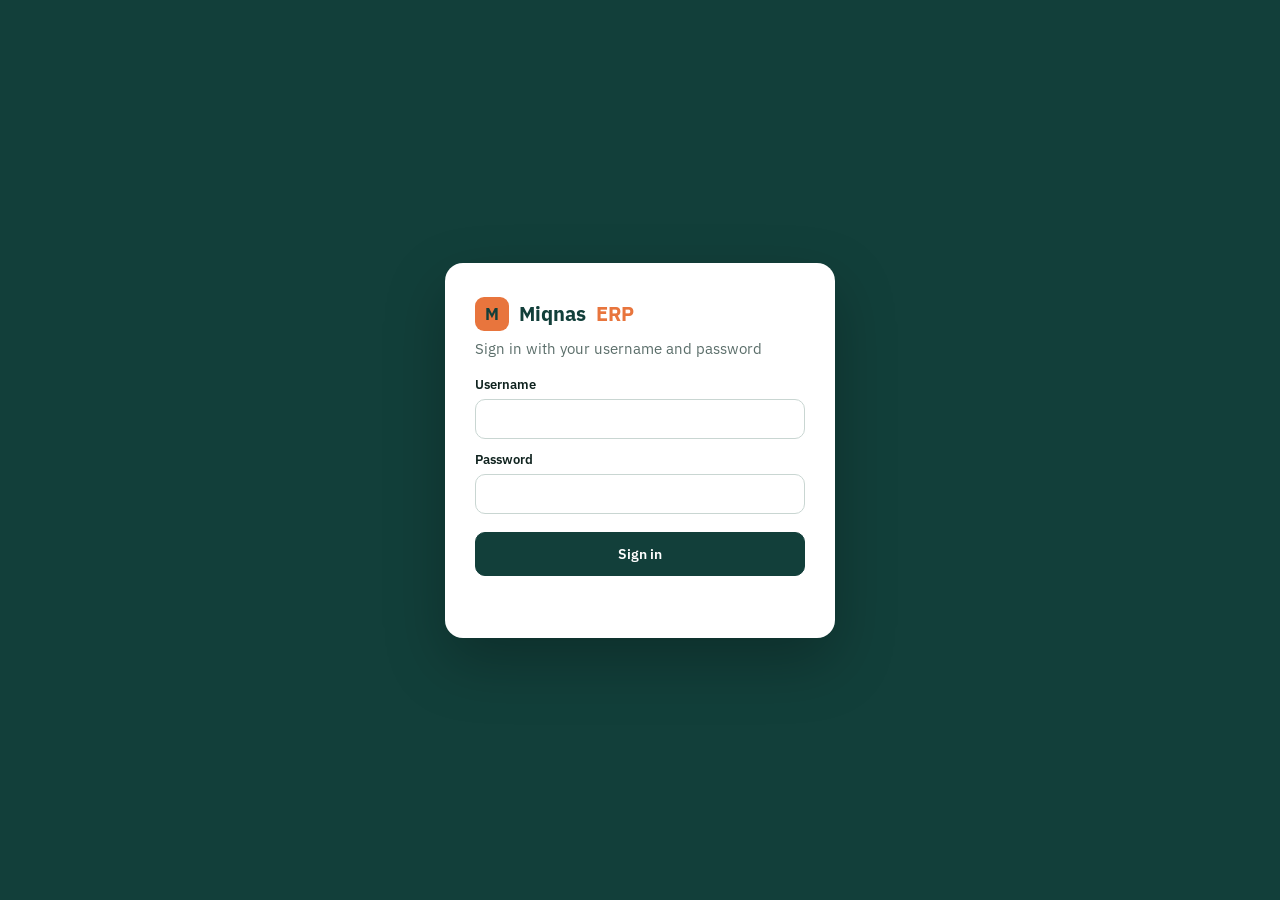
==== commit eebc252d: "Miqnas ERP: new system (moved from the test version) Co-Authored-By: Claude Opus 5.5 <noreply@anthro" ====
--- a/index.html
+++ b/index.html
@@ -2,1665 +2,91 @@
 <html lang="en" dir="ltr">
 <head>
 <meta charset="UTF-8">
-<meta name="viewport" content="width=device-width, initial-scale=1">
+<meta name="viewport" content="width=device-width, initial-scale=1, viewport-fit=cover">
+<link rel="manifest" href="manifest.webmanifest">
+<meta name="theme-color" content="#123F3A" media="(prefers-color-scheme: light)">
+<meta name="theme-color" content="#0B1311" media="(prefers-color-scheme: dark)">
+<meta name="apple-mobile-web-app-capable" content="yes">
+<meta name="mobile-web-app-capable" content="yes">
+<meta name="apple-mobile-web-app-status-bar-style" content="black-translucent">
+<meta name="apple-mobile-web-app-title" content="Miqnas">
+<link rel="apple-touch-icon" href="icons/apple-touch-icon.png">
+<link rel="icon" type="image/png" sizes="192x192" href="icons/icon-192.png">
 <title>Miqnas ERP</title>
 <link rel="preconnect" href="https://fonts.googleapis.com">
-<link href="https://fonts.googleapis.com/css2?family=IBM+Plex+Sans+Arabic:wght@400;500;600;700&family=Readex+Pro:wght@500;600&display=swap" rel="stylesheet">
-<style>
-:root{
-  --bg:#F3F7F6; --card:#ffffff; --ink:#0F2B27; --muted:#56706B; --line:#D3E2DF;
-  --brand:#123F3A; --brand2:#107366; --accent:#E8753D;
-  --ok:#1f8a4c; --okbg:#e6f4ec; --bad:#c0392b; --badbg:#fbeaea; --warn:#b7791f; --warnbg:#fdf3e1;
-  --r:14px;
-}
-*{box-sizing:border-box}
-body{margin:0;background:var(--bg);color:var(--ink);font-family:'IBM Plex Sans Arabic',system-ui,sans-serif;font-size:15px}
-button,input,select{font:inherit}
-.hidden{display:none!important}
-
-/* login */
-.login-wrap{min-height:100vh;display:grid;place-items:center;padding:16px;background:linear-gradient(160deg,var(--brand) 0%,#0a2a2b 100%)}
-.login{background:var(--card);border-radius:20px;padding:32px 28px;width:100%;max-width:380px;box-shadow:0 20px 60px rgba(0,0,0,.25)}
-.logo{font-weight:700;font-size:24px;color:var(--brand);letter-spacing:.5px}
-.logo span{color:var(--accent)}
-.login p{color:var(--muted);margin:6px 0 22px}
-label{display:block;font-size:13px;color:var(--muted);margin:12px 0 6px}
-input,select{width:100%;padding:11px 12px;border:1px solid var(--line);border-radius:10px;background:#fff;color:var(--ink)}
-input:focus,select:focus{outline:2px solid var(--brand2);border-color:transparent}
-.btn{border:0;border-radius:10px;padding:11px 18px;cursor:pointer;font-weight:600;background:var(--brand);color:#fff}
-.btn:hover{background:var(--brand2)}
-.btn:disabled{opacity:.55;cursor:default}
-.btn.ghost{background:transparent;color:var(--brand);border:1px solid var(--line)}
-.btn.ghost:hover{background:#eef3f2}
-.btn.small{padding:7px 12px;font-size:13px}
-.btn.full{width:100%;margin-top:20px}
-.err{color:var(--bad);font-size:13px;min-height:18px;margin-top:10px}
-
-/* app */
-header{background:var(--brand);color:#fff;position:sticky;top:0;z-index:5}
-.hbar{max-width:1200px;margin:0 auto;padding:12px 16px;display:flex;align-items:center;gap:12px}
-header .logo{color:#fff;font-size:20px;font-family:"Readex Pro","IBM Plex Sans Arabic",sans-serif}
-header{border-bottom:3px solid var(--accent)}
-.spacer{flex:1}
-.who{font-size:14px;text-align:right;line-height:1.3}
-.who small{opacity:.75;display:block}
-.hbtn{background:rgba(255,255,255,.12);color:#fff;border:0;border-radius:9px;padding:7px 11px;cursor:pointer;font-size:13px}
-.hbtn:hover{background:rgba(255,255,255,.22)}
-#nav{max-width:1200px;margin:0 auto;padding:0 12px;display:flex;gap:4px;overflow-x:auto}
-#nav button{background:none;border:0;color:rgba(255,255,255,.72);padding:10px 12px;cursor:pointer;border-bottom:3px solid transparent;white-space:nowrap;font-weight:500}
-#nav button.on{color:#fff;border-bottom-color:var(--accent)}
-#nav button.soon{opacity:.45;cursor:default}
-#nav button.soon:after{content:" · soon";font-size:11px}
-main{max-width:1200px;margin:0 auto;padding:20px 16px 60px}
-.card{background:var(--card);border:1px solid var(--line);border-radius:var(--r);padding:18px}
-h2{font-size:19px;margin:0 0 14px}
-h3{font-size:16px;margin:0 0 10px}
-.muted{color:var(--muted)}
-.row{display:flex;gap:12px;flex-wrap:wrap;align-items:end}
-.row>div{flex:1;min-width:150px}
-.grid{display:grid;gap:14px}
-.kpis{grid-template-columns:repeat(auto-fit,minmax(160px,1fr));margin-bottom:16px}
-.kpi{background:var(--card);border:1px solid var(--line);border-radius:var(--r);padding:14px 16px}
-.kpi b{display:block;font-size:26px;color:var(--brand)}
-.kpi span{color:var(--muted);font-size:13px}
-.tbl-wrap{overflow-x:auto;border:1px solid var(--line);border-radius:var(--r);background:var(--card)}
-table{width:100%;border-collapse:collapse;min-width:640px}
-th,td{padding:10px 12px;text-align:left;border-bottom:1px solid var(--line);font-size:14px;white-space:nowrap}
-th{background:#f0f4f3;color:var(--muted);font-weight:600;font-size:13px}
-tr:last-child td{border-bottom:0}
-.pill{display:inline-block;padding:3px 10px;border-radius:99px;font-size:12px;font-weight:600}
-.p-in{background:var(--okbg);color:var(--ok)}
-.p-out{background:#eef1f0;color:var(--muted)}
-.p-absent{background:var(--warnbg);color:var(--warn)}
-.p-bad{background:var(--badbg);color:var(--bad)}
-
-/* clock */
-.clock{max-width:560px;margin:0 auto;text-align:center;padding:30px 22px}
-.big-time{font-size:46px;font-weight:700;color:var(--brand);font-variant-numeric:tabular-nums;margin:8px 0}
-.state{font-size:15px;margin-bottom:6px}
-.clock .btn{font-size:18px;padding:15px 34px;margin-top:16px;border-radius:14px}
-.btn.out{background:var(--bad)}
-.btn.out:hover{background:#a5301f}
-.share-ok{margin-top:16px;padding:10px 14px;border-radius:10px;background:var(--okbg);color:var(--ok);font-size:14px}
-.notice{margin-top:16px;padding:12px 14px;border-radius:10px;background:#f0f4f3;color:var(--muted);font-size:13px;text-align:right;line-height:1.8}
-.alarm{position:fixed;inset:0;background:rgba(15,25,25,.78);z-index:50;display:grid;place-items:center;padding:16px}
-.alarm .card{max-width:440px;text-align:center;border-top:5px solid var(--bad)}
-.alarm h2{color:var(--bad)}
-
-/* shots */
-.shots{display:grid;grid-template-columns:repeat(auto-fill,minmax(200px,1fr));gap:12px;margin-top:14px}
-.shot{background:var(--card);border:1px solid var(--line);border-radius:12px;overflow:hidden;cursor:pointer}
-.shot img{width:100%;aspect-ratio:16/10;object-fit:cover;display:block;background:#dde4e2}
-.shot div{padding:7px 10px;font-size:13px;display:flex;justify-content:space-between;color:var(--muted)}
-.events{display:flex;flex-wrap:wrap;gap:8px;margin-top:10px}
-.ev{font-size:12px;padding:4px 10px;border-radius:99px;background:#f0f4f3}
-.ev.stop{background:var(--badbg);color:var(--bad)}
-
-/* modal */
-.modal{position:fixed;inset:0;background:rgba(10,20,20,.6);z-index:40;display:grid;place-items:center;padding:16px}
-.modal .card{width:100%;max-width:460px;max-height:90vh;overflow:auto}
-.modal.img .card{max-width:1100px;padding:10px}
-.modal.img img{width:100%;display:block;border-radius:8px}
-.mfoot{display:flex;gap:8px;justify-content:flex-start;margin-top:18px}
-.check{display:flex;align-items:center;gap:8px;margin-top:14px}
-.check input{width:auto}
-.pw{font-size:22px;font-weight:700;letter-spacing:2px;background:#f0f4f3;border-radius:10px;padding:12px;text-align:center;margin:10px 0;direction:ltr}
-.toast{position:fixed;bottom:18px;left:50%;transform:translateX(-50%);background:var(--ink);color:#fff;padding:10px 18px;border-radius:10px;z-index:60;font-size:14px}
-.loading{padding:30px;text-align:center;color:var(--muted)}
-#cap{position:fixed;left:-10000px;top:0;width:2px;height:2px;opacity:0}
-@media (max-width:600px){ .who{display:none} .big-time{font-size:38px} }
-
-/* ===== المشاريع والتاسكات ===== */
-.en{direction:ltr;text-align:left}
-.en th,.en td{text-align:left}
-.en input,.en select{direction:ltr}
-.en #pf_client{direction:rtl;text-align:left}
-.p-prog{background:#e3eefc;color:#1d4f91}
-.p-run{background:#fde9dc;color:#b4511c}
-.p-na{background:transparent;color:var(--muted);border:1px dashed var(--line)}
-.p-lock{background:#eef1f0;color:var(--muted)}
-.pbar{flex:1;height:7px;background:var(--line);border-radius:99px;overflow:hidden;min-width:60px}
-.pbar>i{display:block;height:100%;background:var(--brand2);border-radius:99px}
-tr.clk{cursor:pointer} tr.clk:hover td{background:#f0f6f4}
-.flt{display:flex;gap:6px;flex-wrap:wrap;margin-bottom:12px}
-.flt button{border:1px solid var(--line);background:var(--card);border-radius:99px;padding:5px 14px;cursor:pointer;color:var(--muted);font-size:14px}
-.flt button span{font-size:12px;opacity:.8}
-.flt button.on{background:var(--brand);border-color:var(--brand);color:#fff}
-.runlist{display:grid;gap:6px}
-.runit{display:flex;gap:8px;align-items:baseline;flex-wrap:wrap;font-size:14px}
-.runit .ttime{margin-inline-start:auto}
-.phead{display:grid;gap:14px;margin-top:10px;border-top:4px solid var(--accent)}
-.pmeta,.pteam{display:flex;flex-wrap:wrap;gap:8px 22px;font-size:14px}
-.pmeta b,.pteam b{color:var(--muted);font-weight:500;margin-inline-end:6px}
-.pteam{border-top:1px dashed var(--line);padding-top:12px}
-.links{display:flex;flex-wrap:wrap;gap:8px}
-.links.sm{margin-bottom:8px}
-.lnk{display:flex;flex-direction:column;border:1px solid var(--line);border-radius:10px;padding:7px 12px;text-decoration:none;color:var(--ink);background:#f7faf9;font-size:13px}
-.lnk:hover{border-color:var(--brand2)}
-.lnk b{color:var(--brand2)} .lnk span{color:var(--muted);font-size:12px}
-.tgroup{margin-top:14px;padding:6px 18px 10px}
-.tghead{display:flex;align-items:baseline;gap:10px;flex-wrap:wrap;padding:10px 0;border-bottom:1px solid var(--line)}
-.trow{display:flex;gap:12px;justify-content:space-between;align-items:center;padding:11px 0;border-bottom:1px solid var(--line);flex-wrap:wrap}
-.trow:last-child{border-bottom:0}
-.trow.na{opacity:.5}
-.trow.locked .tt{color:var(--muted)}
-.trow.running{background:linear-gradient(90deg,transparent,#fdf1e8);margin:0 -18px;padding-inline:18px}
-.trow.done .tt{text-decoration:line-through;text-decoration-color:var(--line);color:var(--muted)}
-.tmain{flex:1;min-width:220px;display:grid;gap:5px}
-.tt{font-weight:600;font-size:14.5px}
-.twait{font-size:12.5px;color:var(--muted)}
-.tlink{display:flex;align-items:center;gap:8px;flex-wrap:wrap;font-size:13px}
-.tlink>span:first-child{color:var(--muted)}
-.tlink input{flex:1;min-width:180px;max-width:420px;padding:6px 10px;font-size:13px}
-.tlink a{color:var(--brand2);overflow-wrap:anywhere}
-.tside{display:flex;align-items:center;gap:8px;flex-wrap:wrap}
-.ttime{font-variant-numeric:tabular-nums;font-size:13px;color:var(--muted);min-width:64px;text-align:center}
-.tb{border:1px solid var(--line);background:var(--card);border-radius:8px;padding:6px 12px;cursor:pointer;font-size:13px;font-weight:600}
-.tb.play{background:var(--brand2);border-color:var(--brand2);color:#fff}
-.tb.pause{background:var(--accent);border-color:var(--accent);color:#fff}
-.tb.ok{color:var(--ok);border-color:#bfe1cc}
-.tb.ghost{color:var(--muted)}
-.tb:hover{filter:brightness(.96)}
-.tstat{width:auto;padding:6px 30px 6px 10px;font-size:13px;font-weight:600;border-radius:8px;cursor:pointer}
-.tstat.p-out{background:#eef1f0;color:#40514e;border-color:#d9e2df}
-.tstat.p-prog{background:#e3eefc;color:#1d4f91;border-color:#c5d9f5}
-.tstat.p-in{background:#e6f4ec;color:#1f8a4c;border-color:#bfe1cc}
-.tstat:disabled{opacity:.6;cursor:not-allowed}
-.tsep{width:1px;height:24px;background:var(--line);margin:0 4px}
-.pform h3{margin:22px 0 4px;color:var(--brand2)}
-.pfgrid{display:grid;grid-template-columns:repeat(auto-fill,minmax(230px,1fr));gap:4px 16px}
-.psel{display:flex;align-items:center;gap:10px;margin:0 0 4px}
-.psel label{margin:0;font-weight:600;color:var(--ink);font-size:14px}
-.psel select{max-width:460px;font-weight:600}
-.pfsec{background:#f7faf9;border:1px dashed var(--line);border-radius:12px;padding:4px 14px 12px}
-@media (max-width:600px){ .tgroup{padding:6px 12px 10px} .trow.running{margin:0 -12px;padding-inline:12px} }
-
-/* ===== البريفات ===== */
-.bapp{
-  --bg:#F3F7F6; --surface:#FFFFFF; --ink:#0F2B27; --muted:#56706B; --line:#D3E2DF;
-  --accent:#107366; --accent-ink:#FFFFFF; --accent-soft:#E5F1EF;
-  --warn:#B4511C; --warn-soft:#FCEBDF; --done:#107366; --done-soft:#E1F0ED; --danger:#B3261E;
-  --brand-deep:#123F3A; --brand-orange:#E8753D; --sand:#D8C7A3;
-  --f-display:"Readex Pro","IBM Plex Sans Arabic",Tahoma,sans-serif;
-  --f-body:"IBM Plex Sans Arabic",Tahoma,"Segoe UI",sans-serif;
-  --r:10px; --logo-bg:#FFFFFF; --field:#F7F2E8; --warn-line:#F0B48F;
-}
-.bapp{color:var(--ink);font-family:var(--f-body);font-size:15px;line-height:1.6;direction:rtl}
-.bapp .wrap{max-width:900px;margin:0 auto;padding-inline:16px;padding-block:20px 80px}
-.bapp h1,.bapp h2,.bapp h3{font-family:var(--f-display);font-weight:600;margin:0;text-wrap:balance}
-.bapp button{font:inherit;cursor:pointer}
-.bapp :focus-visible{outline:2px solid var(--accent);outline-offset:2px}
-.bapp .muted{color:var(--muted)}
-.bapp .btn{border:1px solid var(--line);background:var(--surface);color:var(--ink);border-radius:8px;padding:8px 14px;font-weight:500;display:inline-flex;align-items:center;gap:6px}
-.bapp .btn:hover{border-color:var(--accent)}
-.bapp .btn.primary{background:var(--accent);color:var(--accent-ink);border-color:var(--accent)}
-.bapp .btn.ghost{background:transparent;border-color:transparent;color:var(--muted)}
-.bapp .btn.ghost:hover{color:var(--ink)}
-.bapp .btn.danger{color:var(--danger)}
-.bapp .btn:disabled{opacity:.5;cursor:default}
-.bapp .topbar{display:flex;align-items:center;justify-content:space-between;gap:12px;flex-wrap:wrap;margin-bottom:20px}
-.bapp .brand{display:flex;flex-direction:column;gap:2px}
-.bapp .brand small{color:var(--muted);font-size:13px}
-.bapp .pill{display:inline-block;font-size:12px;font-weight:600;border-radius:999px;padding:2px 10px;white-space:nowrap}
-.bapp .pill.draft{background:var(--warn-soft);color:var(--warn)}
-.bapp .pill.done{background:var(--done-soft);color:var(--done)}
-.bapp .bar{height:6px;background:var(--line);border-radius:99px;overflow:hidden}
-.bapp .bar>i{display:block;height:100%;background:var(--accent);border-radius:99px;transition:width .3s}
-@media (prefers-reduced-motion:reduce){.bapp .bar>i{transition:none}}
-.bapp .note{background:var(--surface);border:1px dashed var(--line);border-radius:var(--r);padding:28px 20px;text-align:center;color:var(--muted)}
-.bapp .tools{display:flex;gap:10px;flex-wrap:wrap;margin-bottom:12px}
-.bapp .tools input{flex:1;min-width:0}
-.bapp .ledger{background:var(--surface);border:1px solid var(--line);border-radius:var(--r);overflow:hidden}
-.bapp .row{display:grid;grid-template-columns:minmax(0,2fr) minmax(0,1.2fr) 110px 120px;gap:12px;align-items:center;padding:12px 16px;border-top:1px solid var(--line);width:100%;text-align:start;background:none;border-inline:0;border-bottom:0;color:inherit}
-.bapp .row:first-child{border-top:0}
-.bapp .row.head{font-size:12px;color:var(--muted);font-weight:600;background:var(--bg)}
-.bapp button.row:hover{background:var(--accent-soft)}
-.bapp .row .t{font-weight:600}
-.bapp .row .s{font-size:13px;color:var(--muted)}
-.bapp .row .p{display:flex;flex-direction:column;gap:4px;font-size:12px;color:var(--muted);font-variant-numeric:tabular-nums}
-@media (max-width:640px){.bapp .row{grid-template-columns:minmax(0,1fr) auto}
-.bapp .row .c3,.bapp .row .c2{display:none}
-.bapp .row.head{display:none}}
-.bapp .sticky{position:sticky;top:env(safe-area-inset-top,0px);z-index:5;background:var(--bg);padding-block:10px;margin-bottom:8px;border-bottom:1px solid var(--line)}
-.bapp .progline{display:flex;align-items:center;gap:12px;margin-bottom:10px}
-.bapp .progline .bar{flex:1}
-.bapp .progline b{font-variant-numeric:tabular-nums;font-size:13px;min-width:3.5em}
-.bapp .rail{display:flex;gap:6px;overflow-x:auto;padding-bottom:2px;scrollbar-width:thin}
-.bapp .rail button{flex:none;border:1px solid var(--line);background:var(--surface);color:var(--muted);border-radius:999px;padding:4px 12px;font-size:13px}
-.bapp .rail button.full{color:var(--done);border-color:var(--done)}
-.bapp .rail button:hover{color:var(--ink);border-color:var(--accent)}
-.bapp .sec{margin-top:28px;scroll-margin-top:120px}
-.bapp .sec-h{display:flex;align-items:baseline;gap:10px;margin-bottom:10px;flex-wrap:wrap}
-.bapp .sec-h h2{font-size:19px}
-.bapp .sec-h .grp{font-size:12px;color:var(--accent);font-weight:600;letter-spacing:.02em}
-.bapp .sec-h .cnt{margin-inline-start:auto;font-size:12px;color:var(--muted);font-variant-numeric:tabular-nums}
-.bapp .card{background:var(--surface);border:1px solid var(--line);border-radius:var(--r)}
-.bapp .q{display:grid;grid-template-columns:minmax(0,1fr) minmax(0,1.35fr);gap:8px 20px;padding:14px 16px;border-top:1px solid var(--line)}
-.bapp .q:first-child{border-top:0}
-.bapp .q.cond{background:var(--accent-soft)}
-.bapp .q label.l{font-weight:600;font-size:14px}
-.bapp .q .h{font-size:12.5px;color:var(--muted);margin-top:2px;white-space:pre-line}
-.bapp .q .a{min-width:0}
-.bapp .q.empty .a input,.bapp .q.empty .a textarea,.bapp .q.empty .a select{border-color:var(--warn-line)}
-@media (max-width:640px){.bapp .q{grid-template-columns:minmax(0,1fr)}}
-.bapp select,.bapp input[type=text],.bapp input[type=url],.bapp input[type=number],.bapp input[type=date],.bapp input[type=search],.bapp textarea{width:100%;font:inherit;color:var(--ink);background:var(--bg);border:1px solid var(--line);border-radius:8px;padding:8px 10px}
-.bapp textarea{resize:vertical;min-height:64px}
-.bapp select:focus,.bapp input:focus,.bapp textarea:focus{outline:none;border-color:var(--accent);background:var(--surface)}
-.bapp input[dir=ltr]{text-align:left}
-.bapp .seg{display:flex;flex-wrap:wrap;gap:6px}
-.bapp .seg button{border:1px solid var(--line);background:var(--bg);color:var(--ink);border-radius:8px;padding:6px 14px;font-size:14px}
-.bapp .seg button[aria-pressed=true]{background:var(--accent);border-color:var(--accent);color:var(--accent-ink)}
-.bapp .checks{display:grid;grid-template-columns:repeat(auto-fill,minmax(190px,1fr));gap:8px;padding:14px 16px}
-.bapp .chk{display:flex;align-items:center;gap:10px;border:1px solid var(--line);border-radius:8px;padding:9px 12px;background:var(--bg);font-size:14px;cursor:pointer}
-.bapp .chk input{accent-color:var(--accent);width:17px;height:17px;flex:none}
-.bapp .chk.on{border-color:var(--accent);background:var(--accent-soft)}
-.bapp .formfoot{display:flex;gap:10px;flex-wrap:wrap;align-items:center;margin-top:28px}
-.bapp .saved{font-size:13px;color:var(--muted)}
-.bapp .logo-tile{flex:none;background:var(--logo-bg);border:1px solid var(--line);border-radius:12px;display:grid;place-items:center;overflow:hidden}
-.bapp .logo-tile img{width:100%;height:100%;object-fit:contain;padding:8%}
-.bapp .vtitle{display:flex;gap:16px;align-items:center}
-.bapp .vtitle .logo-tile{width:84px;height:84px}
-.bapp .vtitle .tt{display:flex;gap:10px;align-items:center;flex-wrap:wrap;min-width:0}
-.bapp .thumb{width:34px;height:34px;border-radius:8px}
-.bapp .storecell{display:flex;gap:10px;align-items:center;min-width:0}
-.bapp .logo-pick{display:flex;gap:14px;align-items:center;flex-wrap:wrap;margin-top:12px}
-.bapp .logo-pick .logo-tile{width:72px;height:72px}
-.bapp .logo-drop{display:flex;align-items:center;gap:12px;border:1.5px dashed var(--line);border-radius:12px;padding:12px 16px;color:var(--muted);cursor:pointer;background:var(--surface)}
-.bapp .logo-drop:hover,.bapp .logo-drop.over{border-color:var(--accent);color:var(--ink)}
-.bapp .logo-drop .plus{width:44px;height:44px;border-radius:10px;background:var(--accent-soft);color:var(--accent);display:grid;place-items:center;font-size:22px;flex:none}
-@media (max-width:640px){.bapp .vtitle .logo-tile{width:64px;height:64px}}
-.pdfwrap{position:fixed;top:0;left:0;width:0;height:0;overflow:hidden;pointer-events:none}
-.bapp .pdf-dark{--bg:#0B2420;--surface:#123F3A;--ink:#EAF3F1;--muted:#A3BDB8;--line:#22564F;--accent:#4FB8A8;--accent-ink:#06201C;--accent-soft:#17514A;--warn:#F2A47C;--warn-soft:#3B2A1F;--warn-line:#7A4A2E;--field:#0E302B;--done:#6CCBBB;--done-soft:#164C45;--danger:#F08A80;--brand-deep:#0B2420;--brand-orange:#EE8857;--sand:#D8C7A3;color-scheme:dark}
-.bapp .pdf-light{--field:#F3F6F4;--bg:#FFFFFF;--surface:#FFFFFF;--ink:#16231F;--muted:#5E6B66;--line:#DCE3DF;--accent:#0F6B57;--accent-ink:#FFFFFF;--accent-soft:#E2EFEA;--warn:#9A6516;--warn-soft:#FBF0DC;--done:#2C7A4B;--done-soft:#E3F2E8;color-scheme:light}
-.bapp .pdfdoc{width:794px;padding:4px 40px 24px;background:var(--bg);color:var(--ink);direction:rtl;font-family:var(--f-body);font-size:14px;line-height:1.6}
-.bapp .pdfdoc .pdf-top{display:flex;justify-content:space-between;color:var(--muted);font-size:12px;padding-bottom:12px}
-.bapp .pdfdoc .sec-h .cnt,.bapp .pdfdoc .vhead .pill,.bapp .pdfdoc .vhead .m-prog,.bapp .pdfdoc .vhead .bar{display:none}
-.bapp .pdfdoc .vq{grid-template-columns:minmax(0,1fr) minmax(0,1.6fr)}
-.bapp .pdfdoc .vtitle .logo-tile{width:84px;height:84px}
-.bapp .credf{display:grid;grid-template-columns:repeat(auto-fit,minmax(150px,1fr));gap:8px}
-.bapp .cred{display:grid;gap:4px}
-.bapp .credr{display:flex;align-items:center;gap:8px;flex-wrap:wrap;min-width:0}
-.bapp .credk{font-size:12px;color:var(--muted);min-width:3.6em}
-.bapp .credv{font-family:ui-monospace,"SF Mono",Menlo,Consolas,monospace;font-size:14px;overflow-wrap:anywhere;min-width:0}
-.bapp .mini{border:1px solid var(--line);background:var(--bg);color:var(--muted);border-radius:6px;padding:1px 8px;font-size:12px}
-.bapp .mini:hover{color:var(--ink);border-color:var(--accent)}
-.bapp .none{color:var(--muted);opacity:.6}
-.bapp .accgrid{display:grid;grid-template-columns:repeat(auto-fill,minmax(260px,1fr));gap:12px;padding:14px}
-.bapp .acc{border:1px solid var(--line);border-radius:12px;padding:12px 14px 14px;display:grid;gap:10px;background:var(--surface);min-width:0}
-.bapp .acc-h{display:flex;align-items:center;gap:10px;padding-bottom:8px;border-bottom:1px solid var(--line)}
-.bapp .acc-h b{font-family:var(--f-display);font-weight:600;font-size:15px}
-.bapp .acc-ic{width:34px;height:34px;border-radius:10px;background:var(--accent);color:var(--accent-ink);display:grid;place-items:center;font-family:var(--f-display);font-weight:600;font-size:16px;flex:none}
-.bapp .acc-ic.sm{font-size:11px;letter-spacing:.02em}
-.bapp .acc-f{display:grid;gap:4px;min-width:0}
-.bapp .acc-k{display:inline-flex;align-items:center;gap:5px;font-size:11.5px;color:var(--muted);font-weight:500}
-.bapp .acc-v{display:flex;align-items:center;gap:4px;background:var(--field);border:1px solid var(--line);border-radius:8px;padding:6px 6px 6px 10px;min-width:0}
-.bapp .acc-v .credv{flex:1;min-width:0;text-align:left;overflow-wrap:anywhere;font-size:13.5px;letter-spacing:.01em}
-.bapp .ib{flex:none;width:28px;height:28px;display:grid;place-items:center;border:0;background:transparent;color:var(--muted);border-radius:6px}
-.bapp .ib:hover{background:var(--surface);color:var(--accent)}
-.bapp .ib.on{color:var(--accent)}
-.bapp .pdfdoc .accgrid{grid-template-columns:1fr 1fr}
-.bapp .vsec{margin-top:30px}
-.bapp .vsec .sec-h{background:var(--accent-soft);border:1px solid var(--line);border-bottom:0;border-radius:12px 12px 0 0;padding:13px 18px;margin:0;align-items:center}
-.bapp .vsec .sec-h h2{font-size:17px;color:var(--ink);display:flex;align-items:center;gap:10px}
-.bapp .vsec .sec-h h2::before{content:"";width:8px;height:8px;border-radius:50%;background:var(--accent);flex:none}
-.bapp .vsec .sec-h .grp,.bapp .vsec .sec-h .cnt{display:none}
-.bapp .vsec>.card{border-radius:0 0 12px 12px}
-.bapp .grp-band{margin-top:40px;display:flex;align-items:center;gap:14px;color:var(--accent);font-family:var(--f-display);font-weight:600;font-size:21px;letter-spacing:.01em}
-.bapp .grp-band::after{content:"";flex:1;height:1px;background:var(--line)}
-.bapp .vsec.sub{margin-top:14px}
-.bapp .vsec.sub .sec-h{background:var(--surface);padding:11px 18px}
-.bapp .vsec.sub .sec-h h2{font-size:15px;color:var(--accent)}
-.bapp .vsec.sub .sec-h h2::before{width:6px;height:6px;background:transparent;border:1.5px solid var(--accent)}
-.bapp .vsec.sub>.card{border-top:1px dashed var(--line)}
-.bapp .login{max-width:380px;margin:48px auto 0;background:var(--surface);border:1px solid var(--line);border-radius:14px;padding:28px 24px;display:grid;gap:8px}
-.bapp .login h1{font-size:22px;margin-bottom:2px}
-.bapp .login p{margin:0 0 10px}
-.bapp .login label{font-size:13px;font-weight:600;margin-top:6px}
-.bapp .login .btn.primary{justify-content:center;margin-top:12px;padding:10px}
-.bapp .login .err{background:var(--warn-soft);color:var(--warn);border-radius:8px;padding:8px 12px;font-size:14px}
-.bapp .login .ok{background:var(--done-soft);color:var(--done);border-radius:8px;padding:8px 12px;font-size:14px}
-.bapp input[type=password]{width:100%;font:inherit;color:var(--ink);background:var(--bg);border:1px solid var(--line);border-radius:8px;padding:8px 10px}
-.bapp .userbar{display:flex;justify-content:space-between;align-items:center;gap:10px;flex-wrap:wrap;font-size:14px;padding-bottom:12px;margin-bottom:12px;border-bottom:1px solid var(--line)}
-.bapp .userbar .ub-act{display:flex;gap:4px}
-.bapp .linkbox{display:flex;align-items:center;gap:10px;flex-wrap:wrap}
-.bapp .linkbox input{flex:1;min-width:0}
-.bapp .vhead{border-top:4px solid var(--brand-orange)}
-.bapp .vsec .sec-h h2::before{background:var(--brand-orange)!important}
-.bapp .vsec.sub .sec-h h2::before{background:transparent!important;border-color:var(--brand-orange)!important}
-.bapp .grp-band::after{background:linear-gradient(90deg,var(--line),var(--brand-orange))!important;height:2px!important}
-.bapp .login{border-top:4px solid var(--brand-orange)}
-.bapp .userbar b{color:var(--accent)}
-.bapp .acc-h{border-bottom-color:var(--sand)!important}
-.bapp .vhead{background:var(--surface);border:1px solid var(--line);border-radius:var(--r);padding:20px;display:grid;gap:14px}
-.bapp .vhead h1{font-size:26px}
-.bapp .meta{display:flex;flex-wrap:wrap;gap:8px 22px;font-size:14px}
-.bapp .meta span b{font-weight:500;color:var(--muted);margin-inline-end:6px}
-.bapp .actions{display:flex;gap:8px;flex-wrap:wrap}
-.bapp dl{margin:0}
-.bapp .vq{display:grid;grid-template-columns:minmax(0,1fr) minmax(0,1.6fr);gap:4px 20px;padding:11px 16px;border-top:1px solid var(--line)}
-.bapp .vq:first-child{border-top:0}
-.bapp .vq dt{color:var(--muted);font-size:14px}
-.bapp .vq dd{margin:0;white-space:pre-wrap;overflow-wrap:anywhere}
-.bapp .vq dd.none{color:var(--muted);opacity:.6}
-@media (max-width:640px){.bapp .vq{grid-template-columns:minmax(0,1fr)}}
-.bapp .tags{display:flex;flex-wrap:wrap;gap:6px}
-.bapp .tag{font-size:13px;border-radius:6px;padding:2px 10px;background:var(--done-soft);color:var(--done)}
-.bapp .tag.off{background:transparent;color:var(--muted);border:1px dashed var(--line);text-decoration:line-through;text-decoration-color:var(--line)}
-.bapp .confirm{display:flex;gap:8px;align-items:center;flex-wrap:wrap;background:var(--warn-soft);color:var(--warn);border-radius:8px;padding:8px 12px;font-size:14px}
-.bapp .toast{position:fixed;bottom:calc(20px + env(safe-area-inset-bottom,0px));inset-inline:0;margin:auto;width:max-content;max-width:calc(100% - 32px);background:var(--ink);color:var(--bg);padding:8px 16px;border-radius:8px;font-size:14px;z-index:20}
-.bapp label{display:revert;margin:0;color:inherit;font-size:inherit}
-.bapp .card{padding:0}
-.bapp input[type=checkbox]{padding:0;width:17px}
-.bapp input[type=file]{display:none}
-.bapp .btn:hover{background:var(--surface)}
-.bapp .btn.primary:hover{background:var(--accent);filter:brightness(1.08)}
-.bapp .btn.ghost:hover{background:transparent}
-.bapp .btn.small{padding:8px 14px;font-size:inherit}
-.bapp .wrap{padding-block:4px 60px}
-.bapp .row>div{flex:initial;min-width:0}
-.bapp [hidden]{display:none!important}
-.bapp .sticky{top:var(--hdr,0px)}
-.bapp .sec{scroll-margin-top:calc(var(--hdr,0px) + 120px)}
-.bapp .assign{display:grid;gap:10px;border-top:1px dashed var(--line);padding-top:14px}
-.bapp .assign .seg button{display:inline-flex;align-items:baseline;gap:2px}
-
-</style>
+<link rel="preconnect" href="https://fonts.gstatic.com" crossorigin>
+<link href="https://fonts.googleapis.com/css2?family=IBM+Plex+Sans:wght@400;500;600;700&family=IBM+Plex+Sans+Arabic:wght@400;500;600;700&family=Readex+Pro:wght@500;600&display=swap" rel="stylesheet">
+<script>
+/* النايت مود: بيتحدد قبل ما الصفحة ترسم عشان مايحصلش وميض أبيض. أول مرة بيمشي على إعداد الجهاز */
+(function(){ var t=null; try{ t=localStorage.getItem('mq_theme'); }catch(e){}
+  if(t!=='dark'&&t!=='light') t=(window.matchMedia&&matchMedia('(prefers-color-scheme: dark)').matches)?'dark':'light';
+  document.documentElement.setAttribute('data-theme',t); })();
+</script>
+<style>#ld{position:fixed;inset:0;display:grid;place-items:center;font-family:system-ui,sans-serif;color:#56706B;background:#F3F6F5}
+html[data-theme="dark"] #ld{background:#0B1311;color:#9DB0AA}</style>
 </head>
 <body>
-
-<!-- LOGIN -->
+<div id="ld">Loading...</div>
 <div id="loginView" class="login-wrap hidden">
   <form class="login" id="loginForm">
-    <div class="logo">Miqnas <span>ERP</span></div>
+    <div class="logo"><i>M</i>Miqnas <span>ERP</span></div>
     <p>Sign in with your username and password</p>
-    <label>Username</label>
-    <input id="lu" autocomplete="username" dir="ltr" required>
-    <label>Password</label>
-    <input id="lp" type="password" autocomplete="current-password" dir="ltr" required>
-    <button class="btn full" id="lbtn">Sign in</button>
+    <label for="lu">Username</label>
+    <input id="lu" autocomplete="username" autocapitalize="none" spellcheck="false" required>
+    <label for="lp">Password</label>
+    <input id="lp" type="password" autocomplete="current-password" required>
+    <button class="btn primary full" id="lbtn">Sign in</button>
     <div class="err" id="lerr"></div>
   </form>
 </div>
 
-<!-- APP -->
 <div id="appView" class="hidden">
-  <header>
-    <div class="hbar">
-      <div class="logo">Miqnas <span style="color:var(--accent)">ERP</span></div>
+  <div id="sideShade" onclick="sideOpen(false)"></div>
+  <aside id="side">
+    <div class="logo"><i>M</i>Miqnas <span>ERP</span></div>
+    <nav id="nav" aria-label="Main"></nav>
+    <div class="spacer"></div>
+    <button class="sclock hidden" id="sClock" onclick="go('clock')"></button>
+    <div class="suser" id="sUser"></div>
+  </aside>
+  <div id="shell">
+    <header id="top">
+      <button id="menuBtn" type="button" aria-label="Menu" aria-controls="side" aria-expanded="false" onclick="sideOpen(true)"><svg width="20" height="20" viewBox="0 0 24 24" fill="none" stroke="currentColor" stroke-width="2" stroke-linecap="round" aria-hidden="true"><path d="M4 6h16M4 12h16M4 18h16"/></svg></button>
+      <div class="ttl"><h1 id="pgTitle"></h1><div id="pgSub"></div></div>
       <div class="spacer"></div>
-      <div class="who"><span id="uName"></span><small id="uRole"></small></div>
-      <button class="hbtn" onclick="openPw()">Password</button>
-      <button class="hbtn" onclick="logout()">Logout</button>
-    </div>
-    <nav id="nav"></nav>
-  </header>
-  <main id="main"></main>
+      <div id="topActions"></div>
+      <button id="themeBtn" type="button" onclick="themeToggle()"></button>
+      <button id="bell" type="button" aria-label="Notifications"></button>
+      <div id="bellPanel" class="hidden"></div>
+    </header>
+    <main id="main"></main>
+  </div>
 </div>
 
-<div id="boot" class="loading">Loading...</div>
 <video id="cap" muted playsinline></video>
 <div id="modalRoot"></div>
 
-<script>
-/* ===== موديول البريفات ===== */
-
-(function(){
-
-const SITE_URL = window.ERP_SITE_URL || (location.origin + location.pathname);
-const briefLink = id => SITE_URL + "#brief=" + id;
-
-const PAY = ["تابي","تمارا","مدى","Visa","Apple Pay","Zid Pay","Salla Pay","الدفع عند الاستلام"];
-const DOCS = ["وثيقة العمل الحر","الهوية الوطنية (National ID)","شهادة الضريبة (VAT Certificate)","العنوان الوطني (National Address)","الآيبان / شهادة بنكية (IBAN)","رقم توثيق المتجر (Store Verification Phone)","السجل التجاري (CR Number)","الرقم الضريبي (VAT Number)"];
-
-const SECTIONS = [
- {id:"client", title:"بيانات العميل", items:[
-  {id:"store_name", label:"اسم المتجر", type:"text"},
-  {id:"client_name", label:"اسم العميل", type:"text"},
-  {id:"am_name", label:"اسم الأكاونت مانجر", type:"text", headerOnly:true},
-  {id:"zid_id", label:"الرقم التعريفي للمتجر على زد", type:"text", ltr:true},
-  {id:"contact_times", label:"الأوقات المناسبة للتواصل", type:"text"},
-  {id:"brief_date", label:"تاريخ البريف", type:"date"},
-  {id:"drive", label:"لينك الدرايف الخاص بالعميل", type:"url"}]},
- {id:"scope", title:"Project Scope", items:[
-  {id:"project_type", label:"نوع المشروع", type:"select", options:["نقل متجر","تحسين متجر","إنشاء متجر","نقل متجر كما هو"]},
-  {id:"current_platform", label:"المنصة الحالية", type:"text", hint:"مثال: سلة"},
-  {id:"target_platform", label:"المنصة اللي هينقل عليها", type:"text", hint:"مثال: زد"},
-  {id:"store_url", label:"لينك المتجر الحالي", type:"url"},
-  {id:"domain_owner", label:"الدومين مملوك لمين حاليًا؟", type:"text"},
-  {id:"domain_change", label:"هل هيغيّر الدومين؟", type:"yn"},
-  {id:"domain_change_details", label:"تفاصيل تغيير الدومين", type:"textarea", hint:"مثال: هيشتري دومين جديد من زد مجانًا أو من GoDaddy، ولسه ماستقرش", showIf:a=>a.domain_change==="أيوه"},
-  {id:"domain_platform", label:"الدومين على أنهي منصة؟", type:"text", hint:"اليوزر والباسورد بيتكتبوا في قسم الأكسيس."},
-  {id:"plan", label:"الباقة (Package / Plan)", type:"textarea", hint:"الباقة الحالية على المنصة، والباقة الخاصة بينا"},
-  {id:"plan_end", label:"تاريخ انتهاء باقة المنصة", type:"date", hint:"المنصة اللي بننقل منها، اشتراكها بينتهي إمتى؟"},
-  {id:"complaints", label:"أهم شكاوي العملاء والمتجر", type:"textarea", hint:"مثال: العملاء بتشتكي من عدم وجود جدول مقاسات، أو استفسارات متكررة عن المنتجات"}]},
- {id:"access", title:"الأكسيس", items:[
-  {id:"acc_salla", label:"سلة", type:"cred", optional:true},
-  {id:"acc_zid", label:"زد", type:"cred", optional:true},
-  {id:"acc_domain", label:"الدومين", type:"cred", withLink:true, optional:true},
-  {id:"acc_email", label:"الإيميل", type:"cred", optional:true},
-  {id:"acc_tabby", label:"تابي", type:"cred", optional:true},
-  {id:"acc_tamara", label:"تمارا", type:"cred", optional:true},
-  {id:"acc_other", label:"حساب تاني", type:"cred", named:true, optional:true}]},
- {id:"products", group:"Store Manager", title:"المنتجات", items:[
-  {id:"products_scope", label:"نقل المنتجات", type:"choice", options:["كل المنتجات","منتجات معينة"]},
-  {id:"products_which", label:"أنهي منتجات؟", type:"textarea", showIf:a=>a.products_scope==="منتجات معينة"},
-  {id:"same_categories", label:"هتتنقل بنفس التصنيفات؟", type:"yn"},
-  {id:"products_count", label:"عدد المنتجات", type:"text"},
-  {id:"variants", label:"خيارات ومخزون المنتجات", type:"textarea"},
-  {id:"product_notes", label:"تعليمات عن المنتجات إن وجدت", type:"textarea"},
-  {id:"hidden_products", label:"هل في منتجات مخفية؟", type:"yn"},
-  {id:"hidden_transfer", label:"المنتجات المخفية هتتنقل؟", type:"yn", showIf:a=>a.hidden_products==="أيوه"},
-  {id:"oos_transfer", label:"المنتجات الـ Out of Stock هتتنقل؟", type:"yn"}]},
- {id:"shipping", group:"Store Manager", title:"الشحن", items:[
-  {id:"shipping_cos", label:"شركات الشحن والتوصيل", type:"textarea", hint:"الشركات المشترك فيها على المنصة. لو مفيش وفي مناديب خاصة، نسأل عنهم وعن تفاصيلهم."},
-  {id:"shipping_zones", label:"المناطق المخصصة للشحن", type:"textarea"},
-  {id:"shipping_options", label:"خيارات الشحن", type:"multi", options:["شحن للعميل","استلام من الفرع"]},
-  {id:"pickup_cod", label:"الدفع عند الاستلام مفعّل مع الاستلام من الفرع؟", type:"yn", showIf:a=>(a.shipping_options||[]).includes("استلام من الفرع")},
-  {id:"branches", label:"بيانات الفروع", type:"textarea", hint:"اسم الفرع والعنوان ومواعيد الاستلام", showIf:a=>(a.shipping_options||[]).includes("استلام من الفرع")},
-  {id:"support_phone", label:"رقم دعم خدمة العملاء", type:"text", ltr:true}]},
- {id:"payment", group:"Store Manager", title:"طرق الدفع", items:[
-  {id:"payments", label:"طرق الدفع المفعّلة", type:"checks", options:PAY}]},
- {id:"docs", group:"Store Manager", title:"الوثائق الرسمية", items:[
-  {id:"documents", label:"الوثائق المستلمة", type:"checks", options:DOCS},
-  {id:"docs_drive", label:"لينك درايف مجمّع بكل الوثائق", type:"url"}]},
- {id:"side", group:"Store Manager", title:"معلومات إضافية", items:[
-  {id:"categories", label:"الأقسام الخاصة بالمتجر", type:"textarea"},
-  {id:"discount_codes", label:"أكواد الخصم", type:"textarea"},
-  {id:"blogs", label:"المدونات", type:"textarea"},
-  {id:"policies", label:"السياسات", type:"textarea"},
-  {id:"reviews", label:"آراء العملاء", type:"textarea"},
-  {id:"verify_phone", label:"رقم هاتف توثيق المتجر على زد / سلة", type:"text", ltr:true},
-  {id:"cashback", label:"هل يوجد كاش باك؟", type:"yn"},
-  {id:"cashback_details", label:"إيه هي الخصومات المطبقة؟", type:"textarea", hint:"نسبة الكاش باك وشروطه، وأي خصومات تانية شغالة", showIf:a=>a.cashback==="أيوه"},
-  {id:"offers", label:"هل في عروض مطبقة حاليًا؟", type:"yn"},
-  {id:"offers_details", label:"العروض وشروطها", type:"textarea", showIf:a=>a.offers==="أيوه"}]},
- {id:"uiux", title:"UI / UX", items:[
-  {id:"brand_story", label:"قصة البراند (Brand Story)", type:"textarea", hint:"معنى اسم المتجر والقصة من إنشائه"},
-  {id:"tone", label:"نبرة الكلام (Tone of Voice)", type:"textarea", hint:"بيخاطب أي فئة؟ والأسلوب ودّي، رسمي، ولا شبابي؟"},
-  {id:"audience", label:"الجمهور المستهدف", type:"textarea", hint:"مثال: شباب، أطفال، ستات. العمر من 16 لـ 40 سنة"},
-  {id:"identity", label:"الهوية البصرية (Brand Identity)", type:"textarea", hint:"لو عنده هوية: الألوان، اللوجو، الخطوط المستخدمة"},
-  {id:"identity_link", label:"لينك الهوية البصرية", type:"url", optional:true, hint:"اختياري. لو العميل عنده ملف هوية على درايف أو Behance أو غيره"},
-  {id:"design_style", label:"أسلوب التصميم", type:"textarea"},
-  {id:"home_page", label:"الصفحة الرئيسية", type:"textarea"},
-  {id:"banners", label:"البنرات", type:"textarea", hint:"محتاج كام بانر؟ ولأي أقسام بالظبط؟"},
-  {id:"banner_sizes", label:"مقاسات البنرات", type:"text"},
-  {id:"product_pages", label:"صفحات المنتجات", type:"textarea"},
-  {id:"competitors", label:"منافسين أو References", type:"textarea"},
-  {id:"best_sellers", label:"المنتجات الأكثر مبيعًا / اللي بنركز عليها في البنرات", type:"textarea"},
-  {id:"product_photos", label:"صور المنتجات بجودة عالية", type:"textarea"},
-  {id:"header_footer", label:"الفوتر والهيدر", type:"textarea", hint:"هل هيتضاف حاجة معينة في الفوتر أو الهيدر؟"}]},
- {id:"designer", title:"Designer", items:[
-  {id:"logo_plan", label:"اللوجو", type:"choice", options:["هيفضل زي ما هو","تحسين على الحالي","لوجو جديد"]},
-  {id:"logo_notes", label:"المطلوب في اللوجو", type:"textarea", showIf:a=>a.logo_plan&&a.logo_plan!=="هيفضل زي ما هو"},
-  {id:"colors", label:"الألوان المستخدمة", type:"textarea", hint:"لو مش هيغيّر حاجة: نفس الهوية اللي في قسم UI / UX"},
-  {id:"design_refs", label:"References", type:"textarea"}]}
-];
-
-const $ = s => document.querySelector(s);
-let app = null;
-const esc = s => String(s ?? "").replace(/[&<>"']/g, c => ({"&":"&amp;","<":"&lt;",">":"&gt;",'"':"&quot;","'":"&#39;"}[c]));
-const filled = v => Array.isArray(v) ? v.length > 0 : (v && typeof v==="object") ? Object.values(v).some(x=>String(x??"").trim()!=="") : (v !== undefined && v !== null && String(v).trim() !== "");
-const cntText = c => c.t ? `${c.d} من ${c.t}` : "اختياري";
-const visible = (it, a) => !it.showIf || it.showIf(a);
-function progress(a){
-  let t=0,d=0;
-  for (const s of SECTIONS) for (const it of s.items){ if (it.type==="checks"||!visible(it,a)) continue; if (it.optional&&!filled(a[it.id])) continue; t++; if (filled(a[it.id])) d++; }
-  return {t,d,pct:t?Math.round(d/t*100):0};
-}
-function secCount(s,a){let t=0,d=0;for(const it of s.items){if(!visible(it,a))continue;if(it.optional&&!filled(a[it.id]))continue;if(it.type==="checks"){t++;if(filled(a[it.id]))d++;continue;}t++;if(filled(a[it.id]))d++;}return {t,d};}
-const fmtDate = v => { if(!v) return ""; const d=new Date(v); return isNaN(d)?"":d.toLocaleDateString("ar-EG",{day:"numeric",month:"short",year:"numeric"}); };
-function toast(msg){ window.erpToast(msg); }
-async function copy(text){try{await navigator.clipboard.writeText(text);toast("اتنسخ");}catch(e){const ta=document.createElement("textarea");ta.value=text;document.body.appendChild(ta);ta.select();try{document.execCommand("copy");toast("اتنسخ");}catch(_){toast("ماقدرتش أنسخ، انسخ يدوي");}ta.remove();}}
-
-let me=null, myName="", canWrite=false, isAdmin=false, myRole="", seeAccess=false, teamUsers=null;
-const session="";
-let briefs=new Map(), loaded=false, route={v:"list"}, query="", amFilter="", confirmDel=false;
-let draft=null, saveTimer=null, saving=false, again=false, lastSaved=null;
-const API_MAP={listBriefs:()=>["briefList",{}],getBrief:(_,id)=>["briefGet",{id}],saveBrief:(_,brief)=>["briefSave",{brief}],deleteBrief:(_,id)=>["briefDelete",{id}],exportAll:()=>["briefExport",{}],importBriefs:(_,list)=>["briefImport",{list}]};
-function api(fn,...args){ const [a,p]=API_MAP[fn](...args); return window.erpCall(a,p); }
-const canEditB = b => !!b && (isAdmin || (myRole==="am" && b.owner===me));
-const canSeeAccess = () => myRole!=="team" || seeAccess;
-function setHash(id){ try{ history.replaceState(null,"", id ? "#brief="+id : location.pathname+location.search); }catch(e){} }
-
-function go(r){
-  if (route.v==="edit" && draft){ flush(false, draft); draft=null; }
-  route=r; confirmDel=false;
-  setHash(r.v==="view"?r.id:"");
-  if(r.v==="list") loadList();
-  render(); window.scrollTo(0,0);
-}
-
-const amOf = b => String((b.answers&&b.answers.am_name)||"").trim() || b.amName || "";
-
-function render(){
-  if (route.v==="edit") return renderForm();
-  if (route.v==="view") return renderView();
-  renderList();
-}
-
-function renderList(){
-  if(!loaded){app.innerHTML=`<div class="note">Loading briefs...</div>`;return;}
-  const q=query.trim();
-  const amList=[...new Set([...briefs.values()].map(b=>amOf(b)).filter(Boolean))].sort();
-  if(amFilter&&!amList.includes(amFilter)) amFilter="";
-  const rows=[...briefs.values()].filter(b=>(!q||(b.store+" "+b.client).includes(q))&&(!amFilter||amOf(b)===amFilter)).sort((x,y)=>(y.updatedAt||0)-(x.updatedAt||0));
-  const drafts=[...briefs.values()].filter(b=>b.status!=="done").length;
-  app.innerHTML=`
-  <div class="topbar">
-    <div class="brand"><h1>${canWrite?"Client Briefs":"My Briefs"}</h1><small>${briefs.size} briefs · ${drafts} drafts</small></div>
-    <div class="actions">${isAdmin?`<label class="btn" for="imp">Import</label><input type="file" id="imp" accept=".json,application/json" hidden>`:""}${isAdmin&&downloads&&briefs.size?`<button class="btn" id="csv">Export All</button>`:""}${canWrite?`<button class="btn primary" id="new">+ New Brief</button>`:""}</div>
-  </div>
-  ${briefs.size?`<div class="tools"><input type="search" id="q" placeholder="Search by store or client" value="${esc(query)}">${isAdmin&&amList.length>1?`<select id="amf" aria-label="Account Manager" style="width:auto;min-width:160px"><option value="">All account managers</option>${amList.map(n=>`<option value="${esc(n)}"${n===amFilter?" selected":""}>${esc(n)}</option>`).join("")}</select>`:""}</div>
-  <div class="ledger">
-    <div class="row head"><span>Store</span><span class="c2">Account Manager</span><span class="c3">Last updated</span><span>Status</span></div>
-    ${rows.map(b=>`<button class="row" data-id="${b.id}">
-      <span class="storecell">${okLogo(b.thumb||b.logo)?`<span class="logo-tile thumb"><img src="${esc(b.thumb||b.logo)}" alt=""></span>`:""}<span style="min-width:0"><div class="t">${esc(b.store||"بدون اسم")}</div><div class="s">${esc(b.client||"")}</div></span></span>
-      <span class="c2 s">${esc(amOf(b)||"—")}${(b.assigned||[]).length?`<div style="font-size:12px">${b.assigned.length} team members</div>`:""}</span>
-      <span class="c3 s">${fmtDate(b.updatedAt)}</span>
-      <span class="p"><span class="pill ${b.status==="done"?"done":"draft"}">${b.status==="done"?"Done":"Draft"}</span><span>${b.progress||0}%</span></span>
-    </button>`).join("")||`<div class="row"><span class="muted">No results</span></div>`}
-  </div>`:`<div class="note">${canWrite?`No briefs yet. Click "New Brief" to start.`:`No briefs assigned to you yet.`}</div>`}`;
-  const nb=$("#new"); if(nb) nb.onclick=newBrief;
-  const cv=$("#csv"); if(cv) cv.onclick=exportCSV;
-  const im=$("#imp"); if(im) im.onchange=e=>{ const f=e.target.files[0]; e.target.value=""; if(!f) return; const r=new FileReader();
-    r.onload=async()=>{ let list; try{ const o=JSON.parse(r.result); list=Array.isArray(o)?o:o.briefs; if(!Array.isArray(list)) throw 0; }catch(_){ toast("الملف ده مش ملف بريفات"); return; }
-      toast("بيستورد..."); try{ const n=await api("importBriefs",session,list); toast("اتستورد "+n+" بريف"); loadList(); }catch(err){ toast("ماقدرتش أستورد. "+err.message); } };
-    r.readAsText(f); };
-  const af=$("#amf"); if(af) af.onchange=e=>{amFilter=e.target.value; renderList();};
-  const qi=$("#q"); if(qi){qi.oninput=e=>{query=e.target.value;const pos=e.target.selectionStart;renderList();const n=$("#q");n.focus();n.setSelectionRange(pos,pos);};}
-  app.querySelectorAll("button.row[data-id]").forEach(b=>b.onclick=()=>go({v:"view",id:b.dataset.id}));
-}
-
-function newBrief(){
-  const id="b"+Date.now().toString(36)+Math.random().toString(36).slice(2,6);
-  const today=new Date().toISOString().slice(0,10);
-  draft={id,isNew:true,am:me,status:"draft",thumb:"",createdAt:Date.now(),answers:{brief_date:today, am_name: myRole==="am"?myName:""}};
-  route={v:"edit",id}; render(); window.scrollTo(0,0);
-}
-function editBrief(id){
-  const b=briefs.get(id); if(!b) return;
-  draft={id,logo:b.logo||"",thumb:b.thumb||"",am:b.owner||me,status:b.status||"draft",createdAt:b.createdAt||Date.now(),answers:JSON.parse(JSON.stringify(b.answers||{}))};
-  route={v:"edit",id}; render(); window.scrollTo(0,0);
-}
-
-function field(it,a){
-  const v=a[it.id], id="f_"+it.id;
-  switch(it.type){
-    case "textarea": return `<textarea id="${id}" data-k="${it.id}" rows="2">${esc(v)}</textarea>`;
-    case "url": return `<input type="url" dir="ltr" id="${id}" data-k="${it.id}" value="${esc(v)}" placeholder="https://">`;
-    case "cred": { const o=v||{}; return `<div class="credf">${it.named?`<input type="text" data-cred="${it.id}" data-part="n" value="${esc(o.n)}" placeholder="اسم المنصة" aria-label="اسم المنصة">`:""}<input type="text" dir="ltr" id="${id}" data-cred="${it.id}" data-part="u" value="${esc(o.u)}" placeholder="الإيميل أو اليوزر" aria-label="${esc(it.label)}: الإيميل أو اليوزر" autocomplete="off"><input type="text" dir="ltr" data-cred="${it.id}" data-part="p" value="${esc(o.p)}" placeholder="الباسورد" aria-label="${esc(it.label)}: الباسورد" autocomplete="off" spellcheck="false">${it.withLink?`<input type="url" dir="ltr" data-cred="${it.id}" data-part="l" value="${esc(o.l)}" placeholder="لينك منصة الدومين (اختياري)" aria-label="لينك منصة الدومين" style="grid-column:1/-1">`:""}</div>`; }
-    case "select": { const opts=[...it.options]; if(filled(v)&&!opts.includes(v)) opts.push(v);
-      return `<select id="${id}" data-k="${it.id}"><option value=""${filled(v)?"":" selected"}>اختار...</option>${opts.map(o=>`<option value="${esc(o)}"${v===o?" selected":""}>${esc(o)}</option>`).join("")}</select>`; }
-    case "number": return `<input type="number" min="0" inputmode="numeric" id="${id}" data-k="${it.id}" value="${esc(v)}">`;
-    case "date": return `<input type="date" id="${id}" data-k="${it.id}" value="${esc(v)}">`;
-    case "yn": case "choice": {
-      const opts=it.type==="yn"?["أيوه","لا"]:it.options;
-      return `<div class="seg" role="group" aria-label="${esc(it.label)}">${opts.map(o=>`<button type="button" data-one="${it.id}" data-v="${esc(o)}" aria-pressed="${v===o}">${esc(o)}</button>`).join("")}</div>`;}
-    case "multi": return `<div class="seg" role="group" aria-label="${esc(it.label)}">${it.options.map(o=>`<button type="button" data-many="${it.id}" data-v="${esc(o)}" aria-pressed="${(v||[]).includes(o)}">${esc(o)}</button>`).join("")}</div>`;
-    default: return `<input type="text" id="${id}" data-k="${it.id}" value="${esc(v)}"${it.ltr?' dir="ltr"':""}>`;
-  }
-}
-
-function renderForm(){
-  const a=draft.answers, p=progress(a);
-  app.innerHTML=`
-  <div class="topbar">
-    <button class="btn ghost" id="back">← All Briefs</button>
-    <span class="saved" id="saved">${draft.isNew?"هيتحفظ أول ما تكتب اسم المتجر":"محفوظ"}</span>
-  </div>
-  <h1 style="font-size:24px">${esc(a.store_name||"بريف جديد")}</h1>
-  <div class="logo-pick">
-    ${okLogo(draft.logo)
-      ? `<span class="logo-tile"><img src="${esc(draft.logo)}" alt="لوجو العميل"></span><label class="btn" for="logofile">Change logo</label><button type="button" class="btn ghost danger" id="logodel">Remove logo</button>`
-      : `<label class="logo-drop" id="logodrop" for="logofile"><span class="plus">+</span><span><b style="color:var(--ink);font-weight:600">لوجو العميل</b><br><span style="font-size:13px">اختياري. اسحب الصورة هنا أو اضغط تختارها</span></span></label>`}
-    <input type="file" id="logofile" accept="image/*" hidden>
-  </div>
-  <div class="sticky">
-    <div class="progline"><b id="pct">${p.pct}%</b><div class="bar"><i id="pbar" style="width:${p.pct}%"></i></div><span class="muted" style="font-size:13px" id="pcount">${p.d} من ${p.t}</span></div>
-    <nav class="rail" id="rail">${railHTML(a)}</nav>
-  </div>
-  ${SECTIONS.map(s=>sectionHTML(s,a)).join("")}
-  <div class="formfoot">
-    <button class="btn primary" id="finish">Submit Brief</button>
-    <span class="muted" style="font-size:13px">التسليم بيعلّم البريف "مكتمل" ويفتح صفحة البريف عشان تبعتها للفريق.</span>
-  </div>`;
-  $("#back").onclick=()=>go({v:"list"});
-  $("#logofile").onchange=e=>{const f=e.target.files[0]; if(f) setLogo(f);};
-  const ld=$("#logodel"); if(ld) ld.onclick=()=>{draft.logo=""; draft.thumb=""; changed(true);};
-  const dz=$("#logodrop"); if(dz){ dz.ondragover=e=>{e.preventDefault();dz.classList.add("over");}; dz.ondragleave=()=>dz.classList.remove("over"); dz.ondrop=e=>{e.preventDefault();dz.classList.remove("over");const f=e.dataTransfer.files[0]; if(f) setLogo(f);}; }
-  $("#finish").onclick=async()=>{ if(!filled(a.store_name)){toast("اكتب اسم المتجر الأول");$("#f_store_name").focus();return;} draft.status="done"; const dd=draft; draft=null; await flush(true, dd); const id=dd.id; go({v:"view",id}); };
-  bindForm();
-}
-function railHTML(a){return SECTIONS.map(s=>{const c=secCount(s,a);return `<button type="button" data-sec="${s.id}" class="${c.t&&c.d===c.t?"full":""}">${esc(s.title)} <span style="font-variant-numeric:tabular-nums">${c.t?c.d+"/"+c.t:"اختياري"}</span></button>`;}).join("");}
-function sectionHTML(s,a){
-  const c=secCount(s,a);
-  const body=s.items.filter(it=>visible(it,a)).map(it=>{
-    if(it.type==="checks"){
-      const sel=a[it.id]||[];
-      return `<div class="checks" role="group" aria-label="${esc(it.label)}">${it.options.map(o=>`<label class="chk${sel.includes(o)?" on":""}"><input type="checkbox" data-chk="${it.id}" value="${esc(o)}"${sel.includes(o)?" checked":""}>${esc(o)}</label>`).join("")}</div>`;
-    }
-    return `<div class="q${it.showIf?" cond":""}${filled(a[it.id])||it.optional?"":" empty"}" data-q="${it.id}"${it.optional?" data-opt":""}>
-      <div><label class="l" for="f_${it.id}">${esc(it.label)}</label>${it.hint?`<div class="h">${esc(it.hint)}</div>`:""}</div>
-      <div class="a">${field(it,a)}</div></div>`;
-  }).join("");
-  return `<section class="sec" id="s_${s.id}"><div class="sec-h">${s.group?`<span class="grp">${esc(s.group)}</span>`:""}<h2>${esc(s.title)}</h2><span class="cnt">${cntText(c)}</span></div><div class="card">${body}</div></section>`;
-}
-function bindForm(){
-  app.querySelectorAll("[data-k]").forEach(el=>{
-    el.oninput=()=>{ draft.answers[el.dataset.k]=el.value; const q=el.closest(".q"); if(q) q.classList.toggle("empty",!filled(el.value)&&!q.hasAttribute("data-opt")); if(el.tagName==="TEXTAREA") autosize(el); changed(false); };
-    if(el.tagName==="TEXTAREA") autosize(el);
-  });
-  app.querySelectorAll("[data-one]").forEach(b=>b.onclick=()=>{const k=b.dataset.one; draft.answers[k]=draft.answers[k]===b.dataset.v?"":b.dataset.v; changed(true);});
-  app.querySelectorAll("[data-many]").forEach(b=>b.onclick=()=>{const k=b.dataset.many, arr=[...(draft.answers[k]||[])], i=arr.indexOf(b.dataset.v); i<0?arr.push(b.dataset.v):arr.splice(i,1); draft.answers[k]=arr; changed(true);});
-  app.querySelectorAll("[data-cred]").forEach(el=>el.oninput=()=>{const k=el.dataset.cred; draft.answers[k]={...(draft.answers[k]||{}),[el.dataset.part]:el.value}; changed(false);});
-  app.querySelectorAll("[data-chk]").forEach(c=>c.onchange=()=>{const k=c.dataset.chk; const arr=[...(draft.answers[k]||[])].filter(x=>x!==c.value); if(c.checked) arr.push(c.value); draft.answers[k]=arr; c.parentElement.classList.toggle("on",c.checked); changed(false);});
-  $("#rail").onclick=e=>{const b=e.target.closest("[data-sec]"); if(b) document.getElementById("s_"+b.dataset.sec).scrollIntoView({behavior:matchMedia("(prefers-reduced-motion:reduce)").matches?"auto":"smooth"});};
-}
-function autosize(el){el.style.height="auto";el.style.height=Math.min(el.scrollHeight+2,320)+"px";}
-function changed(rerender){
-  if(rerender){const y=window.scrollY; renderForm(); window.scrollTo(0,y);}
-  else{const a=draft.answers,p=progress(a); $("#pct").textContent=p.pct+"%"; $("#pbar").style.width=p.pct+"%"; $("#pcount").textContent=`${p.d} من ${p.t}`; $("#rail").innerHTML=railHTML(a);
-    app.querySelectorAll(".sec").forEach(sec=>{const s=SECTIONS.find(x=>"s_"+x.id===sec.id);const c=secCount(s,a);sec.querySelector(".cnt").textContent=cntText(c);});}
-  clearTimeout(saveTimer); saveTimer=setTimeout(()=>flush(),1200);
-  const sv=$("#saved"); if(sv) sv.textContent="بيتحفظ...";
-}
-const okLogo = v => typeof v==="string" && /^data:image\/(png|jpeg|webp);base64,/.test(v);
-function setLogo(file){
-  if(!/^image\//.test(file.type)){toast("الملف ده مش صورة");return;}
-  const rd=new FileReader();
-  rd.onload=()=>{const img=new Image(); img.onload=()=>{
-      const max=360, k=Math.min(1,max/Math.max(img.naturalWidth||max,img.naturalHeight||max));
-      const w=Math.max(1,Math.round((img.naturalWidth||max)*k)), h=Math.max(1,Math.round((img.naturalHeight||max)*k));
-      const c=document.createElement("canvas"); c.width=w; c.height=h; c.getContext("2d").drawImage(img,0,0,w,h);
-      let url=c.toDataURL("image/png"); if(url.length>150000) url=c.toDataURL("image/webp",0.85); if(url.length>150000) url=c.toDataURL("image/jpeg",0.82);
-      if(!okLogo(url)||url.length>200000){toast("الصورة كبيرة أوي، جرّب صورة أصغر");return;}
-      const tk=Math.min(1,96/Math.max(w,h)), tc=document.createElement("canvas"); tc.width=Math.max(1,Math.round(w*tk)); tc.height=Math.max(1,Math.round(h*tk)); tc.getContext("2d").drawImage(c,0,0,tc.width,tc.height);
-      draft.logo=url; draft.thumb=tc.toDataURL("image/png"); if(draft.thumb.length>40000) draft.thumb=tc.toDataURL("image/jpeg",0.8); changed(true); };
-    img.onerror=()=>toast("ماقدرتش أفتح الصورة دي");
-    img.src=rd.result; };
-  rd.readAsDataURL(file);
-}
-function bodyOf(d){const a=d.answers,p=progress(a);return {id:d.id,status:d.status,logo:okLogo(d.logo)?d.logo:"",thumb:okLogo(d.thumb)?d.thumb:"",progress:p.pct,createdAt:d.createdAt,answers:a};}
-async function flush(force, d=draft){
-  clearTimeout(saveTimer);
-  if(!d||!me) return;
-  if(!filled(d.answers.store_name)){const sv=$("#saved"); if(sv) sv.textContent="هيتحفظ أول ما تكتب اسم المتجر"; return;}
-  if(saving){again=d;return;}
-  saving=true;
-  try{
-    const body=bodyOf(d); const r=await api("saveBrief",session,body);
-    d.isNew=false; d.am=r.owner;
-    const prev=briefs.get(d.id)||{};
-    briefs.set(d.id,{...body,id:d.id,owner:r.owner,assigned:prev.assigned||[],canEdit:true,store:String(body.answers.store_name||"").trim(),client:String(body.answers.client_name||"").trim(),amName:(briefs.get(d.id)||{}).amName||myName,updatedAt:r.updatedAt,partial:false});
-    lastSaved=new Date(); const sv=$("#saved"); if(sv&&draft===d) sv.textContent="اتحفظ "+lastSaved.toLocaleTimeString("ar-EG",{hour:"numeric",minute:"2-digit"});
-  }
-  catch(e){ const sv=$("#saved"); if(sv) sv.textContent="ماتحفظش. "+(e.message||"اتأكد من النت وجرّب تكتب تاني"); }
-  finally{ saving=false; if(again){const n=again; again=false; flush(false, n);} }
-}
-const credStr = o => { o=o||{}; const parts=[]; if(o.n) parts.push(o.n); if(o.l) parts.push("لينك: "+o.l); parts.push("يوزر: "+(o.u||"—")); parts.push("باسورد: "+(o.p||"—")); return parts.join(" | "); };
-function linkify(text){
-  const t=String(text??""), re=/(https?:\/\/[^\s<>"']+|www\.[^\s<>"']+)/gi; let out="", last=0, m;
-  while((m=re.exec(t))){
-    let url=m[0]; const trail=(url.match(/[.,،;:!?)\]}"'»]+$/)||[""])[0]; if(trail) url=url.slice(0,-trail.length);
-    out+=esc(t.slice(last,m.index));
-    const href=/^www\./i.test(url)?"https://"+url:url;
-    out+=`<a href="${esc(href)}" target="_blank" rel="noopener" dir="ltr" style="color:var(--accent)">${esc(url)}</a>`+esc(trail);
-    last=m.index+m[0].length;
-  }
-  return out+esc(t.slice(last));
-}
-const ICO={
-  copy:'<svg viewBox="0 0 24 24" width="15" height="15" fill="none" stroke="currentColor" stroke-width="2" stroke-linecap="round" stroke-linejoin="round" aria-hidden="true"><rect x="9" y="9" width="12" height="12" rx="2"/><path d="M5 15H4a1 1 0 0 1-1-1V4a1 1 0 0 1 1-1h10a1 1 0 0 1 1 1v1"/></svg>',
-  eye:'<svg viewBox="0 0 24 24" width="15" height="15" fill="none" stroke="currentColor" stroke-width="2" stroke-linecap="round" stroke-linejoin="round" aria-hidden="true"><path d="M2 12s3.6-7 10-7 10 7 10 7-3.6 7-10 7S2 12 2 12z"/><circle cx="12" cy="12" r="3"/></svg>',
-  user:'<svg viewBox="0 0 24 24" width="13" height="13" fill="none" stroke="currentColor" stroke-width="2" stroke-linecap="round" aria-hidden="true"><circle cx="12" cy="8" r="4"/><path d="M4 21c1.5-4 4.5-6 8-6s6.5 2 8 6"/></svg>',
-  link:'<svg viewBox="0 0 24 24" width="13" height="13" fill="none" stroke="currentColor" stroke-width="2" stroke-linecap="round" aria-hidden="true"><path d="M10 14a5 5 0 0 0 7 0l3-3a5 5 0 0 0-7-7l-1 1"/><path d="M14 10a5 5 0 0 0-7 0l-3 3a5 5 0 0 0 7 7l1-1"/></svg>',
-  lock:'<svg viewBox="0 0 24 24" width="13" height="13" fill="none" stroke="currentColor" stroke-width="2" stroke-linecap="round" aria-hidden="true"><rect x="4" y="11" width="16" height="10" rx="2"/><path d="M8 11V7a4 4 0 0 1 8 0v4"/></svg>'};
-function accLink(l,pdf){
-  const href=/^https?:\/\//i.test(l)?l:"https://"+l.replace(/^\/+/,"");
-  return `<div class="acc-f"><span class="acc-k">${ICO.link}لينك تسجيل الدخول</span><div class="acc-v" dir="ltr"><a class="credv" href="${esc(href)}" target="_blank" rel="noopener" style="color:var(--accent)">${esc(l)}</a>${pdf?"":`<button type="button" class="ib" data-copyv="${esc(l)}" aria-label="نسخ" title="نسخ">${ICO.copy}</button>`}</div></div>`;
-}
-function accField(kind,v,pdf){
-  const secret=kind==="p";
-  const val=pdf||!secret?`<span class="credv sel" dir="ltr">${esc(v)}</span>`:`<span class="credv" dir="ltr" data-secret="${esc(v)}">••••••••••</span>`;
-  const btns=pdf?"":`${secret?`<button type="button" class="ib" data-reveal aria-label="إظهار الباسورد" title="إظهار">${ICO.eye}</button>`:""}<button type="button" class="ib" data-copyv="${esc(v)}" aria-label="نسخ" title="نسخ">${ICO.copy}</button>`;
-  return `<div class="acc-f"><span class="acc-k">${secret?ICO.lock:ICO.user}${secret?"الباسورد":"اليوزر"}</span><div class="acc-v" dir="ltr">${val}${btns}</div></div>`;
-}
-function accessHTML(s,a,pdf){
-  const cards=s.items.filter(it=>filled(a[it.id])).map(it=>{const o=a[it.id]||{}; const name=it.named&&o.n?o.n:it.label;
-    return `<div class="acc"><div class="acc-h"><b>${esc(name)}</b></div>
-      ${it.withLink&&o.l?accLink(o.l,pdf):""}${o.u?accField("u",o.u,pdf):""}${o.p?accField("p",o.p,pdf):""}</div>`;}).join("");
-  return `<section class="sec vsec" id="v_access"><div class="sec-h"><h2>${esc(s.title)}</h2></div><div class="card">${cards?`<div class="accgrid">${cards}</div>`:`<div class="vq"><dd class="none">مافيش أكسيس متسجّل</dd></div>`}</div></section>`;
-}
-function credHTML(o,pdf){ o=o||{};
-  const row=(k,v,secret)=>`<div class="credr"><span class="credk">${k}</span>${!v?`<span class="none">—</span>`:(secret&&!pdf?`<span class="credv" dir="ltr" data-secret="${esc(v)}">••••••••</span><button type="button" class="mini" data-reveal>إظهار</button><button type="button" class="mini" data-copyv="${esc(v)}">نسخ</button>`:`<span class="credv sel" dir="ltr">${esc(v)}</span>${pdf?"":`<button type="button" class="mini" data-copyv="${esc(v)}">نسخ</button>`}`)}</div>`;
-  return `<div class="cred">${o.n?`<div class="credr"><span class="credk">المنصة</span><span>${esc(o.n)}</span></div>`:""}${row("يوزر",o.u,false)}${row("باسورد",o.p,true)}</div>`; }
-function briefText(b){
-  const a=b.answers||{}; const lines=[`بريف: ${b.store||""}`,`العميل: ${b.client||""}`,`الأكاونت مانجر: ${amOf(b)||"—"}`, ""];
-  for(const s of SECTIONS){ if(s.id==="access"&&!canSeeAccess()) continue; lines.push(`■ ${s.group?s.group+" / ":""}${s.title}`);
-    for(const it of s.items){ if(!visible(it,a)||it.headerOnly) continue; const v=a[it.id];
-      if(it.type==="checks") lines.push(`${it.label}: ${(v||[]).join("، ")||"—"}`);
-      else if(it.type==="cred") lines.push(`${it.label}: ${filled(v)?credStr(v):"—"}`);
-      else lines.push(`${it.label}: ${Array.isArray(v)?(v.join("، ")||"—"):(filled(v)?v:"—")}`);}
-    lines.push(""); }
-  return lines.join("\n");
-}
-function headHTML(b){const a=b.answers||{}; return `
-    <div class="vtitle">${okLogo(b.logo)?`<span class="logo-tile"><img src="${esc(b.logo)}" alt="لوجو ${esc(b.store||"")}"></span>`:""}<div class="tt"><h1>${esc(b.store||"بدون اسم")}</h1><span class="pill ${b.status==="done"?"done":"draft"}">${b.status==="done"?"مكتمل":"مسودة"}</span></div></div>
-    <div class="meta">
-      <span><b>العميل</b>${esc(b.client||"—")}</span>
-      <span><b>الأكاونت مانجر</b>${esc(amOf(b)||"—")}</span>
-      <span><b>تاريخ البريف</b>${esc(a.brief_date?fmtDate(a.brief_date):"—")}</span>
-      <span class="m-prog"><b>الإكتمال</b>${b.progress||0}%</span>
-    </div>
-    <div class="bar"><i style="width:${b.progress||0}%"></i></div>
-`;}
-function sectionsHTML(a,pdf){let prevGroup=null;return `${SECTIONS.map(s=>{const band=!!s.group&&s.group!==prevGroup; prevGroup=s.group||null;
-  if(s.id==="access") return canSeeAccess()?accessHTML(s,a,pdf):"";
-  return `${band?`<div class="grp-band"><span>${esc(s.group)}</span></div>`:""}<section class="sec vsec${s.group?" sub":""}${band?" after-group":""}"><div class="sec-h">${s.group?`<span class="grp">${esc(s.group)}</span>`:""}<h2>${esc(s.title)}</h2></div><div class="card"><dl>
-    ${s.items.filter(it=>visible(it,a)&&!it.headerOnly).map(it=>{const v=a[it.id];
-      if(it.type==="cred") return `<div class="vq"><dt>${esc(it.label)}</dt><dd>${filled(v)?credHTML(v,pdf):`<span class="none">—</span>`}</dd></div>`;
-      if(it.type==="checks") return `<div class="vq"><dt>${esc(it.label)}</dt><dd><div class="tags">${it.options.map(o=>`<span class="tag${(v||[]).includes(o)?"":" off"}">${esc(o)}</span>`).join("")}</div></dd></div>`;
-      const shown=Array.isArray(v)?v.join("، "):(it.type==="date"&&v?fmtDate(v):v);
-      const isLink=it.type==="url"&&/^https?:\/\//i.test(v||"");
-      return `<div class="vq"><dt>${esc(it.label)}</dt><dd class="${filled(v)?"":"none"}"${it.ltr||it.type==="url"?' dir="ltr" style="text-align:right"':""}>${filled(v)?(isLink?`<a href="${esc(v)}" target="_blank" rel="noopener" style="color:var(--accent)">${esc(v)}</a>`:linkify(shown)):"—"}</dd></div>`;}).join("")}
-  </dl></div></section>`;}).join("")}`;}
-function renderView(){
-  const b=briefs.get(route.id);
-  const src=b;
-  if(b&&b.partial){ app.innerHTML=`<div class="note">Loading brief...</div>`; loadFull(b.id); return; }
-  if(!b){app.innerHTML= loaded?`<div class="note">This brief doesn't exist or isn't shared with you. <button class="btn" id="back">All Briefs</button></div>`:`<div class="note">Loading brief...</div>`; const bk=$("#back"); if(bk) bk.onclick=()=>go({v:"list"}); return;}
-  const a=b.answers||{};
-  app.innerHTML=`
-  <div class="topbar"><button class="btn ghost" id="back">← All Briefs</button></div>
-  <div class="vhead">
-${headHTML(b)}
-    <div class="actions">
-      ${canEditB(src)?`<button class="btn primary" id="edit">Edit</button>`:""}
-      <button class="btn" id="copytxt">Copy as Text</button>
-      ${downloads?`<button class="btn" id="pdf">Download PDF</button>`:""}
-      <button class="btn" id="copylink">Copy Link</button>
-      ${isAdmin&&src?(confirmDel?`<span class="confirm">هيتمسح البريف نهائي. متأكد؟ <button class="btn danger" id="delyes">Delete</button><button class="btn" id="delno">Cancel</button></span>`:`<button class="btn ghost danger" id="del">Delete</button>`):""}
-    </div>
-    ${assignHTML(src)}
-  </div>
-  ${sectionsHTML(a)}`;
-  const bk=$("#back"); if(bk) bk.onclick=()=>go({v:"list"});
-  const ed=$("#edit"); if(ed) ed.onclick=()=>editBrief(src.id);
-  $("#copytxt").onclick=()=>copy(briefText(b));
-  const pb=$("#pdf"); if(pb) pb.onclick=()=>exportPDF(b,pb);
-  app.querySelectorAll("[data-reveal]").forEach(btn=>btn.onclick=()=>{const sp=btn.parentElement.querySelector("[data-secret]"); const hidden=sp.textContent.startsWith("••"); sp.textContent=hidden?sp.dataset.secret:"••••••••••"; btn.classList.toggle("on",hidden); btn.setAttribute("aria-label",hidden?"إخفاء الباسورد":"إظهار الباسورد");});
-  app.querySelectorAll("[data-copyv]").forEach(btn=>btn.onclick=()=>copy(btn.dataset.copyv));
-  const cl=$("#copylink"); if(cl) cl.onclick=()=>copy(briefLink(src.id));
-  bindAssign(src);
-  const dl=$("#del"); if(dl) dl.onclick=()=>{confirmDel=true;renderView();};
-  const dn=$("#delno"); if(dn) dn.onclick=()=>{confirmDel=false;renderView();};
-  const dy=$("#delyes"); if(dy) dy.onclick=async()=>{try{await api("deleteBrief",session,src.id); briefs.delete(src.id); toast("اتمسح"); go({v:"list"});}catch(e){toast("ماقدرتش أمسحه. "+e.message);}};
-}
-
-const downloads={ save:async({filename,data})=>{ const blob=data instanceof Blob?data:new Blob([data],{type:/\.pdf$/.test(filename)?"application/pdf":"text/csv;charset=utf-8"}); const url=URL.createObjectURL(blob); const a=document.createElement("a"); a.href=url; a.download=filename; a.rel="noopener"; document.body.appendChild(a); a.click(); a.remove(); setTimeout(()=>URL.revokeObjectURL(url),60000); } };
-const PDF_BG="#0B2420";
-function loadScript(src){return new Promise((res,rej)=>{const el=document.createElement("script");el.src=src;el.onload=res;el.onerror=rej;document.head.appendChild(el);});}
-async function pdfLibs(){
-  if(!window.html2canvas) await loadScript("https://cdnjs.cloudflare.com/ajax/libs/html2canvas/1.4.1/html2canvas.min.js");
-  if(!window.jspdf) await loadScript("https://cdnjs.cloudflare.com/ajax/libs/jspdf/2.5.1/jspdf.umd.min.js");
-}
-const safeName = t => (String(t||"brief").replace(/[\\/:*?"<>|#]+/g," ").replace(/\s+/g," ").trim().slice(0,80)||"brief");
-async function exportPDF(b,btn){
-  const label=btn.textContent; btn.disabled=true; btn.textContent="بيجهّز الـ PDF...";
-  let wrap=null;
-  try{
-    await pdfLibs(); try{await document.fonts.ready;}catch(_){}
-    wrap=document.createElement("div"); wrap.className="pdfwrap";
-    const host=document.createElement("div"); host.className="pdfdoc pdf-dark";
-    host.innerHTML=`<div class="vhead">${headHTML(b)}</div>${sectionsHTML(b.answers||{},true)}`;
-    const inner=document.createElement("div"); inner.className="bapp"; inner.appendChild(host); wrap.appendChild(inner); document.body.appendChild(wrap);
-    await new Promise(r=>requestAnimationFrame(()=>requestAnimationFrame(r)));
-    const W=794, scale=2, hr=host.getBoundingClientRect(), total=Math.ceil(hr.height);
-    const texts=[]; host.querySelectorAll(".sel").forEach(el=>{const t=el.textContent; if(!/^[\x20-\x7E]+$/.test(t)) return; const r=el.getBoundingClientRect(); texts.push({x:r.left-hr.left,y:r.top-hr.top,w:r.width,h:r.height,t});});
-    const links=[]; host.querySelectorAll("a[href]").forEach(a=>{ for(const r of a.getClientRects()) links.push({x:r.left-hr.left,y:r.top-hr.top,w:r.width,h:r.height,url:a.href}); });
-    const cands=[...host.querySelectorAll(".vq,.vhead,.pdf-top,.checks,.accgrid")].map(e=>e.getBoundingClientRect().bottom-hr.top)
-      .concat([...host.querySelectorAll(".sec:not(.after-group),.grp-band")].map(e=>e.getBoundingClientRect().top-hr.top-2)).sort((x,y)=>x-y);
-    const canvas=await html2canvas(host,{scale,backgroundColor:PDF_BG,logging:false,width:W,height:total,windowWidth:1100});
-    wrap.remove(); wrap=null;
-    const {jsPDF}=window.jspdf; const pdf=new jsPDF({unit:"pt",format:"a4",compress:true});
-    const PW=pdf.internal.pageSize.getWidth(), PH=pdf.internal.pageSize.getHeight(), k=PW/W, m=30, maxH=PH/k-2*m;
-    let y0=0, pages=0;
-    while(y0<total-1){
-      let y1=Math.min(total,y0+maxH);
-      if(y1<total){const c=cands.filter(v=>v>y0+80&&v<=y1); if(c.length) y1=c[c.length-1];}
-      if(pages) pdf.addPage();
-      const sh=Math.max(1,Math.round((y1-y0)*scale)), pc=document.createElement("canvas"); pc.width=canvas.width; pc.height=sh;
-      const ctx=pc.getContext("2d"); ctx.fillStyle=PDF_BG; ctx.fillRect(0,0,pc.width,sh);
-      ctx.drawImage(canvas,0,Math.round(y0*scale),canvas.width,sh,0,0,canvas.width,sh);
-      pdf.setFillColor(PDF_BG); pdf.rect(0,0,PW,PH,"F");
-      pdf.addImage(pc.toDataURL("image/jpeg",0.92),"JPEG",0,m*k,PW,(y1-y0)*k);
-      for(const T of texts){ if(T.y>=y0-1&&T.y+T.h<=y1+1){ const fs=T.h*k*0.72; pdf.setFont("helvetica","normal"); pdf.setFontSize(fs); const tw=pdf.getTextWidth(T.t); pdf.text(T.t, T.x*k, (T.y-y0+m)*k + T.h*k*0.78, {renderingMode:"invisible", horizontalScale: tw>0 ? (T.w*k)/tw : 1}); } }
-      for(const L of links){ if(L.y>=y0-1&&L.y+L.h<=y1+1) pdf.link(L.x*k,(L.y-y0+m)*k,L.w*k,L.h*k,{url:L.url}); }
-      y0=y1; pages++;
-    }
-    pdf.setFontSize(8); pdf.setTextColor(120,135,129);
-    for(let p=1;p<=pages;p++){ pdf.setPage(p); pdf.setFont("helvetica","normal"); pdf.text(p+" / "+pages, PW/2, PH-14, {align:"center", horizontalScale:1, renderingMode:"fill"}); }
-    await downloads.save({filename:safeName(b.store)+".pdf", data:pdf.output("arraybuffer")});
-  }catch(e){
-    if(!(e&&e.code==="declined")){ const why=String((e&&(e.message||e.code))||e||"").slice(0,90); toast(e&&e.code==="unavailable"?"التحميل مش متاح هنا":"ماقدرتش أعمل الـ PDF. السبب: "+why); }
-  }finally{ if(wrap) wrap.remove(); btn.disabled=false; btn.textContent=label; }
-}
-async function exportCSV(){
-  let all; try{ toast("بيجهّز الملف..."); all=await api("exportAll",session); }catch(e){ toast("ماقدرتش أصدّر. "+e.message); return; }
-  const items=[]; for(const s of SECTIONS) for(const it of s.items) if(!it.headerOnly) items.push({sec:s.title,it});
-  const cell=v=>{const t=String(v??""); return /[",\n\r]/.test(t)?'"'+t.replace(/"/g,'""')+'"':t;};
-  const head=["المتجر","العميل","الأكاونت مانجر","الحالة","الإكتمال %","تاريخ الإنشاء","آخر تعديل","لينك البريف",...items.map(x=>x.sec+" - "+x.it.label)];
-  const rows=all.sort((x,y)=>(y.updatedAt||0)-(x.updatedAt||0)).map(b=>{const a=b.answers||{};
-    return [b.store,b.client,amOf(b),b.status==="done"?"مكتمل":"مسودة",b.progress||0,b.createdAt?new Date(b.createdAt).toISOString().slice(0,10):"",b.updatedAt?new Date(b.updatedAt).toISOString().slice(0,10):"",briefLink(b.id),
-      ...items.map(x=>{const v=a[x.it.id]; return x.it.type==="cred"?(filled(v)?credStr(v):""):Array.isArray(v)?v.join("، "):(v??"");})];});
-  const csv="﻿"+[head,...rows].map(r=>r.map(cell).join(",")).join("\r\n");
-  try{ await downloads.save({filename:"briefs-"+new Date().toISOString().slice(0,10)+".csv", data:csv}); }
-  catch(e){ if(!(e&&e.code==="declined")) toast("ماقدرتش أصدّر الملف"); }
-}
-async function loadList(){
-  if(!me) return;
-  try{ const r=await api("listBriefs",session);
-    const m=new Map(); for(const b of r.briefs){ const old=briefs.get(b.id); m.set(b.id, old&&!old.partial&&old.updatedAt>=b.updatedAt?old:b); }
-    briefs=m; loaded=true; if(route.v==="list"||(route.v==="view"&&!briefs.has(route.id))) render(); }
-  catch(e){ if(!/SESSION|الجلسة/.test(e.message)){ loaded=true; if(route.v==="list") app.innerHTML=`<div class="note">ماقدرتش أحمّل البريفات. ${esc(e.message)}</div>`; } }
-}
-async function loadFull(id){
-  try{ const b=await api("getBrief",session,id); briefs.set(id,b); }
-  catch(e){ briefs.delete(id); loaded=true; }
-  if(route.v==="view"&&route.id===id) render();
-}
-function assignHTML(b){
-  if(!b) return "";
-  const cur=(b.assigned||[]);
-  if(!canEditB(b)) return cur.length?`<div class="assign"><span class="muted" style="font-size:13px">Assigned team:</span><div class="tags">${cur.map(x=>`<span class="tag">${esc(x.name)}</span>`).join("")}</div></div>`:"";
-  if(!teamUsers) return `<div class="assign"><span class="muted" style="font-size:13px">Assigned team: loading...</span></div>`;
-  const on=new Set(cur.map(x=>x.u));
-  return `<div class="assign"><div style="display:flex;align-items:baseline;gap:10px;flex-wrap:wrap"><b style="font-size:14px">Assigned Team</b><span class="muted" style="font-size:12.5px">Only they can view it (read-only)</span></div>
-    <div class="seg" id="asg">${teamUsers.map(t=>`<button type="button" data-asg="${esc(t.u)}" aria-pressed="${on.has(t.u)}">${esc(t.name)}<span style="opacity:.7;font-size:12px"> · ${esc(t.job||"")}</span></button>`).join("")}</div>
-    <div><button class="btn" id="asgsave" hidden>Save Team</button></div></div>`;
-}
-function bindAssign(b){
-  if(!canEditB(b)) return;
-  if(!teamUsers){ window.erpCall("briefTeam",{}).then(r=>{ teamUsers=r; if(route.v==="view"&&route.id===b.id) renderView(); }).catch(e=>toast(e.message)); return; }
-  const box=$("#asg"), sv=$("#asgsave"); if(!box) return;
-  box.querySelectorAll("[data-asg]").forEach(x=>x.onclick=()=>{ x.setAttribute("aria-pressed", x.getAttribute("aria-pressed")!=="true"); sv.hidden=false; });
-  sv.onclick=async()=>{ sv.disabled=true; sv.textContent="Saving...";
-    const list=[...box.querySelectorAll('[data-asg][aria-pressed="true"]')].map(x=>x.dataset.asg);
-    try{ const r=await window.erpCall("briefAssign",{id:b.id,assigned:list}); b.assigned=r; toast("اتحفظ الفريق ✓"); renderView(); }
-    catch(e){ toast(e.message); sv.disabled=false; sv.textContent="Save Team"; } };
-}
-window.BriefModule={
-  enter(el,user,opts){
-    app=el; me=user.username; myName=user.name; myRole=user.role; isAdmin=user.role==="admin";
-    canWrite=isAdmin||myRole==="am"; seeAccess=!!user.seeAccess;
-    const id=opts&&opts.id;
-    if(id){ route={v:"view",id}; setHash(id); render(); if(!briefs.has(id)||briefs.get(id).partial) loadFull(id); loadList(); }
-    else { route={v:"list"}; setHash(""); render(); loadList(); }
-    window.scrollTo(0,0);
-  },
-  leave(){ if(route.v==="edit"&&draft){ flush(false,draft); draft=null; } route={v:"list"}; setHash(""); }
-};
-
-})();
-
-</script>
 
 <script>
-/* ============ الإعداد ============ */
-// حط هنا لينك الـ Web App اللي بينتهي بـ /exec (مطلوب لو الصفحة مرفوعة بره جوجل)
-const API_URL = 'https://script.google.com/macros/s/AKfycbwIhxu4UgOVOfSdmEjk1wOYP0MRGFFMCuWq4T6rGy9xi194yiovKC9rqNTpgvcymLCp/exec';
-
-// اللينك الأساسي للسيستم (بيستخدم في لينكات البريفات)
-const SITE_URL = 'https://ops681.github.io/miqnas/';
-
-const IN_GAS = typeof google !== 'undefined' && google.script && google.script.run;
-const S = { token:null, user:null, cfg:{shotMinutes:10}, view:null, status:null,
-            stream:null, mode:null, lastShot:0, timer:null, tick:null, pending:[], sharing:false };
-const MODE_NAMES = { tab:'Tab', window:'Window', screen:'Full Screen' };
-const $ = id => document.getElementById(id);
-const esc = s => String(s==null?'':s).replace(/[&<>"']/g,c=>({'&':'&amp;','<':'&lt;','>':'&gt;','"':'&quot;',"'":'&#39;'}[c]));
-
-function store(k,v){ try{ v==null? localStorage.removeItem(k) : localStorage.setItem(k,v);}catch(e){} }
-function load(k){ try{ return localStorage.getItem(k);}catch(e){ return null; } }
-
-/* ============ الاتصال بالسيرفر ============ */
-function call(action, params){
-  params = Object.assign({}, params||{}, {token:S.token});
-  const done = r => {
-    if(r && r.ok) return r.data;
-    if(r && r.error==='AUTH'){ forceLogin(); throw new Error('انتهت الجلسة، سجّل دخول تاني'); }
-    throw new Error((r&&r.error)||'حصل خطأ');
-  };
-  if(IN_GAS){
-    return new Promise((res,rej)=>{
-      google.script.run.withSuccessHandler(r=>{ try{res(done(r));}catch(e){rej(e);} })
-        .withFailureHandler(e=>rej(new Error(e.message||'مشكلة في الاتصال'))).api(action, params);
+/* ============ تحميل ملفات السيستم ============
+   الترتيب مهم: core الأول، بعدها الموديولات، وآخر حاجة start.js.
+   version.json بيتقرا من غير كاش، فأول ما رقم النسخة يتغير كل الملفات بتتحمّل جديدة.
+   قايمة الملفات نفسها جوه version.json، فلو الصفحة دي متخزنة قديمة في المتصفح الملفات الجديدة برضه بتتحمّل. */
+(function () {
+  var CSS = ["core/styles.css", "modules/briefs/briefs.css", "core/dark.css"];
+  var JS = [ "core/config.js", "core/time12.js", "core/api.js", "core/queue.js", "core/auth.js", "core/shell.js", "core/popup.js", "core/avatars.js", "core/picker.js", "modules/dashboard/dashboard.js", "modules/attendance/clock.js", "modules/attendance/reports.js", "modules/attendance/locations.js", "modules/people/employees.js", "modules/people/devices.js", "modules/people/peopledash.js", "modules/settings/settings.js", "modules/settings/health.js", "modules/blockers/blockers.js", "modules/projects/projects.js", "modules/org/org.js", "modules/briefs/briefs.js", "modules/desk/desk.js", "modules/tasks/tasks.js", "modules/meetings/meetings.js", "modules/requests/requests.js", "modules/exec/exec.js", "modules/crm/crm.js", "modules/clients/report.js", "modules/soon/soon.js", "core/start.js" ];
+  function fail() { var d = document.getElementById('ld'); if (d) d.textContent = 'مشكلة في التحميل. اعمل ريفريش.'; }
+  fetch('version.json?ts=' + Date.now(), { cache: 'no-store' })
+    .then(function (r) { return r.json(); })
+    .catch(function () { return { v: String(Date.now()) }; })
+    .then(function (m) {
+      var v = encodeURIComponent(m.v);
+      if (m.js && m.js.length) JS = m.js;
+      if (m.css && m.css.length) CSS = m.css;
+      CSS.forEach(function (href) { var l = document.createElement('link'); l.rel = 'stylesheet'; l.href = href + '?v=' + v; document.head.appendChild(l); });
+      JS.forEach(function (src) { var s = document.createElement('script'); s.src = src + '?v=' + v; s.async = false; s.onerror = fail; document.body.appendChild(s); });
     });
-  }
-  if(API_URL.indexOf('http')!==0) return Promise.reject(new Error('لينك السيرفر مش متظبط في الصفحة'));
-  return fetch(API_URL,{method:'POST',headers:{'Content-Type':'text/plain;charset=utf-8'},body:JSON.stringify(Object.assign({action},params))})
-    .then(r=>r.json()).then(done)
-    .catch(e=>{ throw e.message? e : new Error('مشكلة في الاتصال'); });
-}
-
-function toast(msg){ const t=document.createElement('div'); t.className='toast'; t.textContent=msg; document.body.appendChild(t); setTimeout(()=>t.remove(),msg.length>40?6000:3200); }
-window.erpCall = call;
-window.erpToast = toast;
-window.ERP_SITE_URL = SITE_URL;
-
-/* ============ اللوجين ============ */
-$('loginForm').addEventListener('submit', async e=>{
-  e.preventDefault();
-  $('lerr').textContent=''; $('lbtn').disabled=true;
-  try{
-    const r = await call('login',{username:$('lu').value,password:$('lp').value});
-    S.token=r.token; store('erp_token',r.token);
-    await boot();
-  }catch(err){ $('lerr').textContent=err.message; }
-  $('lbtn').disabled=false;
-});
-
-function forceLogin(){
-  if(S.sharing) return; // متوقفش الشاشة لو بيبصم، هيدخل تاني من الرسالة
-  S.token=null; store('erp_token',null);
-  $('appView').classList.add('hidden'); $('loginView').classList.remove('hidden'); $('boot').classList.add('hidden');
-}
-
-async function logout(){
-  if(S.status && S.status.clockedIn && !confirm('انت لسه عامل بصمة دخول. لو خرجت السكرين شوتس هتقف. متأكد؟')) return;
-  try{ await call('logout'); }catch(e){}
-  stopStream(false);
-  S.token=null; store('erp_token',null); location.reload();
-}
-
-async function boot(){
-  $('boot').classList.remove('hidden');
-  try{
-    const r = await call('me');
-    S.user=r.user; S.cfg=r.cfg; S.status=r.status;
-    $('loginView').classList.add('hidden'); $('boot').classList.add('hidden'); $('appView').classList.remove('hidden');
-    $('uName').textContent=S.user.name; $('uRole').textContent=S.user.roleName+(S.user.job?' · '+S.user.job:'');
-    buildNav();
-  }catch(e){
-    $('boot').classList.add('hidden'); $('loginView').classList.remove('hidden');
-  }
-}
-
-/* ============ التنقل ============ */
-function tabsFor(role){
-  const t=[];
-  if(S.user.clocks) t.push(['clock','Time Clock']);
-  if(role==='admin'||role==='hr') t.push(['board','Today'],['monthly','Monthly Report'],['shots','Screenshots'],['users','Employees']);
-  if(role==='team') t.push(['mytasks','My Tasks']);
-  if(role==='admin'||role==='am'||role==='hr') t.push(['projects','Projects']);
-  if(role==='admin'||role==='am'||role==='team') t.push(['briefs','Briefs']);
-  if(!t.length) t.push(['home','Home']);
-  return t;
-}
-function buildNav(){
-  const tabs=tabsFor(S.user.role);
-  $('nav').innerHTML=tabs.map(t=>`<button data-v="${t[0]}" class="${t[2]?'soon':''}">${t[1]}</button>`).join('');
-  $('nav').querySelectorAll('button').forEach(b=>b.onclick=()=>{ if(!b.classList.contains('soon')) go(b.dataset.v); });
-  const deep = briefFromHash();
-  if(deep && tabs.some(t=>t[0]==='briefs')) return go('briefs',{id:deep});
-  const first = tabs.find(t=>!t[2]);
-  go(first? first[0] : 'home');
-}
-function briefFromHash(){ const m=(location.hash||'').match(/^#brief=(b[a-z0-9]{6,30})$/); return m? m[1] : null; }
-window.addEventListener('hashchange',()=>{ const id=briefFromHash(); if(id && S.user && tabsFor(S.user.role).some(t=>t[0]==='briefs') && !(S.view==='briefs')) go('briefs',{id}); });
-function go(v,opts){
-  if(S.view==='briefs' && v!=='briefs' && window.BriefModule) BriefModule.leave();
-  S.view=v;
-  $('nav').querySelectorAll('button').forEach(b=>b.classList.toggle('on',b.dataset.v===v));
-  clearInterval(S.viewTimer);
-  if(v==='briefs') return viewBriefs(opts);
-  ({clock:viewClock,board:viewBoard,monthly:viewMonthly,shots:viewShots,users:viewUsers,projects:viewProjects,mytasks:viewMyTasks,home:viewHome}[v]||viewHome)();
-}
-function viewBriefs(opts){
-  const h=document.querySelector('header'); if(h) document.documentElement.style.setProperty('--hdr', h.offsetHeight+'px');
-  $('main').innerHTML='<div class="bapp"><div class="wrap" id="bwrap"></div></div>';
-  BriefModule.enter($('bwrap'), S.user, opts||{});
-}
-function viewHome(){
-  $('main').innerHTML=`<div class="card"><h2>Welcome, ${esc(S.user.name)}</h2></div>`;
-}
-
-/* ============ البصمة + مشاركة الشاشة ============ */
-function fmtDur(ms){ ms=Math.max(0,ms); const h=Math.floor(ms/36e5), m=Math.floor(ms%36e5/6e4), s=Math.floor(ms%6e4/1e3); return [h,m,s].map(x=>String(x).padStart(2,'0')).join(':'); }
-
-function viewClock(){
-  const st=S.status||{};
-  const inn=st.clockedIn;
-  $('main').innerHTML=`
-  <div class="card clock">
-    <div class="state">${inn?`<span class="pill p-in">Clocked in</span> <span class="muted">since ${esc(st.inT)}</span>`:'<span class="pill p-out">Not clocked in</span>'}</div>
-    <div class="big-time" id="elapsed">${inn?'00:00:00':'--:--'}</div>
-    <div class="muted">Today's hours: <b id="todayH">${(st.closedHoursToday||0).toFixed(2)}</b></div>
-    ${inn
-      ? `<button class="btn out" id="outBtn">Clock Out</button>
-         <div id="shareBox"></div>`
-      : `<button class="btn" id="inBtn">Clock In</button>`}
-    <div class="notice" dir="rtl">
-      • أول ما تدوس بصمة دخول، هيطلعلك شباك تختار منه تشارك: <b>تاب</b> أو <b>ويندو</b> أو <b>الشاشة كلها</b>.<br>
-      • السيستم بياخد سكرين شوت كل ${S.cfg.shotMinutes} دقايق لحد ما تبصم خروج.<br>
-      • خلي الصفحة دي مفتوحة طول الشغل، ولو قفلتها أو وقفت المشاركة هيتسجل.<br>
-      • استخدم <b>كروم</b> أو <b>إيدج</b> على الكمبيوتر.
-    </div>
-  </div>
-  <div class="card" style="margin-top:16px"><h3>This Month</h3><div id="myMonth" class="loading">Loading...</div></div>`;
-  if(inn){
-    $('outBtn').onclick=clockOut;
-    renderShareBox();
-    const off = Date.now()-(st.serverNow||Date.now());
-    const tick=()=>{ const el=$('elapsed'); if(el) el.textContent=fmtDur(Date.now()-off-st.inTs); };
-    tick(); S.viewTimer=setInterval(tick,1000);
-    if(!S.sharing) showAlarm(true);
-  } else {
-    $('inBtn').onclick=clockIn;
-  }
-  loadMyMonth();
-}
-
-function renderShareBox(){
-  const b=$('shareBox'); if(!b) return;
-  b.innerHTML = S.sharing
-    ? `<div class="share-ok">✓ Screen sharing on (${esc(MODE_NAMES[S.mode]||'')}) · Last screenshot: <b id="lastShotT">${S.lastShot? new Date(S.lastShot).toLocaleTimeString('en-GB',{hour:'2-digit',minute:'2-digit'}) : '...'}</b></div>`
-    : '';
-}
-
-async function loadMyMonth(){
-  try{
-    const r=await call('myMonth');
-    const s=r.summary||{days:0,hours:0,avg:0,missed:0};
-    $('myMonth').innerHTML=`
-      <div class="grid kpis" style="margin-bottom:12px">
-        <div class="kpi"><b>${s.days}</b><span>Days present</span></div>
-        <div class="kpi"><b>${s.hours}</b><span>Total hours</span></div>
-        <div class="kpi"><b>${s.avg}</b><span>Avg per day</span></div>
-      </div>
-      ${r.days.length?`<div class="tbl-wrap"><table style="min-width:420px"><tr><th>Date</th><th>Day</th><th>In</th><th>Out</th><th>Hours</th></tr>
-      ${r.days.slice().reverse().map(d=>`<tr><td>${esc(d.date)}</td><td>${esc(d.day)}</td><td>${esc(d.inT)}</td><td>${d.open?'<span class="pill p-in">Working</span>':esc(d.outT)}</td><td>${d.open?'—':d.hours}</td></tr>`).join('')}
-      </table></div>`:'<p class="muted">No attendance this month yet.</p>'}`;
-  }catch(e){ $('myMonth').textContent=e.message; }
-}
-
-function surfaceToMode(track){
-  const s=(track.getSettings&&track.getSettings().displaySurface)||'';
-  return s==='browser'?'tab': s==='window'?'window': s==='monitor'?'screen':'screen';
-}
-
-async function startShare(){
-  if(!navigator.mediaDevices||!navigator.mediaDevices.getDisplayMedia)
-    throw new Error('المتصفح ده مش بيدعم مشاركة الشاشة. افتح الصفحة من كروم أو إيدج على الكمبيوتر');
-  let stream;
-  try{
-    stream = await navigator.mediaDevices.getDisplayMedia({
-      video:{frameRate:1}, audio:false,
-      selfBrowserSurface:'include', surfaceSwitching:'include', monitorTypeSurfaces:'include'
-    });
-  }catch(e){
-    if(IN_GAS) throw new Error('صفحة جوجل مش بتسمح بمشاركة الشاشة. افتح لينك البصمة الأساسي (اللي على GitHub) وابصم منه');
-    if(e && e.name==='NotAllowedError') throw new Error('لازم توافق على مشاركة الشاشة عشان تقدر تبصم');
-    throw new Error('مشاركة الشاشة مشتغلتش: '+(e.message||e.name));
-  }
-  const track=stream.getVideoTracks()[0];
-  S.stream=stream; S.mode=surfaceToMode(track); S.sharing=true;
-  const v=$('cap'); v.srcObject=stream; try{ await v.play(); }catch(e){}
-  track.onended=onShareEnded;
-  return S.mode;
-}
-
-function stopStream(log){
-  S.sharing=false;
-  clearInterval(S.tick);
-  if(S.stream){ S.stream.getTracks().forEach(t=>{ t.onended=null; t.stop(); }); }
-  S.stream=null;
-  $('cap').srcObject=null;
-}
-
-async function onShareEnded(){
-  stopStream();
-  try{ await call('shareEvent',{event:'stopped'}); }catch(e){}
-  showAlarm(false);
-}
-
-function showAlarm(afterReload){
-  if(!S.status||!S.status.clockedIn) return;
-  if(afterReload && !S.reloadLogged){ S.reloadLogged=true; call('shareEvent',{event:'stopped'}).catch(()=>{}); }
-  closeModal();
-  document.title='⚠ المشاركة واقفة';
-  $('modalRoot').innerHTML=`<div class="alarm"><div class="card" dir="rtl">
-    <h2>مشاركة الشاشة واقفة</h2>
-    <p>${afterReload?'الصفحة اتقفلت أو اتعملها ريفريش، فالمشاركة وقفت.':'المشاركة وقفت.'} انت لسه عامل بصمة دخول، ولازم ترجّع المشاركة عشان الشغل يتحسب.</p>
-    <p class="muted" style="font-size:13px">ده متسجل عند الإدارة.</p>
-    <div class="err" id="aerr"></div>
-    <div class="mfoot" style="justify-content:center">
-      <button class="btn" id="resumeBtn">رجّع المشاركة</button>
-      <button class="btn ghost" id="alarmOut">بصمة خروج</button>
-    </div></div></div>`;
-  $('resumeBtn').onclick=async()=>{
-    $('aerr').textContent='';
-    try{
-      const mode=await startShare();
-      await call('shareEvent',{event:'resumed',mode});
-      $('modalRoot').innerHTML=''; document.title='Miqnas ERP';
-      startShotLoop(true);
-      if(S.view==='clock') viewClock();
-    }catch(e){ $('aerr').textContent=e.message; }
-  };
-  $('alarmOut').onclick=()=>{ $('modalRoot').innerHTML=''; document.title='Miqnas ERP'; clockOut(); };
-}
-
-async function clockIn(){
-  const b=$('inBtn'); b.disabled=true; b.textContent='Choose what to share...';
-  try{
-    const mode=await startShare();
-    b.textContent='Saving...';
-    S.status=await call('clockIn',{mode});
-    toast('اتسجلت بصمة الدخول ✓');
-    startShotLoop(true);
-    viewClock();
-  }catch(e){
-    stopStream();
-    alert(e.message);
-    b.disabled=false; b.textContent='Clock In';
-  }
-}
-
-async function clockOut(){
-  if(!confirm('متأكد إنك عاوز تبصم خروج؟')) return;
-  const b=$('outBtn'); if(b){ b.disabled=true; b.textContent='Saving...'; }
-  try{
-    if(S.sharing) await takeShot().catch(()=>{});
-    stopStream();
-    S.status=await call('clockOut');
-    toast('اتسجلت بصمة الخروج ✓');
-    document.title='Miqnas ERP';
-    viewClock();
-  }catch(e){ alert(e.message); if(b){ b.disabled=false; b.textContent='Clock Out'; } }
-}
-
-function startShotLoop(now){
-  clearInterval(S.tick);
-  const ms=S.cfg.shotMinutes*60000;
-  if(now) setTimeout(()=>takeShot().catch(()=>{}),2500);
-  S.tick=setInterval(()=>{
-    if(!S.sharing) return;
-    if(S.pending.length) flushPending();
-    if(Date.now()-S.lastShot>=ms) takeShot().catch(()=>{});
-  },20000);
-}
-
-async function grabCanvas(maxW){
-  const track=S.stream&&S.stream.getVideoTracks()[0];
-  if(!track||track.readyState!=='live') throw new Error('no stream');
-  let src=null,w=0,h=0;
-  if('ImageCapture' in window){
-    try{ const bmp=await new ImageCapture(track).grabFrame(); src=bmp; w=bmp.width; h=bmp.height; }catch(e){}
-  }
-  if(!src){ const v=$('cap'); src=v; w=v.videoWidth; h=v.videoHeight; }
-  if(!w||!h) throw new Error('no frame');
-  const out=(mw,q)=>{ const sc=Math.min(1,mw/w); const c=document.createElement('canvas'); c.width=Math.round(w*sc); c.height=Math.round(h*sc); c.getContext('2d').drawImage(src,0,0,c.width,c.height); return c.toDataURL('image/jpeg',q); };
-  return { image: out(maxW,0.6), thumb: out(360,0.5) };
-}
-
-async function takeShot(){
-  if(!S.sharing) return;
-  const shot=await grabCanvas(1600);
-  shot.mode=S.mode;
-  S.lastShot=Date.now();
-  try{ await call('uploadShot',shot); }
-  catch(e){ if(S.pending.length<3) S.pending.push(shot); }
-  const el=$('lastShotT'); if(el) el.textContent=new Date(S.lastShot).toLocaleTimeString('en-GB',{hour:'2-digit',minute:'2-digit'});
-}
-async function flushPending(){
-  const p=S.pending.splice(0);
-  for(const s of p){ try{ await call('uploadShot',s); }catch(e){ S.pending.push(s); break; } }
-}
-
-window.addEventListener('beforeunload',e=>{
-  if(S.status&&S.status.clockedIn){ e.preventDefault(); e.returnValue=''; }
-});
-
-/* ============ النهارده (HR + أدمن) ============ */
-async function viewBoard(){
-  $('main').innerHTML='<div class="loading">Loading...</div>';
-  const render=async()=>{
-    try{
-      const r=await call('board');
-      if(S.view!=='board') return;
-      const L=r.list;
-      const inN=L.filter(x=>x.state==='in').length, came=L.filter(x=>x.state!=='absent').length;
-      const alerts=L.filter(x=>x.alert||x.staleOpen).length;
-      $('main').innerHTML=`
-      <div class="row" style="margin-bottom:14px;align-items:center"><h2 style="margin:0">Today · ${esc(r.today)}</h2><div class="spacer"></div><span class="muted" style="font-size:13px">Updated ${esc(r.now)} · refreshes every minute</span></div>
-      <div class="grid kpis">
-        <div class="kpi"><b>${inN}</b><span>Working now</span></div>
-        <div class="kpi"><b>${came}</b><span>Clocked in today</span></div>
-        <div class="kpi"><b>${L.length-came}</b><span>Not clocked in</span></div>
-        <div class="kpi"><b style="color:${alerts?'var(--bad)':'var(--brand)'}">${alerts}</b><span>Alerts</span></div>
-      </div>
-      <div class="tbl-wrap"><table>
-        <tr><th>Name</th><th>Job</th><th>Status</th><th>In</th><th>Out</th><th>Sharing</th><th>Last screenshot</th><th>Stops</th><th>Hours today</th><th></th></tr>
-        ${L.map(x=>`<tr>
-          <td><b>${esc(x.name)}</b></td><td class="muted">${esc(x.job)}</td>
-          <td>${x.staleOpen?'<span class="pill p-bad">Forgot clock-out</span>':x.alert?'<span class="pill p-bad">No screenshots</span>':x.state==='in'?'<span class="pill p-in">Working</span>':x.state==='out'?'<span class="pill p-out">Clocked out</span>':'<span class="pill p-absent">Absent</span>'}</td>
-          <td>${esc(x.inT)||'—'}</td><td>${esc(x.outT)||'—'}</td><td>${esc(x.mode)||'—'}</td>
-          <td>${esc(x.lastShot)||'—'}</td><td>${x.stops?`<span class="pill p-bad">${x.stops}</span>`:'0'}</td><td>${x.hoursToday}</td>
-          <td><button class="btn ghost small" onclick="openShotsFor('${esc(x.username)}','${esc(r.today)}')">Screenshots</button></td></tr>`).join('')}
-      </table></div>`;
-    }catch(e){ $('main').innerHTML=`<div class="card err">${esc(e.message)}</div>`; }
-  };
-  await render();
-  S.viewTimer=setInterval(()=>{ if(S.view==='board') render(); },60000);
-}
-
-/* ============ التقرير الشهري ============ */
-let monthlyData=null;
-function viewMonthly(){
-  const m=new Date().toISOString().slice(0,7);
-  $('main').innerHTML=`
-  <div class="row" style="margin-bottom:14px">
-    <div><h2 style="margin:0 0 8px">Monthly Report</h2><input type="month" id="mSel" value="${m}" style="max-width:220px"></div>
-    <div style="flex:0"><button class="btn ghost" id="csvBtn">Download Excel (CSV)</button></div>
-  </div><div id="mBody" class="loading">Loading...</div>`;
-  $('mSel').onchange=loadMonthly; $('csvBtn').onclick=exportCsv;
-  loadMonthly();
-}
-async function loadMonthly(){
-  $('mBody').innerHTML='<div class="loading">Loading...</div>';
-  try{
-    const r=await call('monthly',{month:$('mSel').value}); monthlyData=r;
-    const R=r.rows, tot=R.reduce((s,x)=>s+x.hours,0);
-    $('mBody').innerHTML=`
-    <div class="grid kpis">
-      <div class="kpi"><b>${R.length}</b><span>Employees</span></div>
-      <div class="kpi"><b>${Math.round(tot*100)/100}</b><span>Total hours</span></div>
-      <div class="kpi"><b style="color:${R.some(x=>x.missed)?'var(--bad)':'var(--brand)'}">${R.reduce((s,x)=>s+x.missed,0)}</b><span>Missed clock-outs</span></div>
-    </div>
-    <div class="tbl-wrap"><table>
-      <tr><th>Name</th><th>Job</th><th>Days present</th><th>Total hours</th><th>Avg per day</th><th>Missed clock-outs</th><th>Sharing stops</th><th>Screenshots</th></tr>
-      ${R.map(x=>`<tr><td><b>${esc(x.name)}</b></td><td class="muted">${esc(x.job)}</td><td>${x.days}</td><td>${x.hours}</td><td>${x.avg}</td>
-        <td>${x.missed?`<span class="pill p-bad">${x.missed}</span>`:'0'}</td><td>${x.stops?`<span class="pill p-bad">${x.stops}</span>`:'0'}</td><td>${x.shots}</td></tr>`).join('')}
-    </table></div>`;
-  }catch(e){ $('mBody').innerHTML=`<div class="card err">${esc(e.message)}</div>`; }
-}
-function exportCsv(){
-  if(!monthlyData) return;
-  const head=['Name','Job','Days present','Total hours','Avg per day','Missed clock-outs','Sharing stops','Screenshots'];
-  const lines=[head].concat(monthlyData.rows.map(x=>[x.name,x.job,x.days,x.hours,x.avg,x.missed,x.stops,x.shots]))
-    .map(r=>r.map(c=>'"'+String(c).replace(/"/g,'""')+'"').join(','));
-  const blob=new Blob(['\ufeff'+lines.join('\n')],{type:'text/csv;charset=utf-8'});
-  const a=document.createElement('a'); a.href=URL.createObjectURL(blob); a.download='attendance-'+monthlyData.month+'.csv'; a.click();
-}
-
-/* ============ السكرين شوتس ============ */
-let usersCache=null;
-async function getUsers(){ if(!usersCache) usersCache=await call('users'); return usersCache; }
-function openShotsFor(u,d){ S.shotsPre={u,d}; go('shots'); }
-async function viewShots(){
-  const pre=S.shotsPre||{}; S.shotsPre=null;
-  $('main').innerHTML='<div class="loading">Loading...</div>';
-  try{
-    const users=(await getUsers()).filter(u=>u.clocks);
-    const today=new Date().toLocaleDateString('en-CA',{timeZone:'Africa/Cairo'});
-    $('main').innerHTML=`
-    <h2>Screenshots</h2>
-    <div class="row">
-      <div><label>Employee</label><select id="sU">${users.map(u=>`<option value="${esc(u.username)}" ${u.username===pre.u?'selected':''}>${esc(u.name)}</option>`).join('')}</select></div>
-      <div><label>Day</label><input type="date" id="sD" value="${esc(pre.d||today)}"></div>
-      <div style="flex:0"><button class="btn" id="sGo">Show</button></div>
-    </div>
-    <div id="sBody"></div>`;
-    $('sGo').onclick=loadShots; $('sU').onchange=loadShots; $('sD').onchange=loadShots;
-    loadShots();
-  }catch(e){ $('main').innerHTML=`<div class="card err">${esc(e.message)}</div>`; }
-}
-async function loadShots(){
-  $('sBody').innerHTML='<div class="loading">Loading screenshots...</div>';
-  try{
-    const r=await call('shots',{username:$('sU').value,date:$('sD').value});
-    const att=r.att.map(a=>`In ${esc(a.inT)} · Out ${esc(a.outT)||'still working'}${a.hours?` · ${a.hours} h`:''}`).join(' | ');
-    $('sBody').innerHTML=`
-      <div class="card" style="margin-top:14px">
-        <div><b>Attendance:</b> <span class="muted">${att||'No clock-in this day'}</span></div>
-        <div class="events">${r.events.map(e=>`<span class="ev ${/stopped|وقف/i.test(e.event)?'stop':''}">${esc(e.time)} · ${esc(e.event)}${e.mode?' ('+esc(e.mode)+')':''}</span>`).join('')||'<span class="muted" style="font-size:13px">No events</span>'}</div>
-      </div>
-      ${r.items.length?`<p class="muted" style="margin:14px 0 0">${r.items.length} screenshots · click any to enlarge</p>
-      <div class="shots">${r.items.map(i=>`<div class="shot" onclick="openShot('${esc(i.fileId)}','${esc(i.time)}')">${i.thumb?`<img src="${i.thumb}" alt="">`:'<img alt="">'}<div><b>${esc(i.time)}</b><span>${esc(i.mode)}</span></div></div>`).join('')}</div>`
-      :'<p class="muted" style="margin-top:14px">No screenshots for this day.</p>'}`;
-  }catch(e){ $('sBody').innerHTML=`<div class="card err" style="margin-top:14px">${esc(e.message)}</div>`; }
-}
-async function openShot(id,time){
-  $('modalRoot').innerHTML=`<div class="modal img" onclick="closeModal()"><div class="card"><div class="loading">Loading screenshot (${esc(time)})...</div></div></div>`;
-  try{
-    const src=await call('shot',{fileId:id});
-    const c=$('modalRoot').querySelector('.card'); if(c) c.innerHTML=`<img src="${src}" alt=""><div class="muted" style="padding:8px 4px">${esc(time)} · click anywhere to close</div>`;
-  }catch(e){ closeModal(); toast(e.message); }
-}
-function closeModal(){ if(!$('modalRoot').querySelector('.alarm')) $('modalRoot').innerHTML=''; }
-
-/* ============ الموظفين ============ */
-async function viewUsers(){
-  $('main').innerHTML='<div class="loading">Loading...</div>';
-  try{
-    usersCache=await call('users');
-    const U=usersCache;
-    $('main').innerHTML=`
-    <div class="row" style="margin-bottom:14px;align-items:center"><h2 style="margin:0">Employees</h2><div class="spacer"></div><button class="btn" onclick="editUser()">+ New Employee</button></div>
-    <div class="tbl-wrap"><table>
-      <tr><th>Name</th><th>Username</th><th>Role</th><th>Job</th><th>Clocks in</th><th>Sees access</th><th>Status</th><th>Last login</th><th></th></tr>
-      ${U.map(u=>{ const lock=S.user.role==='hr'&&u.role==='admin'; return `<tr>
-        <td><b>${esc(u.name)}</b></td><td dir="ltr" style="text-align:right">${esc(u.username)}</td><td>${esc(u.roleName)}</td><td class="muted">${esc(u.job)}</td>
-        <td>${u.clocks?'✓':'—'}</td><td>${u.role==='team'?(u.seeAccess?'✓':'—'):'<span class="muted" style="font-size:12px">Always</span>'}</td><td>${u.active?'<span class="pill p-in">Active</span>':'<span class="pill p-out">Disabled</span>'}</td>
-        <td class="muted">${esc(u.lastLogin)||'—'}</td>
-        <td>${lock?'':`<button class="btn ghost small" onclick="editUser('${esc(u.username)}')">Edit</button> <button class="btn ghost small" onclick="resetPw('${esc(u.username)}','${esc(u.name)}')">New Password</button>`}</td></tr>`; }).join('')}
-    </table></div>`;
-  }catch(e){ $('main').innerHTML=`<div class="card err">${esc(e.message)}</div>`; }
-}
-const JOBS=['Store Manager','Copywriter','UI/UX','Designer','Developer','Front End','Account Manager','HR','Manager','Operations Manager'];
-function editUser(un){
-  const u=un? usersCache.find(x=>x.username===un) : {username:'',name:'',role:'team',job:'',clocks:true,active:true,seeAccess:false};
-  const roles=[['team','Team'],['am','Account Manager'],['hr','HR']].concat(S.user.role==='admin'?[['admin','Admin']]:[]);
-  $('modalRoot').innerHTML=`<div class="modal"><div class="card">
-    <h2>${un?'Edit Employee':'New Employee'}</h2>
-    <label>Name</label><input id="fN" value="${esc(u.name)}">
-    <label>Username</label><input id="fU" dir="ltr" value="${esc(u.username)}" ${un?'disabled':''} placeholder="e.g. ahmed.ali">
-    <label>Role</label><select id="fR">${roles.map(r=>`<option value="${r[0]}" ${u.role===r[0]?'selected':''}>${r[1]}</option>`).join('')}</select>
-    <label>Job</label><select id="fJ">${JOBS.concat(u.job&&!JOBS.includes(u.job)?[u.job]:[]).map(j=>`<option value="${esc(j)}"${j===u.job?' selected':''}>${esc(j)}</option>`).join('')}</select>
-    <div class="check"><input type="checkbox" id="fC" ${u.clocks?'checked':''}><span>Clocks in / out</span></div>
-    <div class="check"><input type="checkbox" id="fX" ${u.seeAccess?'checked':''}><span>Sees the Access section in briefs <span class="muted" style="font-size:12px">(team only; admins and account managers always see it)</span></span></div>
-    ${un?`<div class="check"><input type="checkbox" id="fA" ${u.active?'checked':''}><span>Account active</span></div>`:''}
-    <div class="err" id="fE"></div>
-    <div class="mfoot"><button class="btn" id="fS">Save</button><button class="btn ghost" onclick="closeModal()">Cancel</button></div>
-  </div></div>`;
-  $('fS').onclick=async()=>{
-    $('fE').textContent=''; $('fS').disabled=true;
-    try{
-      const r=await call('saveUser',{isNew:!un,user:{username:$('fU').value,name:$('fN').value,role:$('fR').value,job:$('fJ').value,clocks:$('fC').checked,seeAccess:$('fX').checked,active:un?$('fA').checked:true}});
-      if(r.password) showPw($('fN').value,$('fU').value.trim().toLowerCase(),r.password); else { closeModal(); toast('اتحفظ ✓'); }
-      usersCache=null; if(S.view==='users') viewUsers();
-    }catch(e){ $('fE').textContent=e.message; $('fS').disabled=false; }
-  };
-}
-async function resetPw(un,name){
-  if(!confirm('هتعمل باسورد جديد لـ '+name+'؟ الباسورد القديم هيبطل يشتغل.')) return;
-  try{ const r=await call('resetPassword',{username:un}); showPw(name,un,r.password); }catch(e){ toast(e.message); }
-}
-function showPw(name,un,pw){
-  $('modalRoot').innerHTML=`<div class="modal"><div class="card">
-    <h2>Login for ${esc(name)}</h2>
-    <p class="muted" dir="rtl">ابعتهاله. الباسورد ده مش هيظهر تاني، وهو يقدر يغيّره من زرار "الباسورد".</p>
-    <label>Username</label><div class="pw">${esc(un)}</div>
-    <label>Password</label><div class="pw">${esc(pw)}</div>
-    <div class="mfoot"><button class="btn" id="cpy">Copy</button><button class="btn ghost" onclick="closeModal()">Done</button></div>
-  </div></div>`;
-  $('cpy').onclick=()=>{ const t='Username: '+un+'\nPassword: '+pw; (navigator.clipboard?navigator.clipboard.writeText(t):Promise.reject()).then(()=>toast('اتنسخ ✓')).catch(()=>toast('انسخه يدوي')); };
-}
-
-/* ============ المشاريع والتاسكات ============ */
-const TSTAT = { 'Not Started':['p-out','Not Started'], 'In Progress':['p-prog','In Progress'], 'Done':['p-in','Done ✓'], 'N/A':['p-na','N/A'] };
-const PSTAT = { 'Active':'p-in', 'On Hold':'p-absent', 'Launched':'p-prog', 'Cancelled':'p-out' };
-const ROLE_ORDER = ['sm','copy','uiux','designer','dev'];
-const ROLE_T = { sm:'Store Manager', copy:'Copywriter', uiux:'UI/UX', designer:'Designer', dev:'Developer' };
-S.skew = 0; S.pFilter = 'Active';
-
-function fmtDay(v){ if(!v) return '—'; const d=new Date(v+'T12:00:00'); return isNaN(d)? v : d.toLocaleDateString('en-GB',{day:'numeric',month:'short'}); }
-function liveSpan(t){ return `<span class="ttime" data-live data-total="${t.totalMs}" data-since="${t.running?t.runningSince:0}">${fmtDur(t.liveMs)}</span>`; }
-function startTicks(){
-  clearInterval(S.viewTimer);
-  S.viewTimer=setInterval(()=>{ document.querySelectorAll('[data-live]').forEach(el=>{ const base=+el.dataset.total||0, since=+el.dataset.since||0; el.textContent=fmtDur(base+(since? Date.now()-S.skew-since : 0)); }); },1000);
-}
-function pbar(p){ return `<div class="pbar"><i style="width:${p}%"></i></div>`; }
-
-/* ----- Projects list ----- */
-async function viewProjects(){
-  $('main').innerHTML='<div class="loading">Loading...</div>';
-  try{
-    const r=await call('projList'); S.skew=Date.now()-r.now; S.proj=null;
-    if(S.view!=='projects') return;
-    const P=r.projects, F=S.pFilter;
-    const list=P.filter(p=>F==='all'||p.status===F);
-    const active=P.filter(p=>p.status==='Active');
-    $('main').innerHTML=`<div class="en">
-    <div class="row" style="margin-bottom:14px;align-items:center"><h2 style="margin:0">Projects</h2><div class="spacer"></div>${r.canCreate?'<button class="btn" onclick="projForm()">+ New Project</button>':''}</div>
-    <div class="grid kpis">
-      <div class="kpi"><b>${active.length}</b><span>Active projects</span></div>
-      <div class="kpi"><b style="color:${active.some(p=>p.overdue)?'var(--bad)':'var(--brand)'}">${active.filter(p=>p.overdue).length}</b><span>Overdue</span></div>
-      <div class="kpi"><b>${P.filter(p=>p.status==='Launched').length}</b><span>Launched</span></div>
-      ${r.workload.length||r.running.length?`<div class="kpi"><b>${r.running.length}</b><span>Tasks running now</span></div>`:''}
-    </div>
-    ${r.running.length?`<div class="card" style="margin-bottom:16px"><h3>Running now</h3><div class="runlist">${r.running.map(x=>`<div class="runit"><b>${esc(x.name)}</b><span class="muted">${esc(x.task)}</span><span class="muted">· ${esc(x.client)}</span><span class="ttime" data-live data-total="0" data-since="${x.since}"></span></div>`).join('')}</div></div>`:''}
-    ${r.workload.length?`<div class="card" style="margin-bottom:16px"><h3>Team workload (active projects)</h3><div class="tbl-wrap" style="border:0"><table style="min-width:420px"><tr><th>Name</th><th>Open</th><th>Ready to start</th><th>Running</th></tr>
-      ${r.workload.sort((a,b)=>b.open-a.open).map(w=>`<tr><td><b>${esc(w.name)}</b></td><td>${w.open}</td><td>${w.ready}</td><td>${w.running?`<span class="pill p-run">${w.running}</span>`:'0'}</td></tr>`).join('')}</table></div></div>`:''}
-    <div class="flt">${[['Active','Active'],['On Hold','On Hold'],['Launched','Launched'],['Cancelled','Cancelled'],['all','All']].map(f=>`<button class="${F===f[0]?'on':''}" onclick="S.pFilter='${f[0]}';viewProjects()">${f[1]} <span>${f[0]==='all'?P.length:P.filter(p=>p.status===f[0]).length}</span></button>`).join('')}</div>
-    ${list.length?`<div class="tbl-wrap"><table>
-      <tr><th>Project</th><th>Client</th><th>Type</th><th>Account Manager</th><th>Start</th><th>Target Launch</th><th>Status</th><th style="min-width:150px">Progress</th><th>Hours</th></tr>
-      ${list.map(p=>`<tr class="clk" onclick="viewProject('${esc(p.id)}')">
-        <td><b>${esc(p.id)}</b></td><td>${esc(p.client)}</td><td>${esc(p.type)}</td><td>${esc(p.amName)||'—'}</td>
-        <td>${fmtDay(p.start_date)}</td><td>${p.overdue?`<span class="pill p-bad">${fmtDay(p.target_launch)} · Overdue</span>`:fmtDay(p.target_launch)}</td>
-        <td><span class="pill ${PSTAT[p.status]||'p-out'}">${esc(p.status)}</span></td>
-        <td><div style="display:flex;align-items:center;gap:8px">${pbar(p.progress)}<span class="muted" style="font-size:12px">${p.progress}%</span></div></td>
-        <td>${p.hours}</td></tr>`).join('')}
-    </table></div>`:`<div class="card muted">No projects here.</div>`}</div>`;
-    startTicks();
-  }catch(e){ $('main').innerHTML=`<div class="card err">${esc(e.message)}</div>`; }
-}
-
-/* ----- Project page ----- */
-async function viewProject(id,keep){
-  const y=window.scrollY;
-  if(!keep) $('main').innerHTML='<div class="loading">Loading...</div>';
-  try{
-    const r=await call('projGet',{id}); S.skew=Date.now()-r.now; S.proj=r;
-    const backTo = S.view==='mytasks' ? ['viewMyTasks()','My Tasks'] : ['viewProjects()','All Projects'];
-    const groups=ROLE_ORDER.map(role=>({role, tasks:r.tasks.filter(t=>t.role===role)})).filter(g=>g.tasks.length);
-    const links=r.tasks.filter(t=>t.link);
-    const D=r.data;
-    $('main').innerHTML=`<div class="en">
-    <button class="btn ghost small" onclick="${backTo[0]}">← ${backTo[1]}</button>
-    <div class="card phead">
-      <div class="row" style="align-items:center;gap:10px"><h2 style="margin:0">${esc(r.client)}</h2><span class="pill p-out">${esc(r.id)}</span><span class="pill ${PSTAT[r.status]||'p-out'}">${esc(r.status)}</span><div class="spacer"></div>
-        ${r.brief_id?`<button class="btn ghost small" onclick="go('briefs',{id:'${esc(r.brief_id)}'})">Open Brief</button>`:''}
-        ${r.canEdit?`<button class="btn ghost small" onclick="projForm('${esc(r.id)}')">Edit Project</button>`:''}</div>
-      <div class="pmeta">
-        <span><b>Type</b>${esc(r.type)}</span><span><b>Brand Identity</b>${esc(D.identity)}</span>
-        <span><b>Platform</b>${esc(D.cur_platform||'—')} → ${esc(D.target_platform||'—')}</span>
-        <span><b>Start</b>${fmtDay(r.start_date)}</span>
-        <span><b>Target Launch</b>${r.overdue?`<span style="color:var(--bad);font-weight:600">${fmtDay(r.target_launch)} · Overdue</span>`:fmtDay(r.target_launch)}</span>
-        ${r.go_live?`<span><b>Go Live</b>${fmtDay(r.go_live)}</span>`:''}
-        <span><b>Account Manager</b>${esc(r.amName||'—')}</span>
-        ${D.store_url?`<span><b>Store</b><a href="${esc(D.store_url)}" target="_blank" rel="noopener">${esc(D.store_url)}</a></span>`:''}
-      </div>
-      <div style="display:flex;align-items:center;gap:10px">${pbar(r.progress)}<b style="font-size:14px">${r.progress}%</b><span class="muted" style="font-size:13px">${r.done}/${r.total} tasks · ${r.hours} h</span></div>
-      <div class="pteam">${ROLE_ORDER.map(k=>`<span><b>${ROLE_T[k]}</b>${esc(r.team[k]||'—')}</span>`).join('')}<span class="pill p-prog">${esc(r.build_mode)}</span></div>
-    </div>
-    ${links.length?`<div class="card" style="margin-top:14px"><h3>Deliverables</h3><div class="links">${links.map(t=>`<a href="${esc(t.link)}" target="_blank" rel="noopener" class="lnk"><b>${esc(t.linkLabel||t.title)}</b><span>${esc(t.assigneeName)}</span></a>`).join('')}</div></div>`:''}
-    ${groups.map(g=>{ const a=g.tasks.find(t=>t.assigneeName); const live=g.tasks.filter(t=>!t.na); const dn=live.filter(t=>t.status==='Done').length;
-      return `<div class="card tgroup"><div class="tghead"><h3 style="margin:0">${ROLE_T[g.role]}</h3><span class="muted">${esc(a?a.assigneeName:'Unassigned')}</span><div class="spacer"></div><span class="muted" style="font-size:13px">${live.length?dn+'/'+live.length:'Not in scope'}</span></div>
-      ${g.tasks.map(t=>taskRowHTML(t,r.id,r.me,r.isAdmin)).join('')}</div>`; }).join('')}</div>`;
-    if(keep) window.scrollTo(0,y);
-    startTicks();
-  }catch(e){ $('main').innerHTML=`<div class="card err">${esc(e.message)}</div>`; }
-}
-
-function taskRowHTML(t,pid,me,isAdmin){
-  if(t.na) return `<div class="trow na"><div class="tmain"><div class="tt">${esc(t.title)}</div></div><div class="tside"><span class="pill p-na">N/A</span></div></div>`;
-  const assigned=(t.assignees||[]).length>0;
-  const mine=assigned && ((t.assignees||[]).indexOf(me)>=0||isAdmin);
-  const P=`'${esc(pid)}','${esc(t.key)}'`;
-  const st=TSTAT[t.status]||TSTAT['Not Started'];
-  const blocked=t.locked&&!isAdmin;
-  let status;
-  if(mine){
-    status = `<select class="tstat ${st[0]}" ${blocked?'disabled title="Locked"':''} onchange="tStatus(${P},this)">${['Not Started','In Progress','Done'].map(o=>`<option value="${o}"${o===t.status?' selected':''}>${o}</option>`).join('')}</select>`;
-  } else status = `<span class="pill ${st[0]}">${st[1]}</span>`;
-  const lock = t.locked ? `<span class="pill p-lock">🔒 Locked</span>` : '';
-  let timer='';
-  if(mine && t.status!=='Done' && !blocked){
-    timer = t.running ? `<button class="tb pause" onclick="tAct(${P},'pause')">⏸ Stop Timer</button>` : `<button class="tb play" onclick="tAct(${P},'start')">▶ Start Timer</button>`;
-  }
-  const time = (t.liveMs||t.running) ? liveSpan(t) : (mine&&!blocked&&t.status!=='Done'?`<span class="ttime">00:00:00</span>`:'');
-  const wl=t.waiting.slice(0,3).map(w=>esc(w.title)+(w.name?' ('+esc(w.name)+')':'')).join(', ')+(t.waiting.length>3?` +${t.waiting.length-3} more`:'');
-  const wait = t.locked ? `<div class="twait">Waiting for: ${wl}</div>` : '';
-  const who = (t.assignees||[]).length>1 ? `<div class="twait">${esc(t.assigneeName)}</div>` : '';
-  let link='';
-  if(t.linkLabel){
-    const id='lk_'+(pid+'_'+t.key).replace(/[^a-z0-9_]/gi,'_');
-    link = mine
-      ? `<div class="tlink"><span>${esc(t.linkLabel)}</span><input id="${id}" value="${esc(t.link)}" placeholder="https://"><button class="tb ghost" onclick="tAct(${P},'link',{link:$('${id}').value})">Save</button></div>`
-      : `<div class="tlink"><span>${esc(t.linkLabel)}</span>${t.link?`<a href="${esc(t.link)}" target="_blank" rel="noopener">${esc(t.link)}</a>`:'<span class="muted">Not yet</span>'}</div>`;
-  }
-  return `<div class="trow${t.locked?' locked':''}${t.running?' running':''}${t.status==='Done'?' done':''}">
-    <div class="tmain"><div class="tt">${esc(t.title)}</div>${who}${wait}${link}</div>
-    <div class="tside">${lock}${status}<span class="tsep"></span>${time}${timer}</div></div>`;
-}
-
-function tStatus(pid,key,sel){
-  const v=sel.value;
-  if(v==='Done' && !confirm('متأكد إن التاسك دي خلصت؟')){ viewRefresh(pid); return; }
-  tAct(pid,key,'status',{status:v});
-}
-function viewRefresh(pid){ if(S.view==='mytasks' && !S.proj) viewMyTasks(true); else viewProject(pid,true); }
-async function tAct(pid,key,action,extra){
-  try{
-    await call('taskAct',Object.assign({project:pid,key,act:action},extra||{}));
-    if(action==='link') toast('Link saved ✓');
-    viewRefresh(pid);
-  }catch(e){ alert(e.message); viewRefresh(pid); }
-}
-
-/* ----- My Tasks ----- */
-async function viewMyTasks(keep){
-  S.proj=null;
-  const y=window.scrollY;
-  if(!keep) $('main').innerHTML='<div class="loading">Loading...</div>';
-  try{
-    const r=await call('myTasks'); S.skew=Date.now()-r.now;
-    if(S.view!=='mytasks') return;
-    const all=r.projects.flatMap(p=>p.tasks);
-    const rank=t=>t.running?0:(t.status==='Done'?3:(t.locked?2:1));
-    if(!r.projects.some(p=>p.id===S.myProj)){ const run=r.projects.find(p=>p.tasks.some(t=>t.running)); S.myProj=(run||r.projects[0]||{}).id; }
-    const sel=S.myProj;
-    $('main').innerHTML=`<div class="en">
-    <h2>My Tasks</h2>
-    <div class="grid kpis">
-      <div class="kpi"><b>${all.filter(t=>t.status!=='Done').length}</b><span>Open tasks</span></div>
-      <div class="kpi"><b>${all.filter(t=>t.status!=='Done'&&!t.locked).length}</b><span>Ready to start</span></div>
-      <div class="kpi"><b style="color:var(--accent)">${all.filter(t=>t.running).length}</b><span>Running now</span></div>
-    </div>
-    ${r.projects.length?`<div class="psel"><label for="mysel">Project</label><select id="mysel" onchange="S.myProj=this.value;viewMyTasks(true)">${r.projects.map(p=>{ const open=p.tasks.filter(t=>t.status!=='Done').length, run=p.tasks.some(t=>t.running); return `<option value="${esc(p.id)}"${p.id===sel?' selected':''}>${run?'⏱ ':''}${esc(p.id)} · ${esc(p.client)} — ${open} open</option>`; }).join('')}</select></div>`:''}
-    ${r.projects.length? r.projects.filter(p=>p.id===sel).map(p=>`
-      <div class="card tgroup">
-        <div class="tghead"><h3 style="margin:0">${esc(p.client)}</h3><span class="pill p-out">${esc(p.id)}</span>${p.status!=='Active'?`<span class="pill p-absent">${esc(p.status)}</span>`:''}<span class="muted" style="font-size:13px">${esc(p.type)} · Target ${fmtDay(p.target_launch)}</span><div class="spacer"></div>
-          ${p.brief_id?`<button class="btn ghost small" onclick="go('briefs',{id:'${esc(p.brief_id)}'})">Brief</button>`:''}
-          <button class="btn ghost small" onclick="viewProject('${esc(p.id)}')">Full Project</button></div>
-        <div style="display:flex;align-items:center;gap:8px;margin:2px 0 6px">${pbar(p.progress)}<span class="muted" style="font-size:12px">${p.progress}% of project</span></div>
-        ${p.links.length?`<div class="links sm">${p.links.map(l=>`<a href="${esc(l.link)}" target="_blank" rel="noopener" class="lnk"><b>${esc(l.title)}</b><span>${esc(l.by)}</span></a>`).join('')}</div>`:''}
-        ${p.tasks.slice().sort((a,b)=>rank(a)-rank(b)).map(t=>taskRowHTML(t,p.id,r.me,false)).join('')}
-      </div>`).join('') : '<div class="card muted">No tasks assigned to you right now.</div>'}</div>`;
-    if(keep) window.scrollTo(0,y);
-    startTicks();
-  }catch(e){ $('main').innerHTML=`<div class="card err">${esc(e.message)}</div>`; }
-}
-
-/* ----- Project form ----- */
-function platMap(v){ v=String(v||'').toLowerCase().trim(); if(!v) return ''; if(/زد|zid/.test(v)) return 'Zid'; if(/سل[ةه]|salla/.test(v)) return 'Salla'; if(/shopify|شوبي/.test(v)) return 'Shopify'; if(/woo|ووكو/.test(v)) return 'WooCommerce'; return 'Other'; }
-function typeMap(v){ return v==='نقل متجر كما هو' ? 'نقل كما هو' : v; }
-function calcLaunch(s){ const m=String(s||'').match(/^(\d{4})-(\d{2})-(\d{2})$/); if(!m) return ''; const d=new Date(Date.UTC(+m[1],+m[2]-1,+m[3])); d.setUTCDate(d.getUTCDate()-1); let c=0; while(c<7){ d.setUTCDate(d.getUTCDate()+1); if(d.getUTCDay()!==5) c++; } return d.toISOString().slice(0,10); }
-
-async function projForm(id){
-  $('main').innerHTML='<div class="loading">Loading...</div>';
-  try{
-    const meta=await call('projMeta');
-    const byJob=j=>{ const x=meta.team.find(t=>String(t.job).toLowerCase()===j.toLowerCase()); return x?x.u:''; };
-    let d={ client:'', type:'', identity:'هوية موجودة', cur_platform:'', target_platform:'', store_url:'', store_id:'', start_date:new Date().toLocaleDateString('en-CA',{timeZone:'Africa/Cairo'}), status:'Active', build_mode:'UI/UX + Dev', brief_id:'', am:'', go_live:'',
-      sm:byJob('Store Manager'), copy:byJob('Copywriter'), uiux:byJob('UI/UX'), designer:byJob('Designer'), dev:byJob('Developer'), fe:byJob('Front End'), joker:byJob('Front End'), joker_role:'uiux' };
-    if(id){ const r=await call('projGet',{id}); d=Object.assign(d,r.data); if(!d.joker) d.joker=byJob('Front End'); if(!d.joker_role) d.joker_role='uiux'; }
-    const isAdmin=S.user.role==='admin';
-    const opt=(list,v,blank)=>(blank!==undefined?`<option value="">${blank}</option>`:'')+list.map(o=>{ const val=typeof o==='string'?o:o.u, lab=typeof o==='string'?o:o.name+(o.job?' · '+o.job:''); return `<option value="${esc(val)}"${val===v?' selected':''}>${esc(lab)}</option>`; }).join('');
-    const JOB={ sm:'store manager', copy:'copywriter', uiux:'ui/ux', designer:'designer', dev:'developer', fe:'front end', joker:'front end' };
-    const teamSel=(k,label)=>{ const list=meta.team.filter(t=>String(t.job||'').trim().toLowerCase()===JOB[k]||t.u===d[k]);
-      return `<div><label>${label}</label><select id="pf_${k}">${opt(list,d[k],'—')}</select></div>`; };
-    $('main').innerHTML=`<div class="en">
-    <button class="btn ghost small" onclick="${id?`viewProject('${esc(id)}')`:'viewProjects()'}">← Back</button>
-    <div class="card pform">
-      <h2>${id?'Edit '+esc(id):'New Project'}</h2>
-      <div class="pfsec">
-        <label>Brief</label>
-        <select id="pf_brief_id"><option value="">No brief</option>${meta.briefs.map(b=>`<option value="${esc(b.id)}"${b.id===d.brief_id?' selected':''}>${esc(b.store||'—')}${b.status==='done'?'':' (draft)'}</option>`).join('')}</select>
-        <div class="muted" style="font-size:12.5px;margin-top:6px">Picking a brief fills the client details, and the project team gets access to the brief automatically.</div>
-      </div>
-      <h3>Project Info</h3>
-      <div class="pfgrid">
-        <div><label>Client *</label><input id="pf_client" value="${esc(d.client)}"></div>
-        <div><label>Project Type *</label><select id="pf_type">${opt(meta.types,d.type,'Select...')}</select></div>
-        <div><label>Brand Identity</label><select id="pf_identity">${opt(meta.identities,d.identity)}</select></div>
-        <div><label>Status</label><select id="pf_status">${opt(meta.statuses,d.status)}</select></div>
-        <div><label>Current Platform</label><select id="pf_cur_platform">${opt(meta.platforms,d.cur_platform,'—')}</select></div>
-        <div><label>Target Platform</label><select id="pf_target_platform">${opt(meta.platforms,d.target_platform,'—')}</select></div>
-        <div><label>Current Store URL</label><input id="pf_store_url" value="${esc(d.store_url)}" placeholder="https://"></div>
-        <div><label>Store ID</label><input id="pf_store_id" value="${esc(d.store_id)}"></div>
-        <div><label>Start Date</label><input type="date" id="pf_start_date" value="${esc(d.start_date)}"><div class="muted" style="font-size:12.5px;margin-top:4px">Target Launch: <b id="pf_tl">${fmtDay(calcLaunch(d.start_date))}</b></div></div>
-        ${id?`<div><label>Go Live Date</label><input type="date" id="pf_go_live" value="${esc(d.go_live)}"></div>`:''}
-        ${isAdmin?`<div><label>Account Manager</label><select id="pf_am">${opt(meta.ams,d.am,'—')}</select></div>`:''}
-      </div>
-      <h3>Team</h3>
-      <div class="pfgrid">
-        <div><label>Build Mode</label><select id="pf_build_mode">${opt(meta.modes,d.build_mode)}</select></div>
-        ${teamSel('sm','Store Manager')}${teamSel('copy','Copywriter')}${teamSel('designer','Designer')}
-        <div class="m-split">${teamSel('uiux','UI/UX')}</div><div class="m-split">${teamSel('dev','Developer')}</div>
-        <div class="m-fe">${teamSel('fe','Front End (UI/UX + Dev)')}</div>
-        <div class="m-joker">${teamSel('joker','Joker')}</div>
-        <div class="m-joker"><label>Joker helps with</label><select id="pf_joker_role"><option value="uiux"${d.joker_role==='uiux'?' selected':''}>UI/UX</option><option value="dev"${d.joker_role==='dev'?' selected':''}>Developer</option></select></div>
-      </div>
-      <div class="muted m-joker" style="font-size:12.5px;margin-top:6px">The Joker shares the selected role's tasks with the main person. Either of them can start and finish them.</div>
-      <div class="err" id="pf_err"></div>
-      <div class="mfoot"><button class="btn" id="pf_save">${id?'Save':'Create Project'}</button></div>
-    </div></div>`;
-    const mode=()=>{ const m=$('pf_build_mode').value;
-      document.querySelectorAll('.m-split').forEach(e=>e.classList.toggle('hidden',m==='Front End'));
-      document.querySelectorAll('.m-fe').forEach(e=>e.classList.toggle('hidden',m!=='Front End'));
-      document.querySelectorAll('.m-joker').forEach(e=>e.classList.toggle('hidden',m!=='Joker')); };
-    $('pf_build_mode').onchange=mode; mode();
-    $('pf_start_date').oninput=()=>{ $('pf_tl').textContent=fmtDay(calcLaunch($('pf_start_date').value)); };
-    $('pf_brief_id').onchange=()=>{
-      const b=meta.briefs.find(x=>x.id===$('pf_brief_id').value); if(!b) return;
-      const set=(k,v)=>{ if(v) $('pf_'+k).value=v; };
-      set('client',b.store); set('type',typeMap(b.f.project_type)); set('cur_platform',platMap(b.f.current_platform)); set('target_platform',platMap(b.f.target_platform));
-      set('store_url',b.f.store_url); set('store_id',b.f.zid_id);
-      if(b.f.logo_plan) $('pf_identity').value = b.f.logo_plan==='لوجو جديد' ? 'هوية جديدة' : 'هوية موجودة';
-      if($('pf_am')){ const a=meta.ams.find(x=>x.u===b.owner); if(a) $('pf_am').value=a.u; }
-      toast('Filled from the brief');
-    };
-    $('pf_save').onclick=async()=>{
-      $('pf_err').textContent=''; $('pf_save').disabled=true;
-      const g=k=>{ const el=$('pf_'+k); return el? el.value : (d[k]||''); };
-      const data={ id:id||'' }; ['client','type','identity','status','cur_platform','target_platform','store_url','store_id','start_date','go_live','am','brief_id','build_mode','sm','copy','designer','uiux','dev','fe','joker','joker_role'].forEach(k=>data[k]=g(k));
-      try{ const r=await call('projSave',{project:data}); toast(id?'Saved ✓':'Project '+r.id+' created ✓'); viewProject(r.id); }
-      catch(e){ $('pf_err').textContent=e.message; $('pf_save').disabled=false; }
-    };
-  }catch(e){ $('main').innerHTML=`<div class="card err">${esc(e.message)}</div>`; }
-}
-
-/* ============ تغيير الباسورد ============ */
-function openPw(){
-  $('modalRoot').innerHTML=`<div class="modal"><div class="card">
-    <h2>Change Password</h2>
-    <label>Current password</label><input type="password" id="p1" dir="ltr">
-    <label>New password (min 6)</label><input type="password" id="p2" dir="ltr">
-    <div class="err" id="pE"></div>
-    <div class="mfoot"><button class="btn" id="pS">Save</button><button class="btn ghost" onclick="closeModal()">Cancel</button></div>
-  </div></div>`;
-  $('pS').onclick=async()=>{
-    try{ await call('changePassword',{oldPassword:$('p1').value,newPassword:$('p2').value}); closeModal(); toast('الباسورد اتغير ✓'); }
-    catch(e){ $('pE').textContent=e.message; }
-  };
-}
-
-/* ============ تشغيل ============ */
-S.token=load('erp_token');
-if(S.token) boot(); else { $('boot').classList.add('hidden'); $('loginView').classList.remove('hidden'); }
+})();
 </script>
 </body>
 </html>
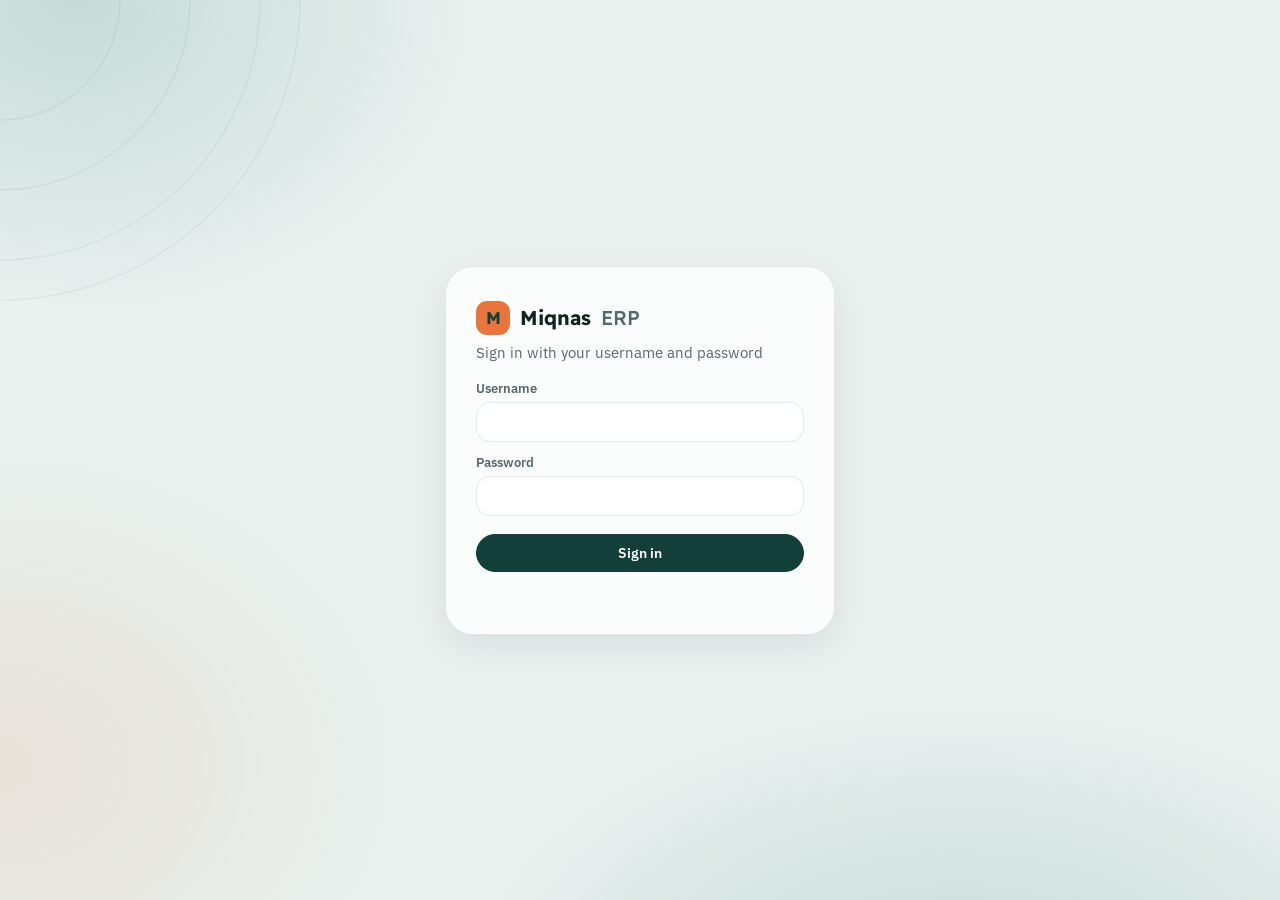
==== commit 21067763: "Live release 2026-11-21: new look, HR leaves & Agent Profiles, shift-end clock-out, KPIs (mirror of " ====
--- a/index.html
+++ b/index.html
@@ -15,7 +15,7 @@
 <title>Miqnas ERP</title>
 <link rel="preconnect" href="https://fonts.googleapis.com">
 <link rel="preconnect" href="https://fonts.gstatic.com" crossorigin>
-<link href="https://fonts.googleapis.com/css2?family=IBM+Plex+Sans:wght@400;500;600;700&family=IBM+Plex+Sans+Arabic:wght@400;500;600;700&family=Readex+Pro:wght@500;600&display=swap" rel="stylesheet">
+<link href="https://fonts.googleapis.com/css2?family=IBM+Plex+Sans:wght@400;500;600;700&family=IBM+Plex+Sans+Arabic:wght@400;500;600;700&family=IBM+Plex+Mono:wght@500&family=Readex+Pro:wght@300;400;500;600&display=swap" rel="stylesheet">
 <script>
 /* النايت مود: بيتحدد قبل ما الصفحة ترسم عشان مايحصلش وميض أبيض. أول مرة بيمشي على إعداد الجهاز */
 (function(){ var t=null; try{ t=localStorage.getItem('mq_theme'); }catch(e){}
@@ -73,8 +73,8 @@
    version.json بيتقرا من غير كاش، فأول ما رقم النسخة يتغير كل الملفات بتتحمّل جديدة.
    قايمة الملفات نفسها جوه version.json، فلو الصفحة دي متخزنة قديمة في المتصفح الملفات الجديدة برضه بتتحمّل. */
 (function () {
-  var CSS = ["core/styles.css", "modules/briefs/briefs.css", "core/dark.css"];
-  var JS = [ "core/config.js", "core/time12.js", "core/api.js", "core/queue.js", "core/auth.js", "core/shell.js", "core/popup.js", "core/avatars.js", "core/picker.js", "modules/dashboard/dashboard.js", "modules/attendance/clock.js", "modules/attendance/reports.js", "modules/attendance/locations.js", "modules/people/employees.js", "modules/people/devices.js", "modules/people/peopledash.js", "modules/settings/settings.js", "modules/settings/health.js", "modules/blockers/blockers.js", "modules/projects/projects.js", "modules/org/org.js", "modules/briefs/briefs.js", "modules/desk/desk.js", "modules/tasks/tasks.js", "modules/meetings/meetings.js", "modules/requests/requests.js", "modules/exec/exec.js", "modules/crm/crm.js", "modules/clients/report.js", "modules/soon/soon.js", "core/start.js" ];
+  var CSS = ["core/styles.css", "modules/briefs/briefs.css", "core/dark.css", "core/look.css"];
+  var JS = [ "core/config.js", "core/time12.js", "core/api.js", "core/queue.js", "core/auth.js", "core/shell.js", "core/look.js", "core/popup.js", "core/avatars.js", "core/picker.js", "modules/dashboard/dashboard.js", "modules/attendance/clock.js", "modules/attendance/reports.js", "modules/attendance/locations.js", "modules/people/employees.js", "modules/people/devices.js", "modules/people/peopledash.js", "modules/settings/settings.js", "modules/settings/health.js", "modules/blockers/blockers.js", "modules/projects/projects.js", "modules/org/org.js", "modules/briefs/briefs.js", "modules/desk/desk.js", "modules/tasks/tasks.js", "modules/meetings/meetings.js", "modules/requests/requests.js", "modules/exec/exec.js", "modules/crm/crm.js", "modules/clients/report.js", "modules/soon/soon.js", "core/start.js" ];
   function fail() { var d = document.getElementById('ld'); if (d) d.textContent = 'مشكلة في التحميل. اعمل ريفريش.'; }
   fetch('version.json?ts=' + Date.now(), { cache: 'no-store' })
     .then(function (r) { return r.json(); })
